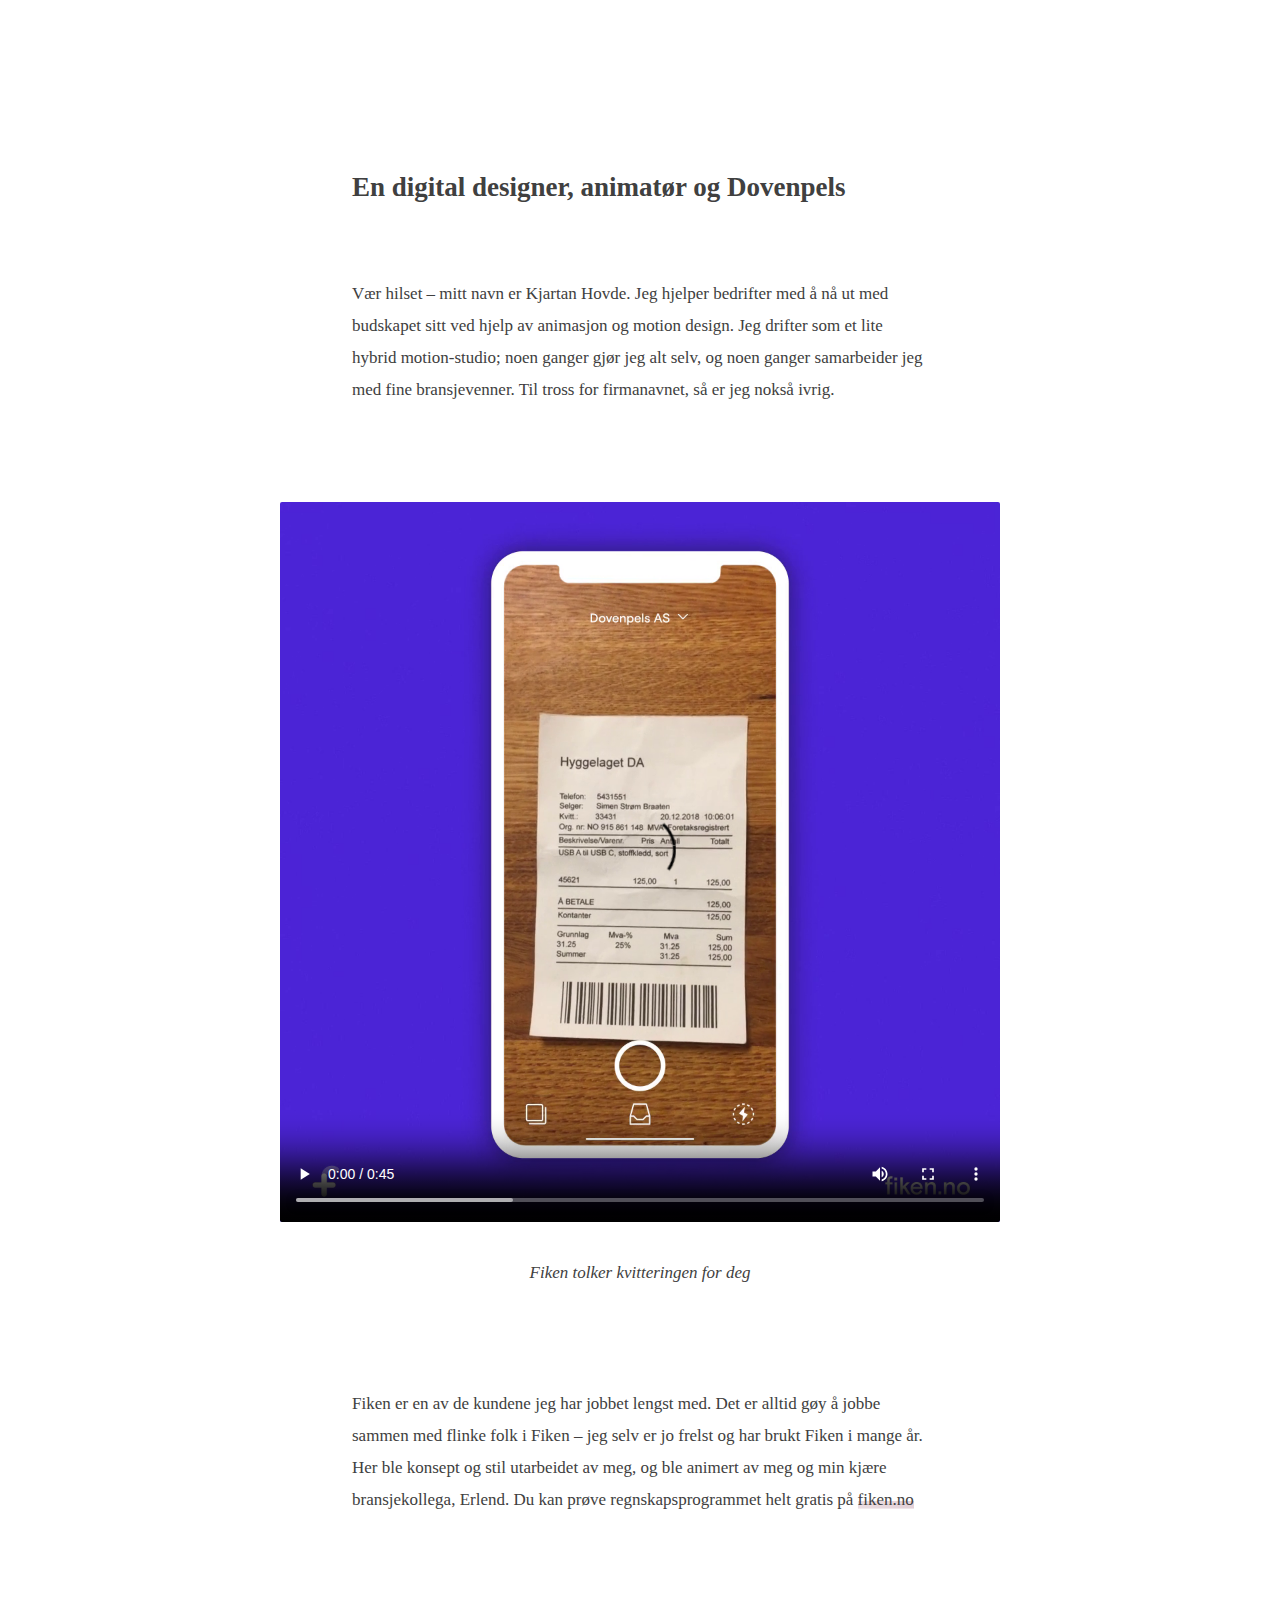
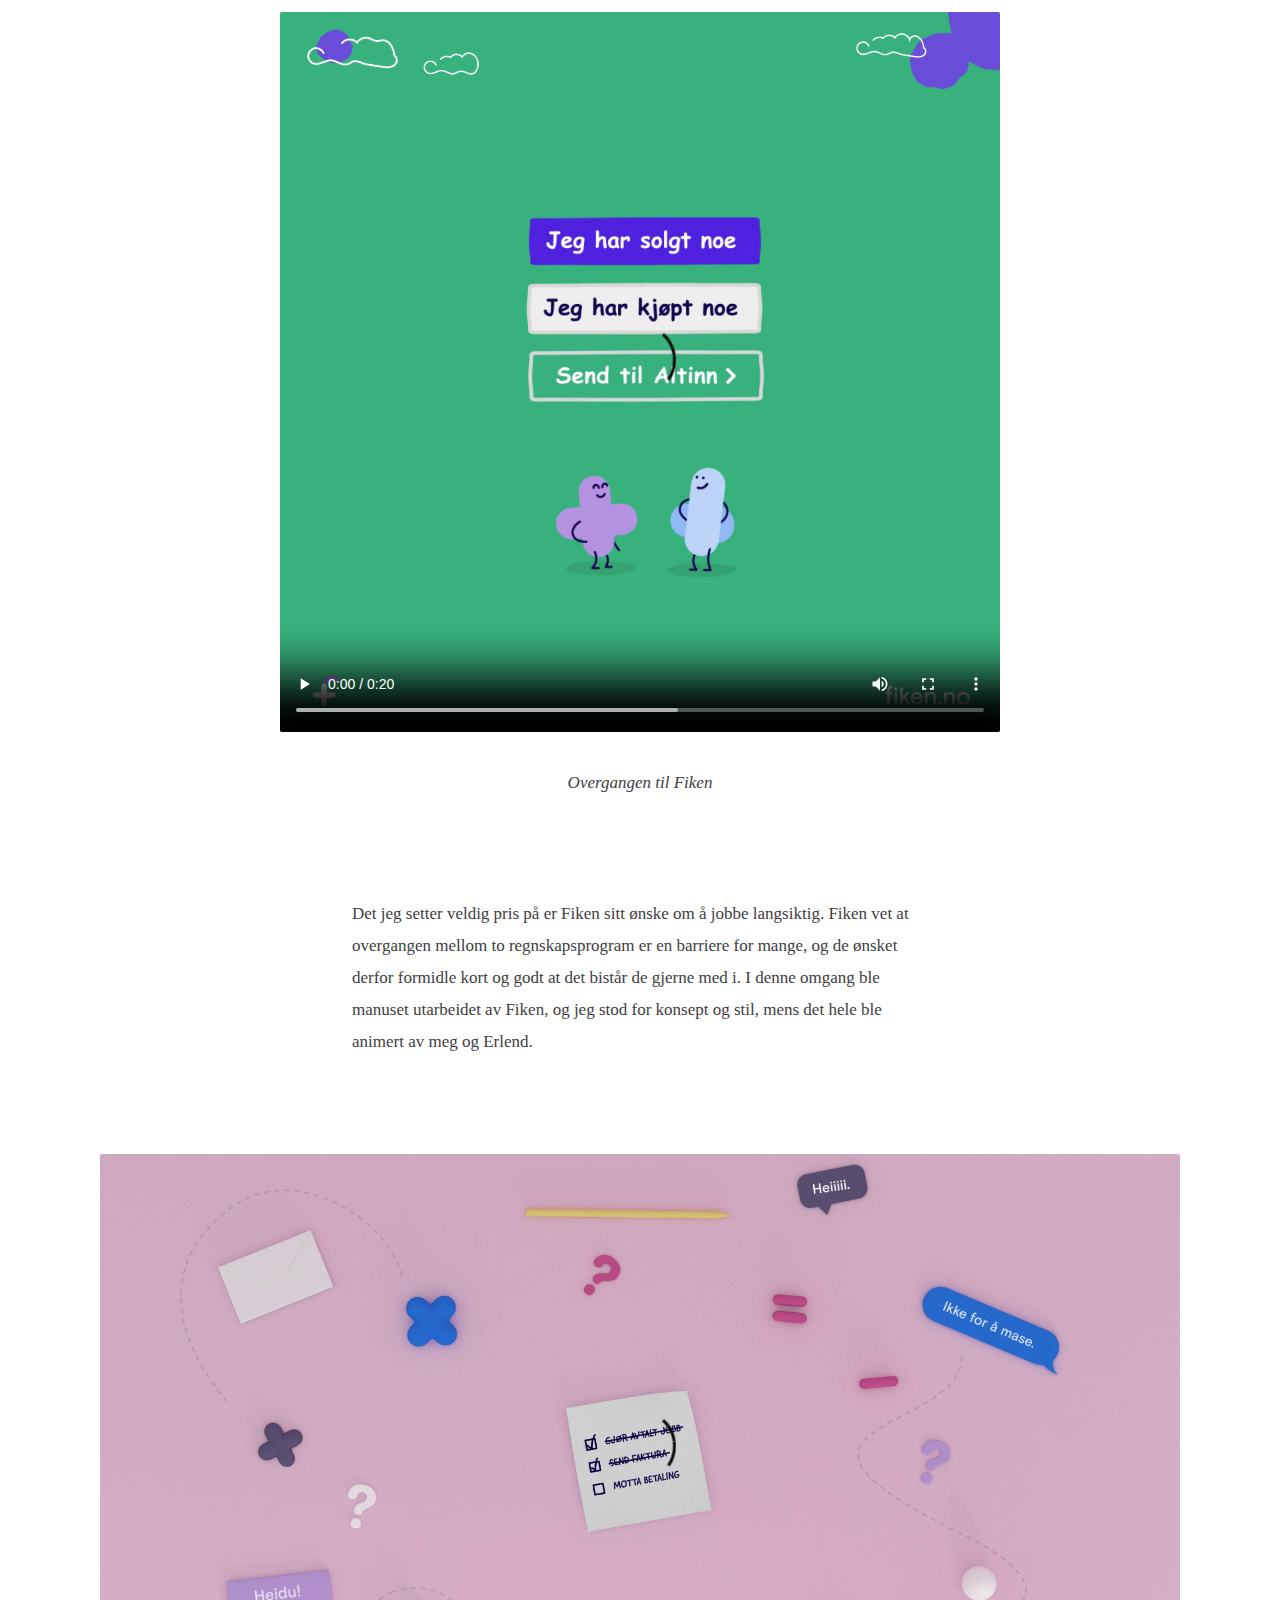
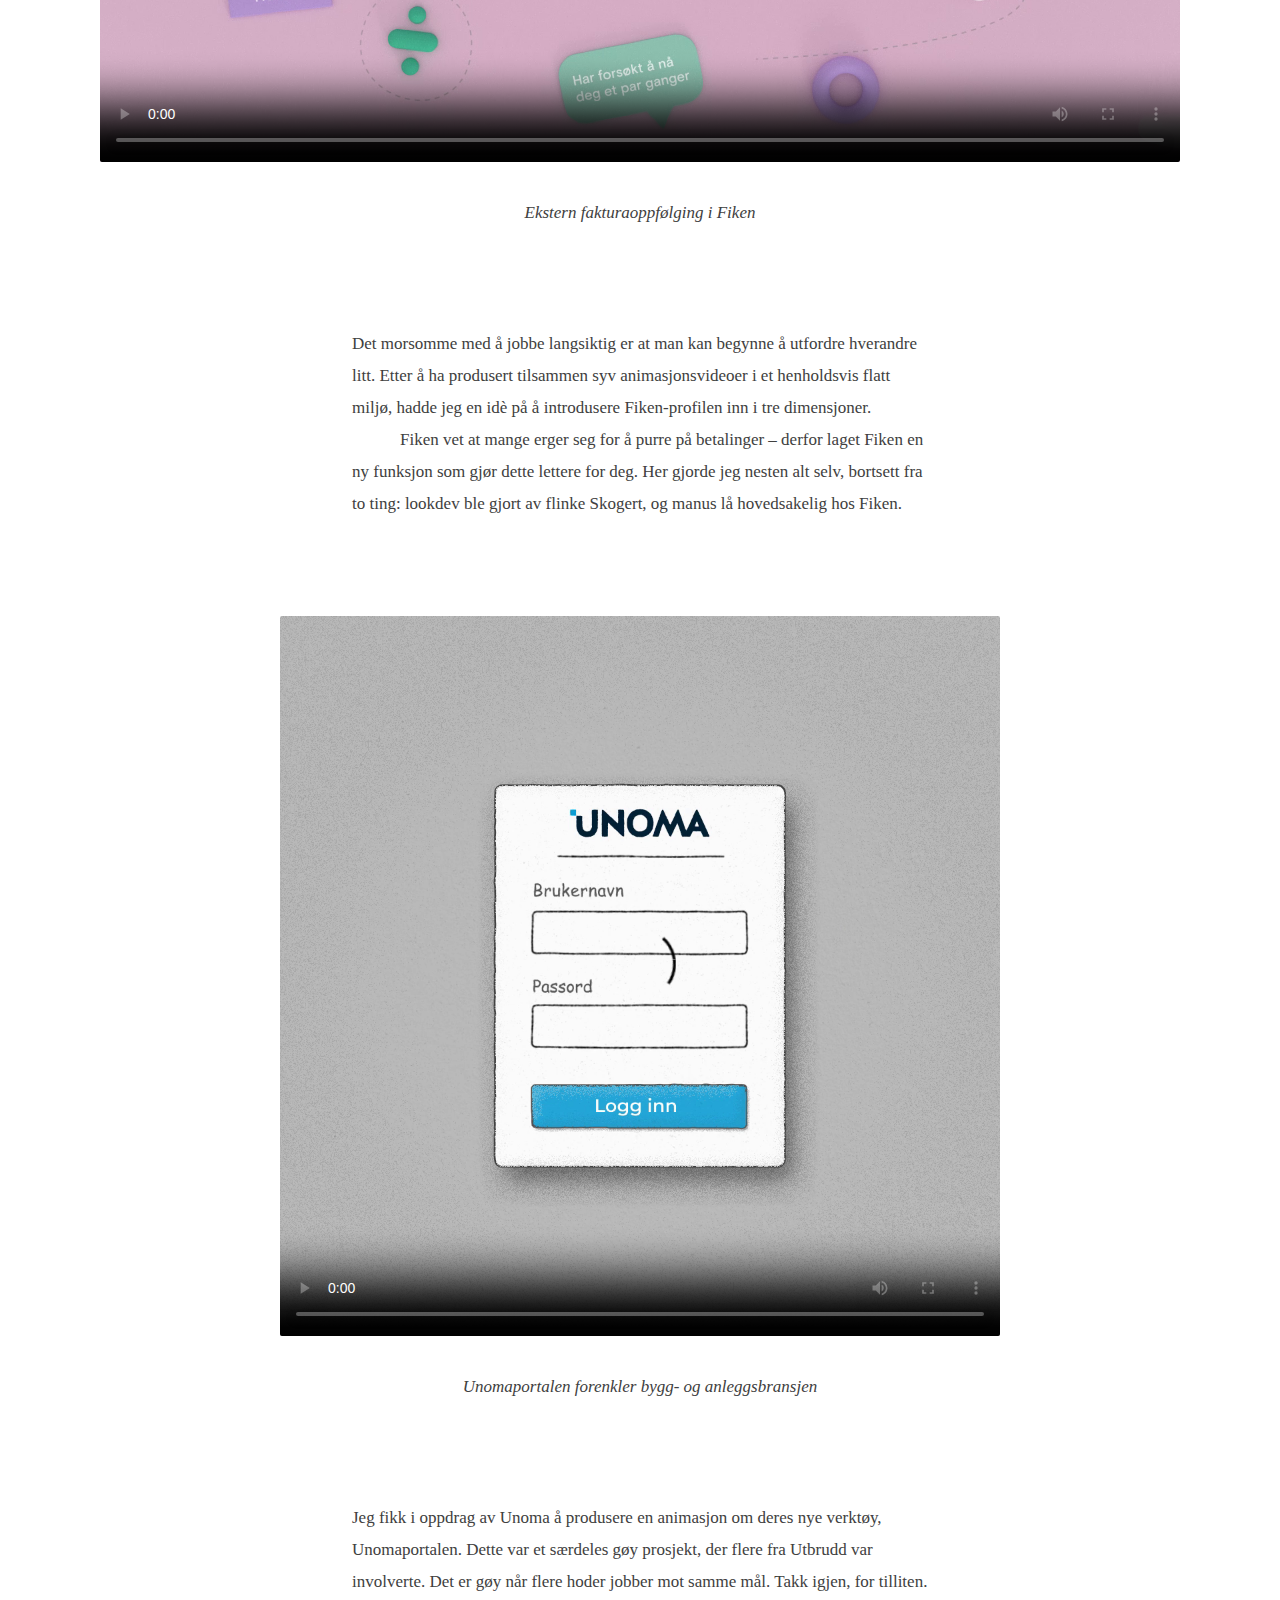
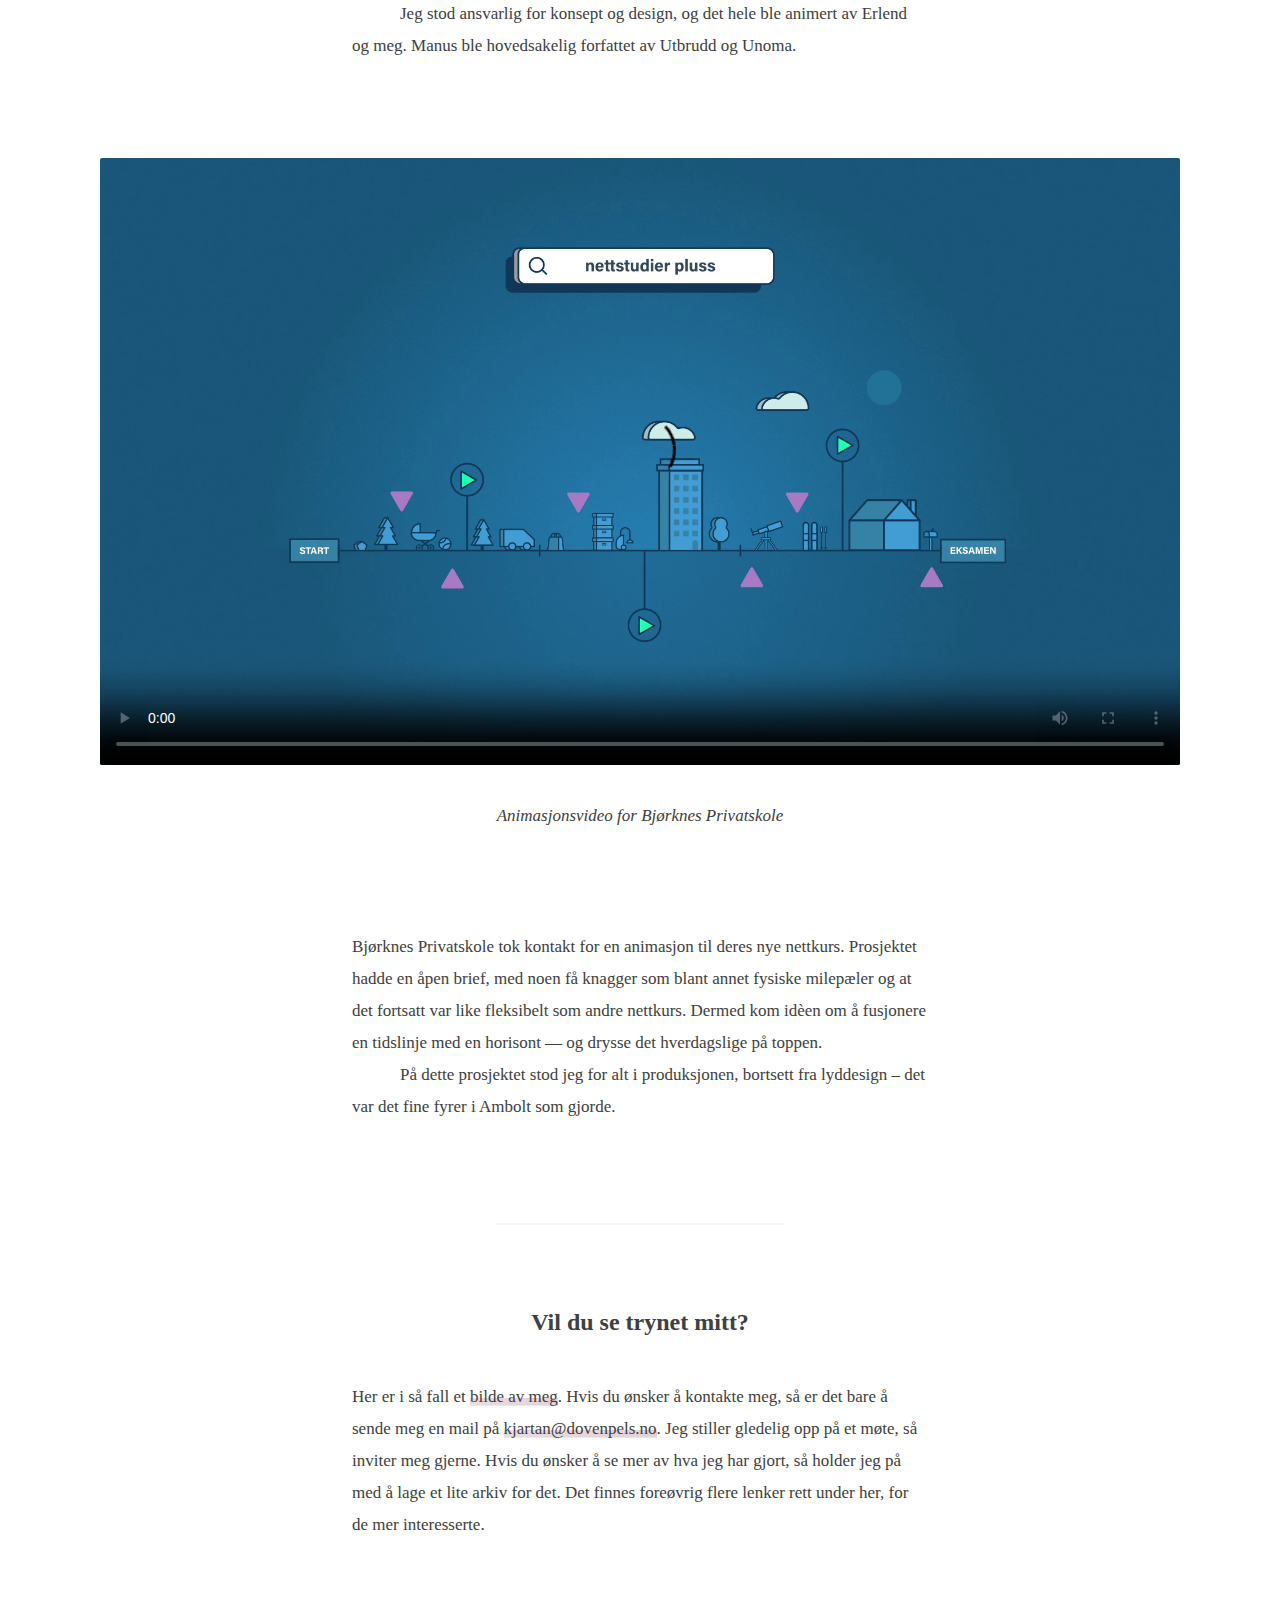
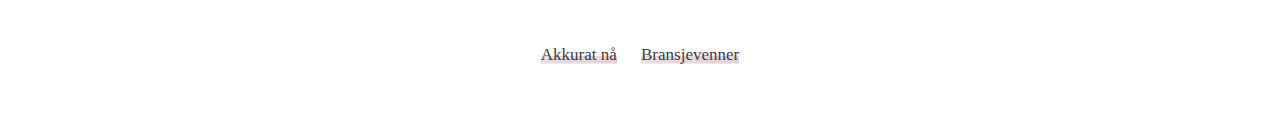
==== index.html @ 548436e9 "Add files via upload" ====
<!DOCTYPE html>
<html lang="no-nb"><head>
  <meta http-equiv="content-type" content="text/html; charset=UTF-8">
  <meta charset="utf-8">
  <meta name="viewport" content="width=device-width,initial-scale=1.0">

  <!-- descriptions -->
  <meta name="description" content="Animasjon, motion og design">

  <!-- page title -->
  <title>Digital designer, animatør & Dovenpels</title>


  <!-- favicon -->
  <link rel="shortcut icon" href="https://dovenpels.no/favicon.ico">
  <link rel="stylesheet" href="css/main.css" >

</head>

<body>
  <main>

    <h1>En digital designer, animatør og Dovenpels</h1>

    <p>Vær hilset – mitt navn er Kjartan Hovde. Jeg hjelper bedrifter med å nå ut med budskapet sitt ved hjelp av animasjon og motion design. Jeg drifter som et lite hybrid motion-studio; noen ganger gjør jeg alt selv, og noen ganger samarbeider jeg med fine bransjevenner. Til tross for firmanavnet, så er jeg nokså ivrig.</p>


    <figure class="hd-1">
      <video width="720" height="720" poster="assets/fiken-kvittering-thumbnail.png" id="player" playsinline controls preload="metadata">
        <source src="assets/fiken-kvittering-720.mp4" type="video/mp4">
          Nettleseren din virker litt for gammel til å spille av HTML5-videoer. Her er en <a href="assets/fiken-kvittering-1080.mp4">link til videoen</a> isteden.
        </video>
        <figcaption>Fiken tolker kvitteringen for deg</figcaption>
      </figure>

      <p>Fiken er en av de kundene jeg har jobbet lengst med. Det er alltid gøy å jobbe sammen med flinke folk i Fiken – jeg selv er jo frelst og har brukt Fiken i mange år. Her ble konsept og stil utarbeidet av meg, og ble animert av meg og min kjære bransjekollega, Erlend. Du kan prøve regnskapsprogrammet helt gratis på <a href="www.fiken.no">fiken.no</a></p>


      <figure class="hd-1">
        <video width="720" height="720" poster="assets/overgang-til-fiken-thumbnail.png" id="player" playsinline controls preload="metadata">
          <source src="assets/overgang-til-fiken-720.mp4" type="video/mp4">
            Nettleseren din virker litt for gammel til å spille av HTML5-videoer. Her er en <a href="assets/overgang-til-fiken-1080.mp4">link til videoen</a> isteden.
          </video>
          <figcaption>Overgangen til Fiken</figcaption>
        </figure>

        <p>Det jeg setter veldig pris på er Fiken sitt ønske om å jobbe langsiktig. Fiken vet at overgangen mellom to regnskapsprogram er en barriere for mange, og de ønsket derfor formidle kort og godt at det bistår de gjerne med i.
          I denne omgang ble manuset utarbeidet av Fiken, og jeg stod for konsept og stil, mens det hele ble animert av meg og Erlend.</p>


          <figure class="hd-2">
            <video width="1920" height="1080" poster="assets/fiken-ekstern-oppfolging-thumbnail.png" id="player" playsinline controls preload="metadata">
              <source src="assets/fiken-ekstern-oppfolging-1080.mp4" type="video/mp4">
                Nettleseren din virker litt for gammel til å spille av HTML5-videoer. Her er en <a href="assets/fiken-ekstern-oppfolging-1080.mp4">link til videoen</a> isteden.
              </video>
              <figcaption>Ekstern fakturaoppfølging i Fiken</figcaption>
            </figure>

            <p>Det morsomme med å jobbe langsiktig er at man kan begynne å utfordre hverandre litt. Etter å ha produsert tilsammen syv animasjonsvideoer i et henholdsvis flatt miljø, hadde jeg en idè på å introdusere Fiken-profilen inn i tre dimensjoner.</p>
            <p>Fiken vet at mange erger seg for å purre på betalinger – derfor laget Fiken en ny funksjon som gjør dette lettere for deg.
              Her gjorde jeg nesten alt selv, bortsett fra to ting: lookdev ble gjort av flinke Skogert, og manus lå hovedsakelig hos Fiken.</p>

              <figure class="hd-1">
                <video width="720" height="720" poster="assets/unomaportalen-thumbnail.png" id="player" playsinline controls preload="metadata">
                  <source src="assets/unomaportalen-720.mp4" type="video/mp4">
                    Nettleseren din virker litt for gammel til å spille av HTML5-videoer. Her er en <a href="assets/unomaportalen-1080.mp4">link til videoen</a> isteden.
                  </video>
                  <figcaption>Unomaportalen forenkler bygg- og anleggsbransjen</figcaption>
                </figure>

                <p>Jeg fikk i oppdrag av Unoma å produsere en animasjon om deres nye verktøy, Unomaportalen. Dette var et særdeles gøy prosjekt, der flere fra Utbrudd var involverte. Det er gøy når flere hoder jobber mot samme mål. Takk igjen, for tilliten.
                </p>
                <p>Jeg stod ansvarlig for konsept og design, og det hele ble animert av Erlend og meg. Manus ble hovedsakelig forfattet av Utbrudd og Unoma.</p>

                <figure class="hd-2">
                  <video width="1920" height="1080" poster="assets/nettstudier-pluss-thumbnail.png" id="player" playsinline controls preload="metadata">
                    <source src="assets/nettstudier-pluss-1080.mp4" type="video/mp4">
                      Nettleseren din virker litt for gammel til å spille av HTML5-videoer. Her er en <a href="assets/nettstudier-pluss-1080.mp4">link til videoen</a> isteden.
                    </video>
                    <figcaption>Animasjonsvideo for Bjørknes Privatskole</figcaption>
                  </figure>

                  <p>Bjørknes Privatskole tok kontakt for en animasjon til deres nye nettkurs. Prosjektet hadde en åpen brief, med noen få knagger som blant annet fysiske milepæler og at det fortsatt var like fleksibelt som andre nettkurs. Dermed kom idèen om å fusjonere en tidslinje med en horisont — og drysse det hverdagslige på toppen.</p>
                  <p>På dette prosjektet stod jeg for alt i produksjonen, bortsett fra lyddesign – det var det fine fyrer i Ambolt som gjorde.</p>


                  <hr>

                  <h2>Vil du se trynet mitt?</h2>
                  <p>Her er i så fall et <a href="assets/kjartan-hovde.jpg" target="_blank">bilde av meg</a>. Hvis du ønsker å kontakte meg, så er det bare å sende meg en mail på <a href="mailto:kjartan@dovenpels.no">kjartan@dovenpels.no</a>. Jeg stiller gledelig opp på et møte, så inviter meg gjerne. Hvis du ønsker å se mer av hva jeg har gjort, så holder jeg på med å lage et lite arkiv for det. Det finnes foreøvrig flere lenker rett under her, for de mer interesserte.</p>



                  <footer>
                    <nav>
                      <a href="/status">Akkurat nå</a>
                      <a href="/bransjevenner">Bransjevenner</a>
                      <nav>
                      </footer>

                    </main>

                  </body>

                  </html>
---- css/main.css ----
/* cancel */

* {
  box-sizing:border-box;
  padding:0;
  margin:0;
  background:none;
  text-decoration:none;
  outline:none;
  color:#404040;
  border:none;
  -webkit-font-smoothing:antialiased;
  -moz-osx-font-smoothing:grayscale;
}

*:visited,
*:active {
  color:inherit
}

/* text & width  */


body {
  font-family: "Iowan Old Style",Palatino,Palatino Linotype,"Palatino LT STD",Garamond,Baskerville,Baskerville Old Face,Hoefler Text,Times New Roman,serif;
  font-size: 17px;
}

main {
  padding: 160px 48px 48px;
}

h1,
h2,
h3,
h4,
h5,
h6,
p,
ul,
ol,
hr,
figure {
  margin: auto;
  max-width: 576px;
}

h1 {
  font-size: 27px;
  line-height: 32px;
  padding-bottom:11px;
  padding-top:11px;
  font-weight:600;
  margin-bottom: 64px;
}

h2,
h3 {
  font-size: 24px;
  line-height:32px;
  padding-top: 11px;
  padding-bottom:11px;
  font-weight:600;
  margin-top: 64px;
  margin-bottom: 32px;
  text-align: center;
}

h4,
h5,
h6 {
  font-size: 20px;
  line-height:32px;
  font-weight:600;
}

p, ul, ol {
  font-size: 17px;
  font-weight: 400;
  line-height: 2rem;
}

p + p {
  text-indent: 3rem;
}

a {
  font-weight:inherit;
  font-size:inherit;
}

ul {
  list-style-type: circle;
}
ol, ul {
  margin-top: 32px;
  margin-bottom: 32px;
}

p>a,
li>a,
footer a
{
  background:linear-gradient(to right, hsl(338, 29%, 46%, 0.2), hsl(338, 29%, 46%, 0.4));
  background-size:300% 40%;
  background-repeat:no-repeat;
  background-position:0% 100%;
  padding:0
}

p>a:hover,
li>a:hover,
footer a:hover {
  background-position:100% 100%
}

/* visuals */

hr {
  display:block;
  border:none;
  height:2px;
  margin-top:100px;
  margin-bottom:70px;
  background: hsl(0,0%,97%);
  width: 288px;
}

figure {
  margin-top: 96px;
  margin-bottom: 96px;
}

.hd-1 {
  max-width: 720px;
}

.hd-2 {
  max-width: 1080px;
}

img,
#player {
  display:block;
  width:100%;
  height:auto;
  border-radius:2px;
}


figcaption {
  font-size: 17px;
  line-height:32px;
  padding-top:3px;
  padding-bottom:3px;
  font-style: italic;
  margin-top:32px;
  text-align:center
}


/* footer */

footer {
  margin-top:6rem;
  text-align:center
}

footer a {
  margin:0 10px;
  line-height: 35px;
}
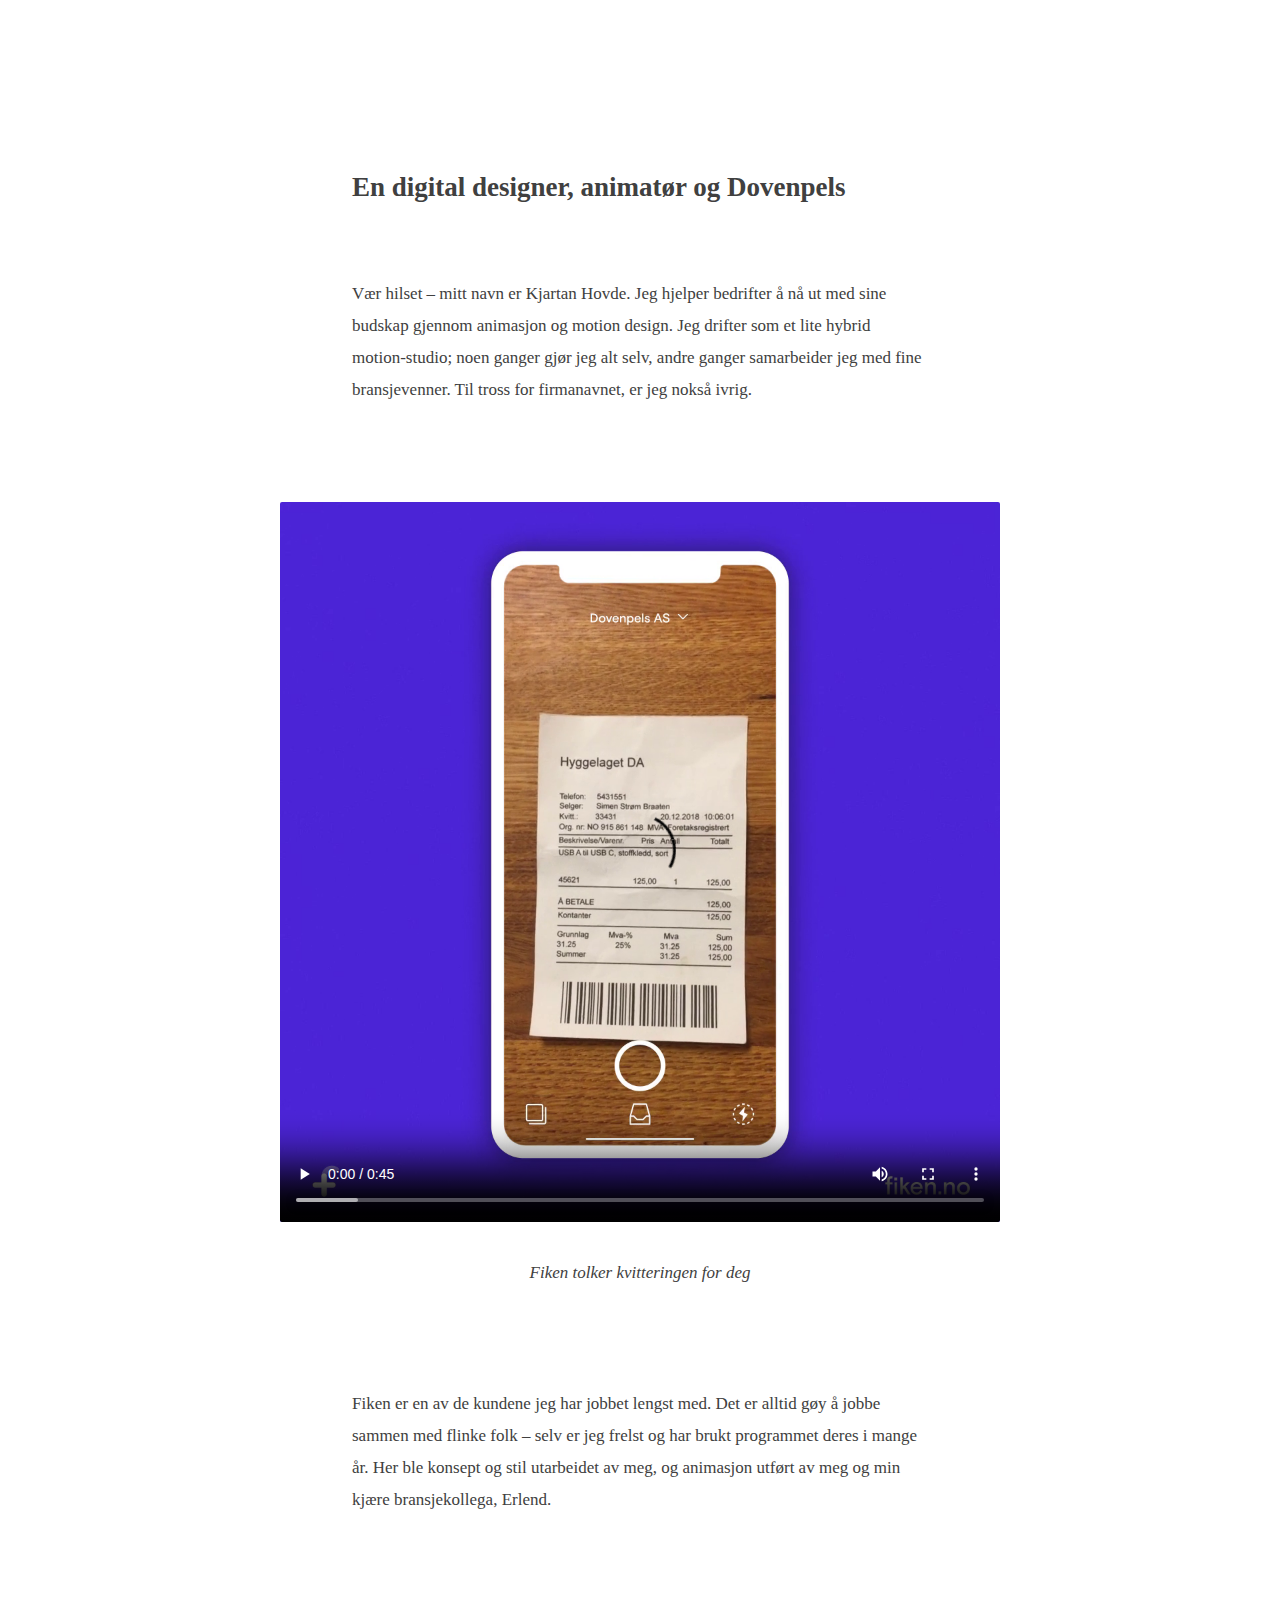
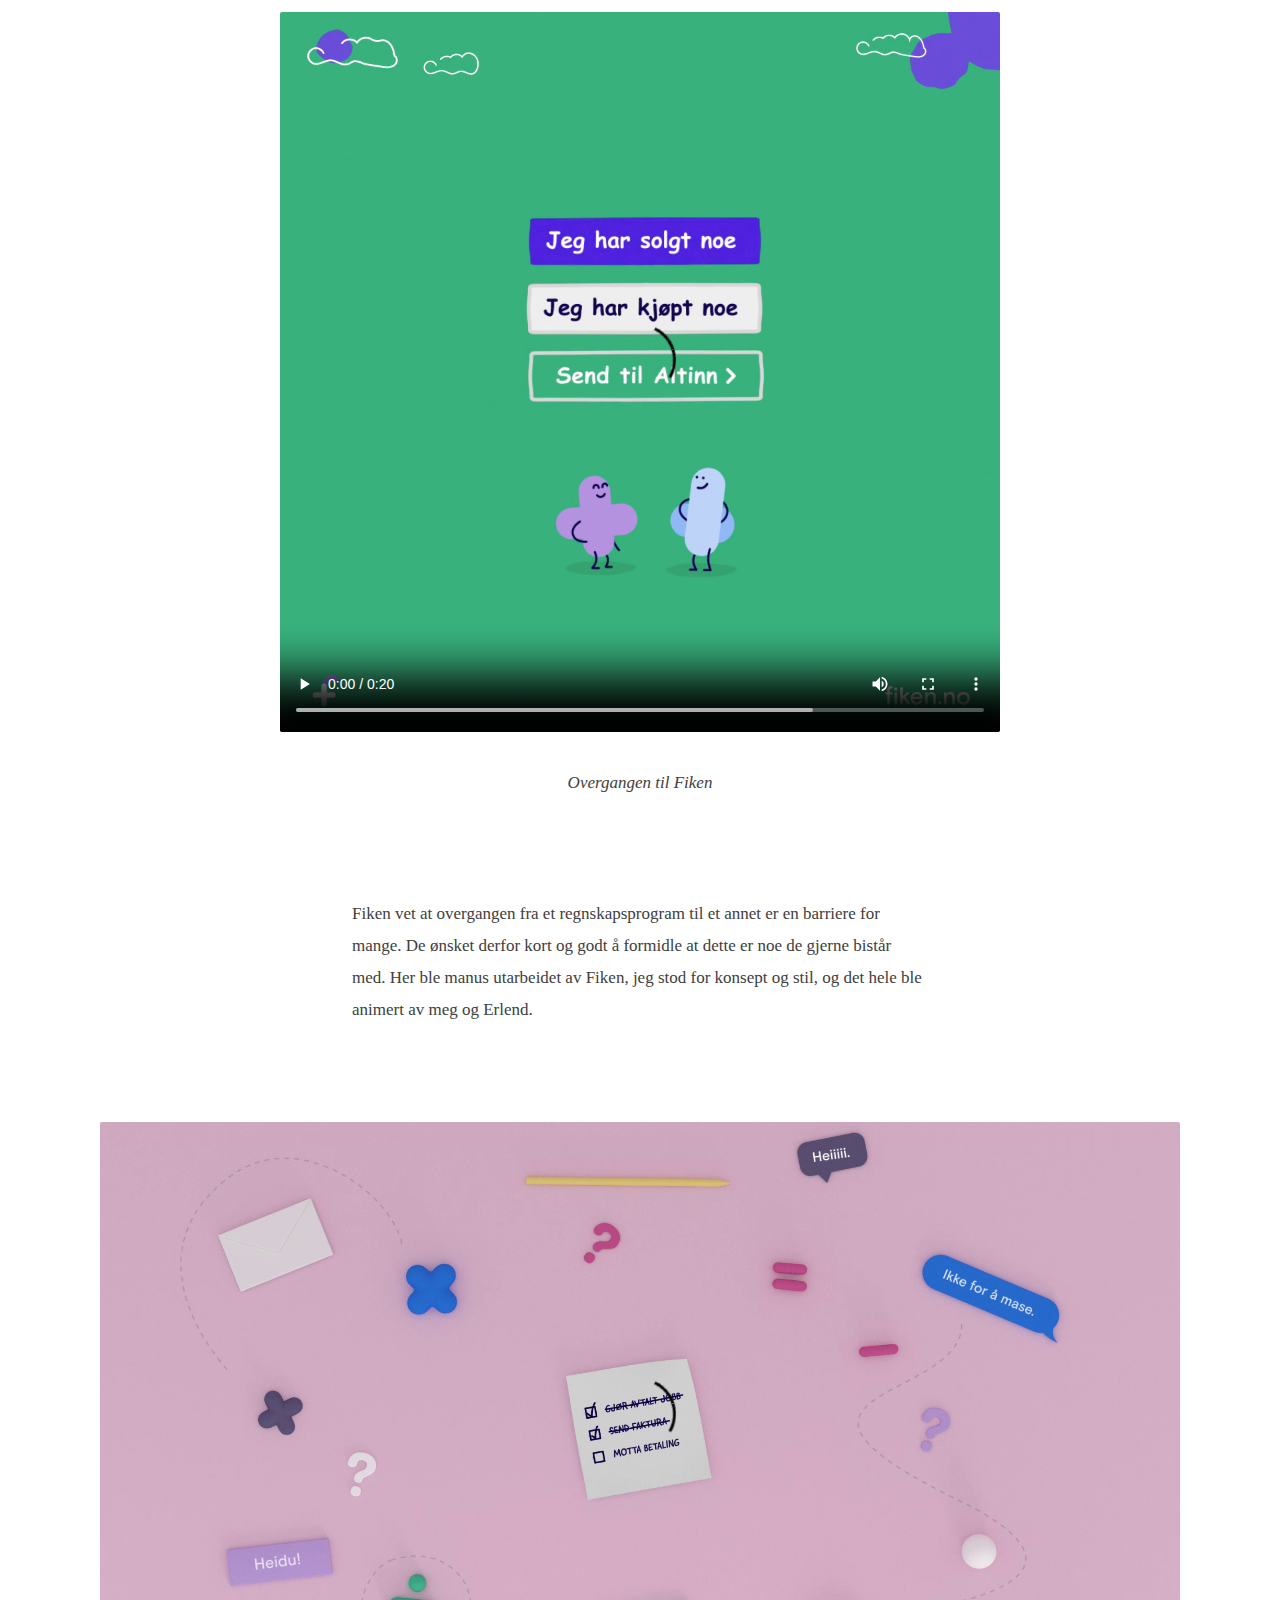
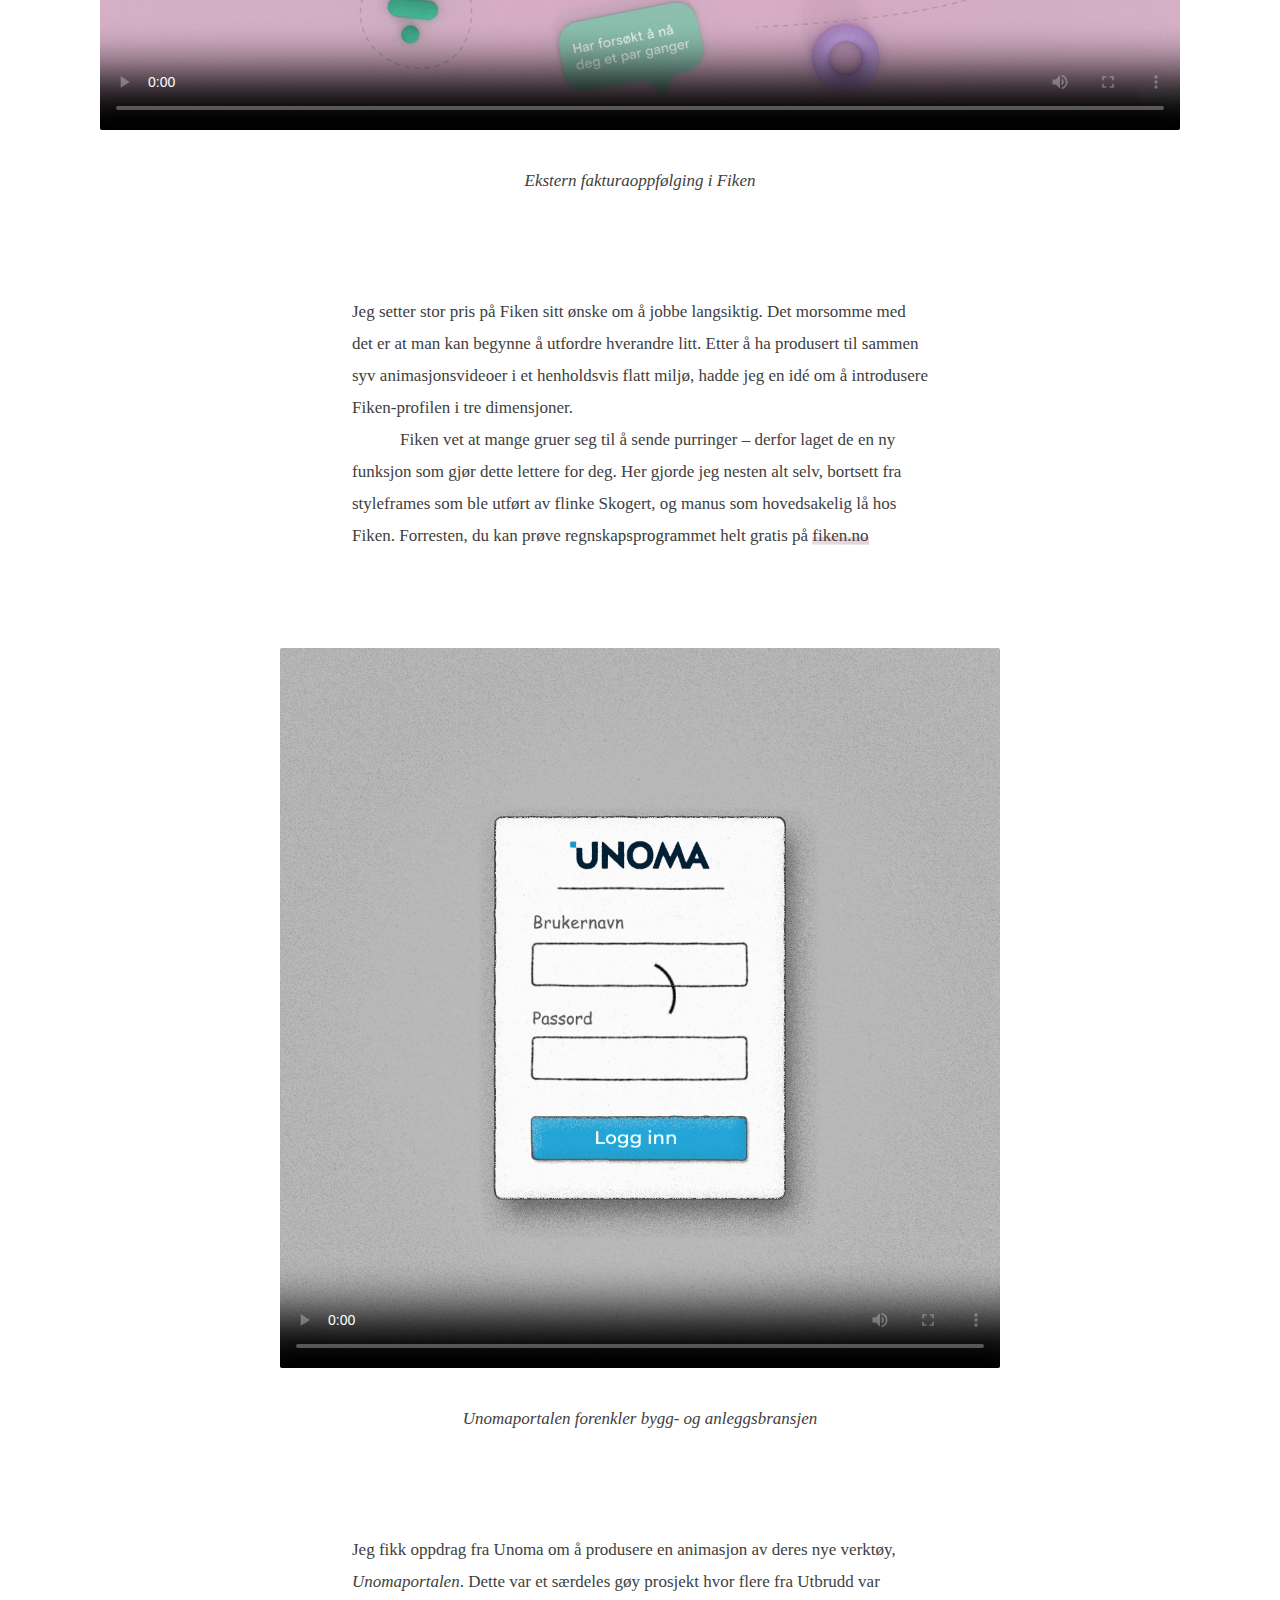
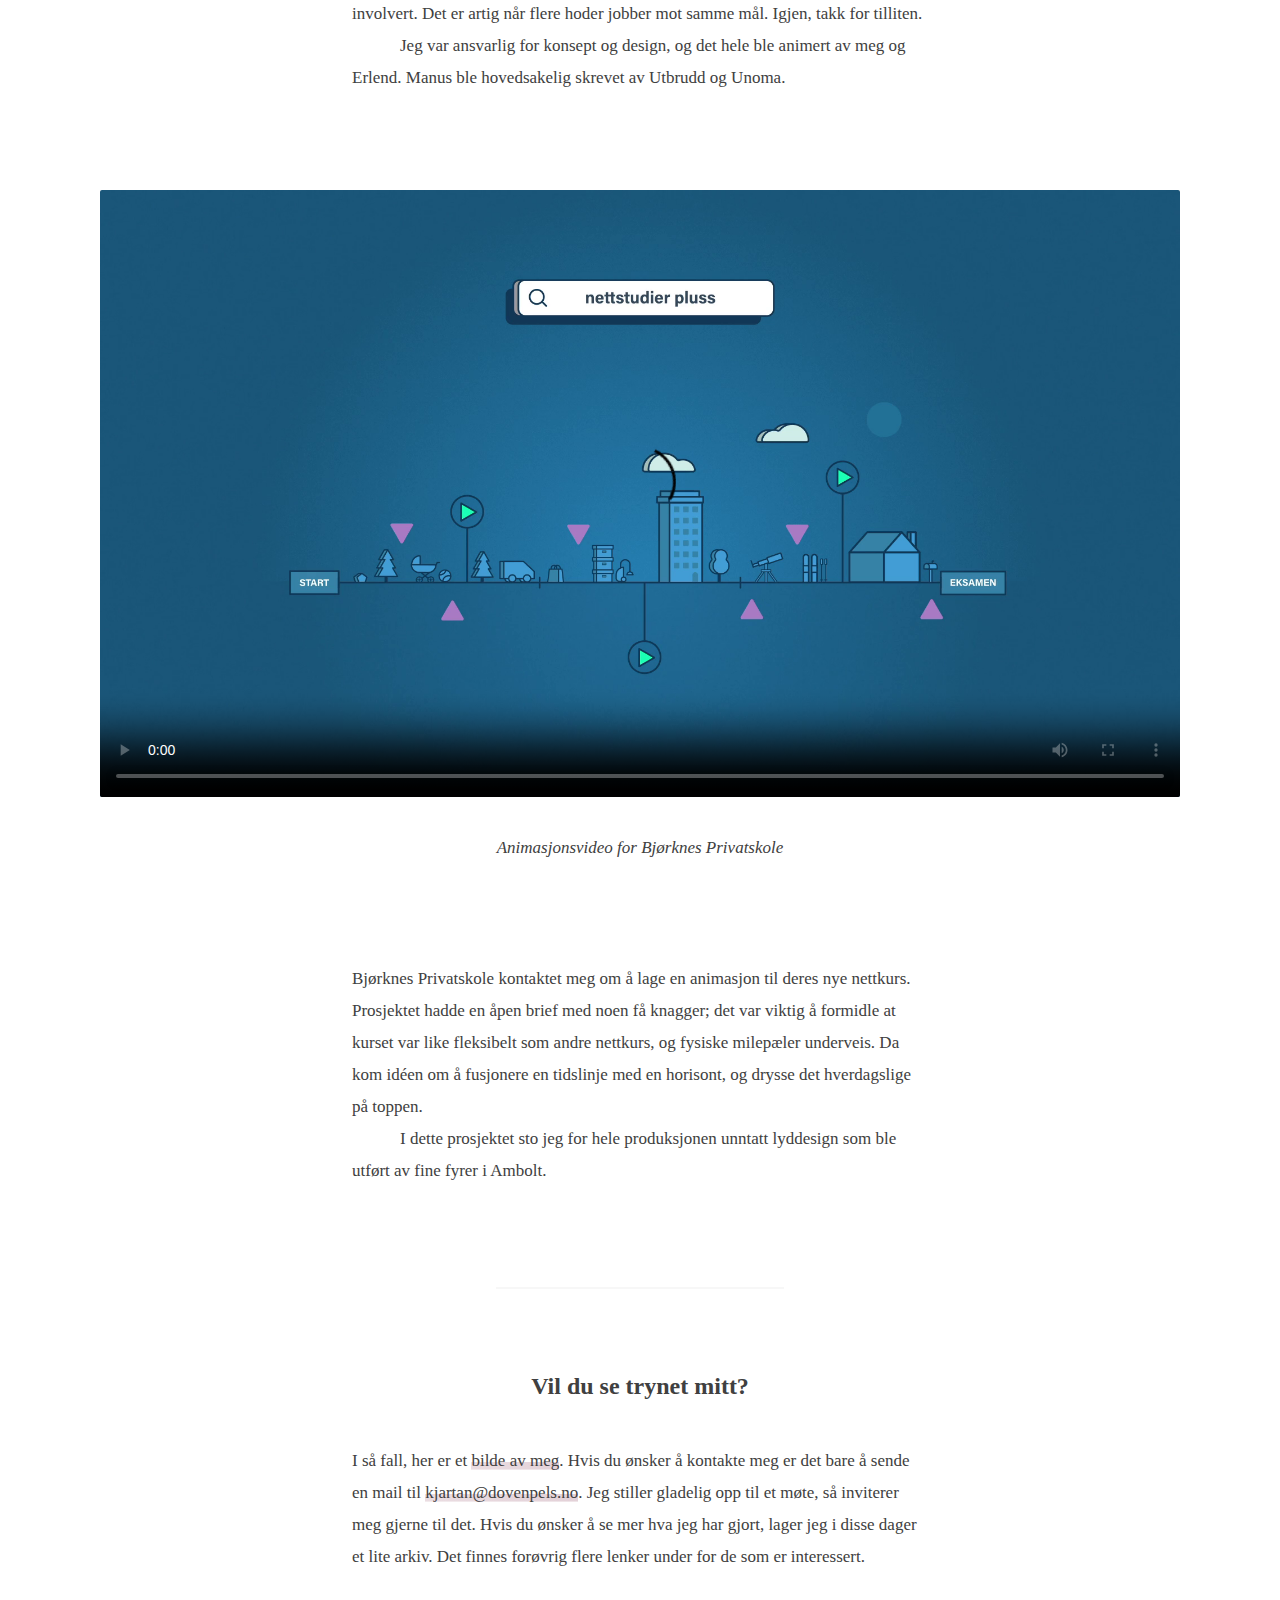
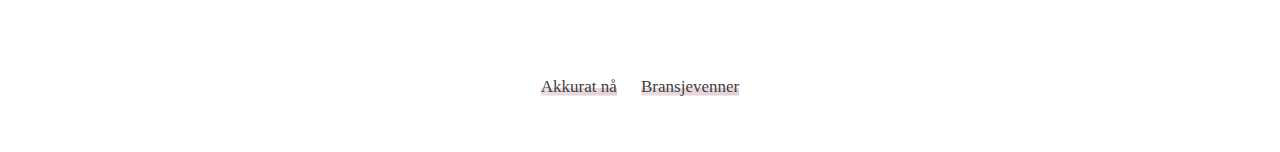
==== commit ea19fa9f: "Update index.html" ====
--- a/index.html
+++ b/index.html
@@ -22,7 +22,7 @@
 
     <h1>En digital designer, animatør og Dovenpels</h1>
 
-    <p>Vær hilset – mitt navn er Kjartan Hovde. Jeg hjelper bedrifter med å nå ut med budskapet sitt ved hjelp av animasjon og motion design. Jeg drifter som et lite hybrid motion-studio; noen ganger gjør jeg alt selv, og noen ganger samarbeider jeg med fine bransjevenner. Til tross for firmanavnet, så er jeg nokså ivrig.</p>
+    <p>Vær hilset – mitt navn er Kjartan Hovde. Jeg hjelper bedrifter å nå ut med sine budskap gjennom animasjon og motion design. Jeg drifter som et lite hybrid motion-studio; noen ganger gjør jeg alt selv, andre ganger samarbeider jeg med fine bransjevenner. Til tross for firmanavnet, er jeg nokså ivrig.</p>
 
 
     <figure class="hd-1">
@@ -33,7 +33,7 @@
         <figcaption>Fiken tolker kvitteringen for deg</figcaption>
       </figure>
 
-      <p>Fiken er en av de kundene jeg har jobbet lengst med. Det er alltid gøy å jobbe sammen med flinke folk i Fiken – jeg selv er jo frelst og har brukt Fiken i mange år. Her ble konsept og stil utarbeidet av meg, og ble animert av meg og min kjære bransjekollega, Erlend. Du kan prøve regnskapsprogrammet helt gratis på <a href="www.fiken.no">fiken.no</a></p>
+      <p>Fiken er en av de kundene jeg har jobbet lengst med. Det er alltid gøy å jobbe sammen med flinke folk – selv er jeg frelst og har brukt programmet deres i mange år. Her ble konsept og stil utarbeidet av meg, og animasjon utført av meg og min kjære bransjekollega, Erlend.</p>
 
 
       <figure class="hd-1">
@@ -44,8 +44,7 @@
           <figcaption>Overgangen til Fiken</figcaption>
         </figure>
 
-        <p>Det jeg setter veldig pris på er Fiken sitt ønske om å jobbe langsiktig. Fiken vet at overgangen mellom to regnskapsprogram er en barriere for mange, og de ønsket derfor formidle kort og godt at det bistår de gjerne med i.
-          I denne omgang ble manuset utarbeidet av Fiken, og jeg stod for konsept og stil, mens det hele ble animert av meg og Erlend.</p>
+        <p>Fiken vet at overgangen fra et regnskapsprogram til et annet er en barriere for mange. De ønsket derfor kort og godt å formidle at dette er noe de gjerne bistår med. Her ble manus utarbeidet av Fiken, jeg stod for konsept og stil, og det hele ble animert av meg og Erlend.</p>
 
 
           <figure class="hd-2">
@@ -56,9 +55,8 @@
               <figcaption>Ekstern fakturaoppfølging i Fiken</figcaption>
             </figure>
 
-            <p>Det morsomme med å jobbe langsiktig er at man kan begynne å utfordre hverandre litt. Etter å ha produsert tilsammen syv animasjonsvideoer i et henholdsvis flatt miljø, hadde jeg en idè på å introdusere Fiken-profilen inn i tre dimensjoner.</p>
-            <p>Fiken vet at mange erger seg for å purre på betalinger – derfor laget Fiken en ny funksjon som gjør dette lettere for deg.
-              Her gjorde jeg nesten alt selv, bortsett fra to ting: lookdev ble gjort av flinke Skogert, og manus lå hovedsakelig hos Fiken.</p>
+            <p>Jeg setter stor pris på Fiken sitt ønske om å jobbe langsiktig. Det morsomme med det er at man kan begynne å utfordre hverandre litt. Etter å ha produsert til sammen syv animasjonsvideoer i et henholdsvis flatt miljø, hadde jeg en idé om å introdusere Fiken-profilen i tre dimensjoner.</p>
+            <p>Fiken vet at mange gruer seg til å sende purringer – derfor laget de en ny funksjon som gjør dette lettere for deg. Her gjorde jeg nesten alt selv, bortsett fra styleframes som ble utført av flinke Skogert, og manus som hovedsakelig lå hos Fiken. Forresten, du kan prøve regnskapsprogrammet helt gratis på <a href="www.fiken.no" target="_blank">fiken.no</a></p>
 
               <figure class="hd-1">
                 <video width="720" height="720" poster="assets/unomaportalen-thumbnail.png" id="player" playsinline controls preload="metadata">
@@ -68,9 +66,8 @@
                   <figcaption>Unomaportalen forenkler bygg- og anleggsbransjen</figcaption>
                 </figure>
 
-                <p>Jeg fikk i oppdrag av Unoma å produsere en animasjon om deres nye verktøy, Unomaportalen. Dette var et særdeles gøy prosjekt, der flere fra Utbrudd var involverte. Det er gøy når flere hoder jobber mot samme mål. Takk igjen, for tilliten.
-                </p>
-                <p>Jeg stod ansvarlig for konsept og design, og det hele ble animert av Erlend og meg. Manus ble hovedsakelig forfattet av Utbrudd og Unoma.</p>
+                <p>Jeg fikk oppdrag fra Unoma om å produsere en animasjon av deres nye verktøy, <em>Unomaportalen</em>. Dette var et særdeles gøy prosjekt hvor flere fra Utbrudd var involvert. Det er artig når flere hoder jobber mot samme mål. Igjen, takk for tilliten.</p>
+                <p>Jeg var ansvarlig for konsept og design, og det hele ble animert av meg og Erlend. Manus ble hovedsakelig skrevet av Utbrudd og Unoma.</p>
 
                 <figure class="hd-2">
                   <video width="1920" height="1080" poster="assets/nettstudier-pluss-thumbnail.png" id="player" playsinline controls preload="metadata">
@@ -80,14 +77,14 @@
                     <figcaption>Animasjonsvideo for Bjørknes Privatskole</figcaption>
                   </figure>
 
-                  <p>Bjørknes Privatskole tok kontakt for en animasjon til deres nye nettkurs. Prosjektet hadde en åpen brief, med noen få knagger som blant annet fysiske milepæler og at det fortsatt var like fleksibelt som andre nettkurs. Dermed kom idèen om å fusjonere en tidslinje med en horisont — og drysse det hverdagslige på toppen.</p>
-                  <p>På dette prosjektet stod jeg for alt i produksjonen, bortsett fra lyddesign – det var det fine fyrer i Ambolt som gjorde.</p>
+                  <p>Bjørknes Privatskole kontaktet meg om å lage en animasjon til deres nye nettkurs. Prosjektet hadde en åpen brief med noen få knagger; det var viktig å formidle at kurset var like fleksibelt som andre nettkurs, og fysiske milepæler underveis. Da kom idéen om å fusjonere en tidslinje med en horisont, og drysse det hverdagslige på toppen.</p>
+                  <p>I dette prosjektet sto jeg for hele produksjonen unntatt lyddesign som ble utført av fine fyrer i Ambolt.</p>
 
 
                   <hr>
 
                   <h2>Vil du se trynet mitt?</h2>
-                  <p>Her er i så fall et <a href="assets/kjartan-hovde.jpg" target="_blank">bilde av meg</a>. Hvis du ønsker å kontakte meg, så er det bare å sende meg en mail på <a href="mailto:kjartan@dovenpels.no">kjartan@dovenpels.no</a>. Jeg stiller gledelig opp på et møte, så inviter meg gjerne. Hvis du ønsker å se mer av hva jeg har gjort, så holder jeg på med å lage et lite arkiv for det. Det finnes foreøvrig flere lenker rett under her, for de mer interesserte.</p>
+                  <p>I så fall, her er et <a href="assets/kjartan-hovde.jpg" target="_blank">bilde av meg</a>. Hvis du ønsker å kontakte meg er det bare å sende en mail til <a href="mailto:kjartan@dovenpels.no">kjartan@dovenpels.no</a>. Jeg stiller gladelig opp til et møte, så inviterer meg gjerne til det. Hvis du ønsker å se mer hva jeg har gjort, lager jeg i disse dager et lite arkiv. Det finnes forøvrig flere lenker under for de som er interessert.</p>
 
 
 
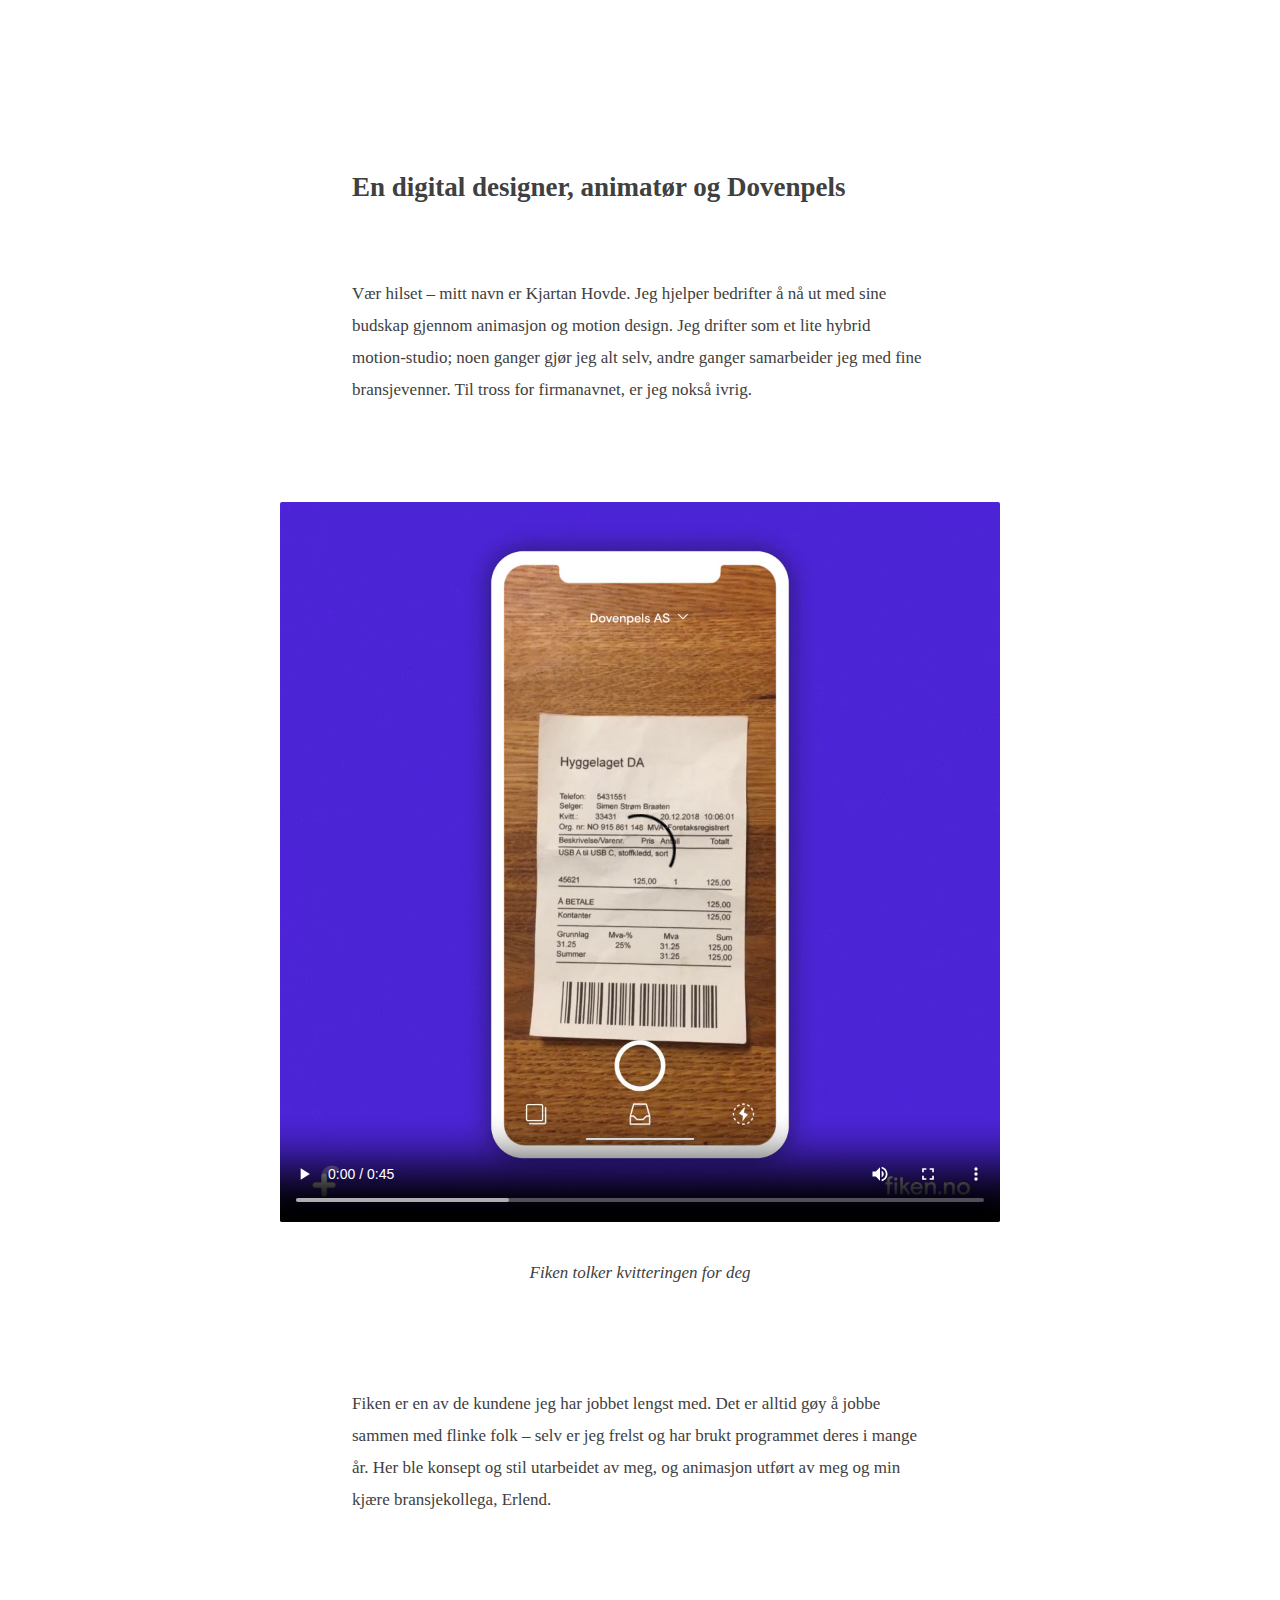
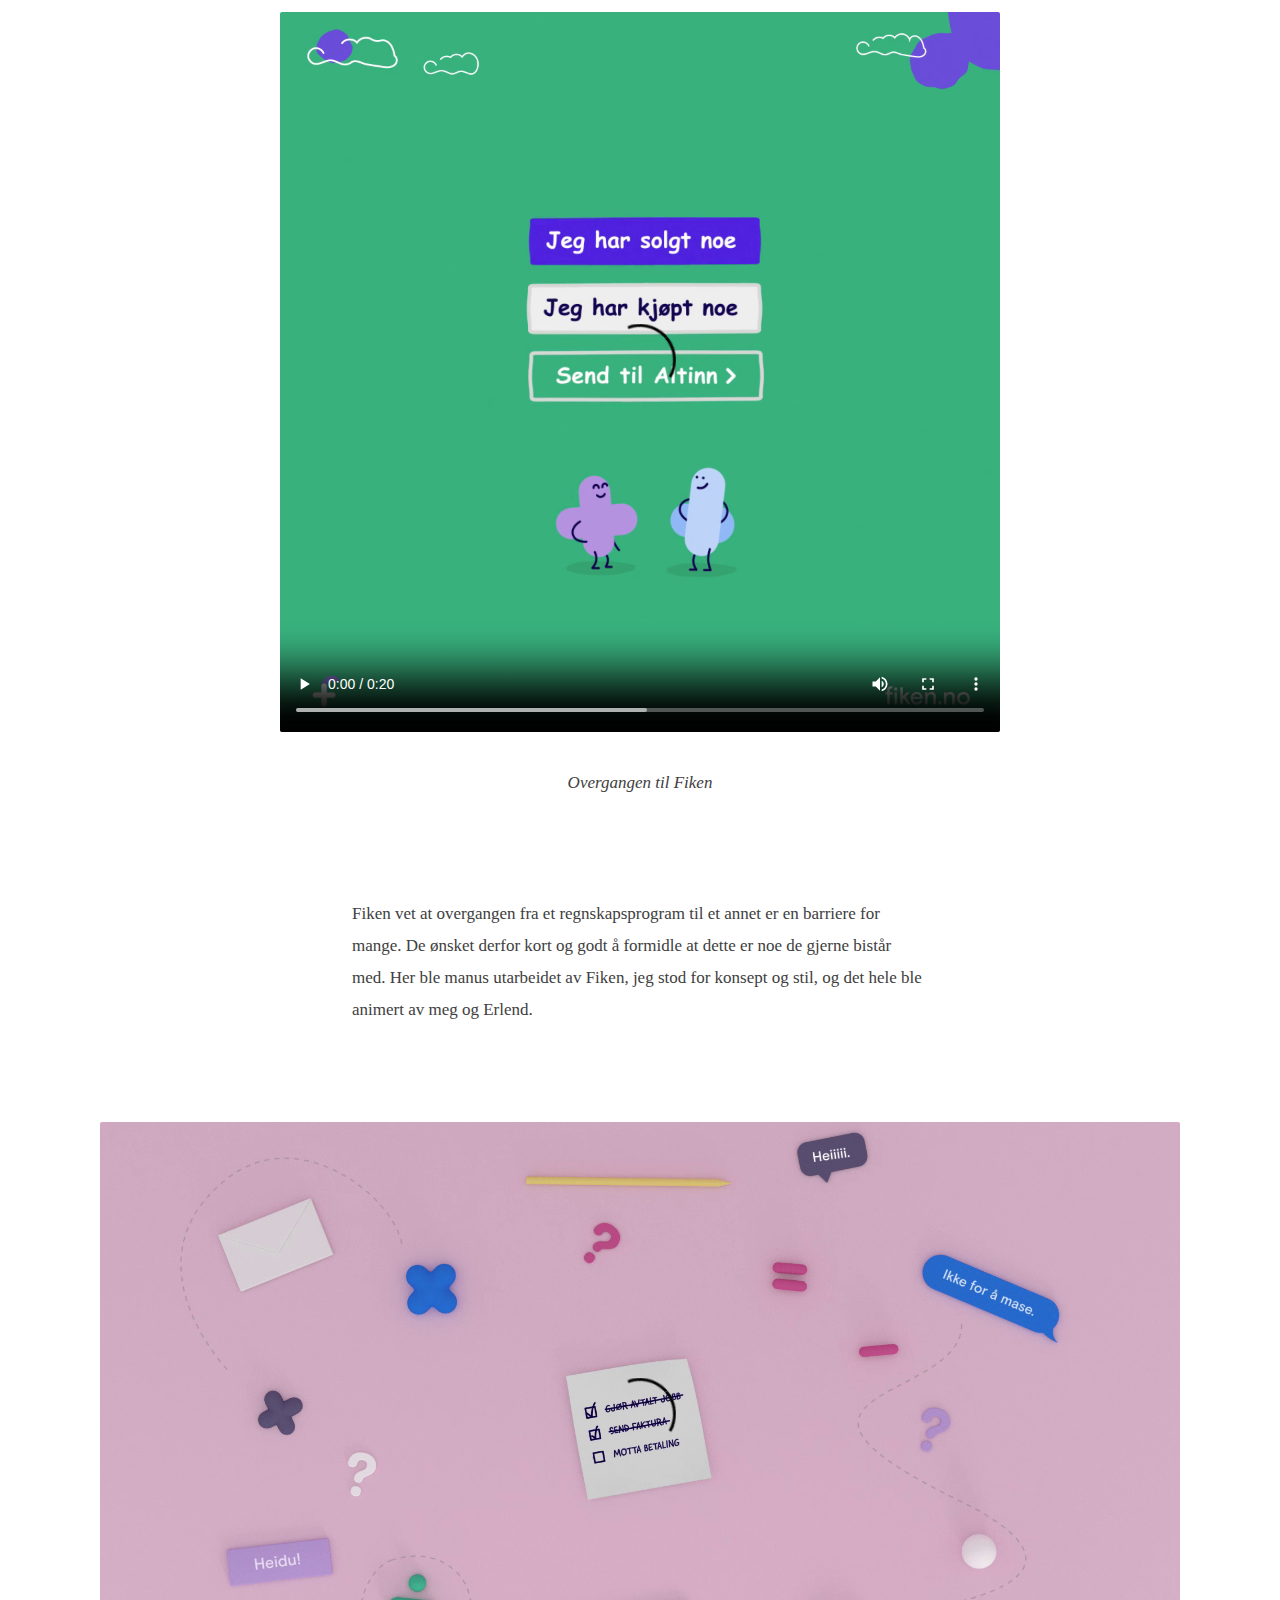
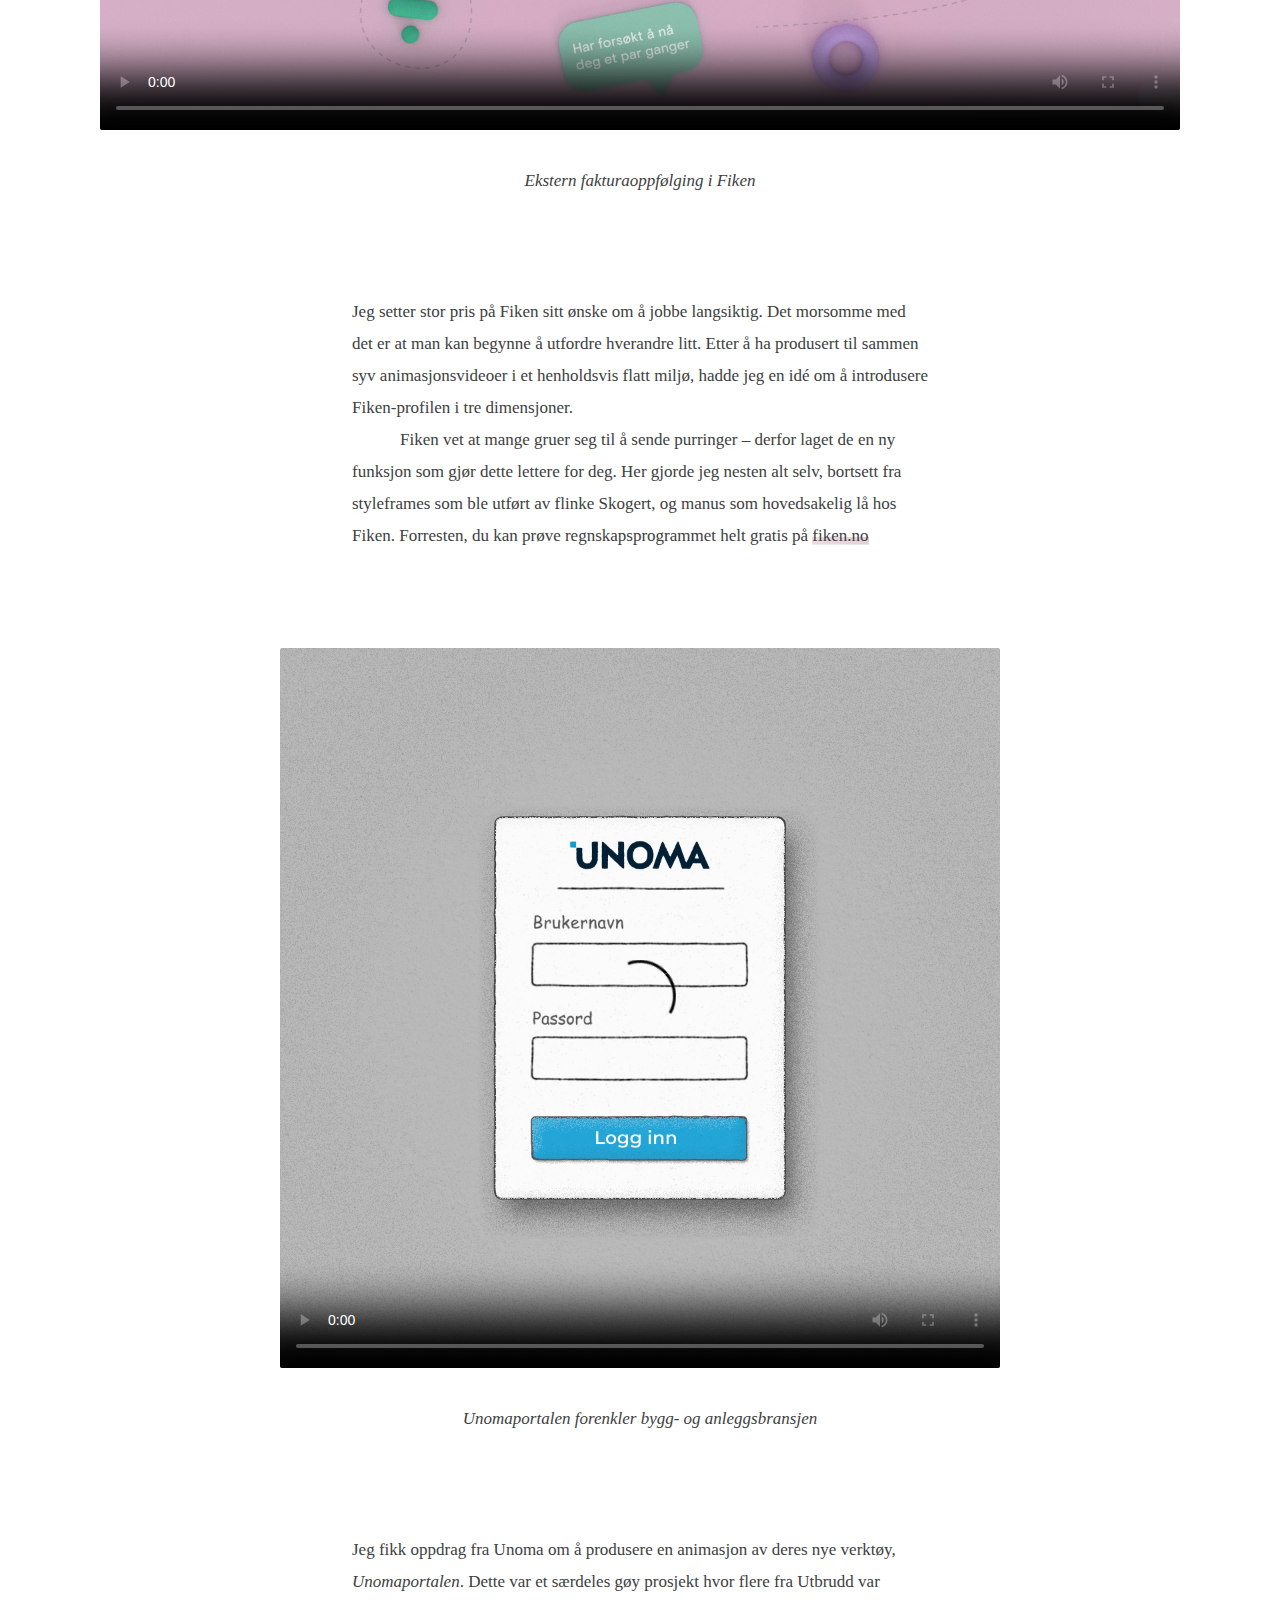
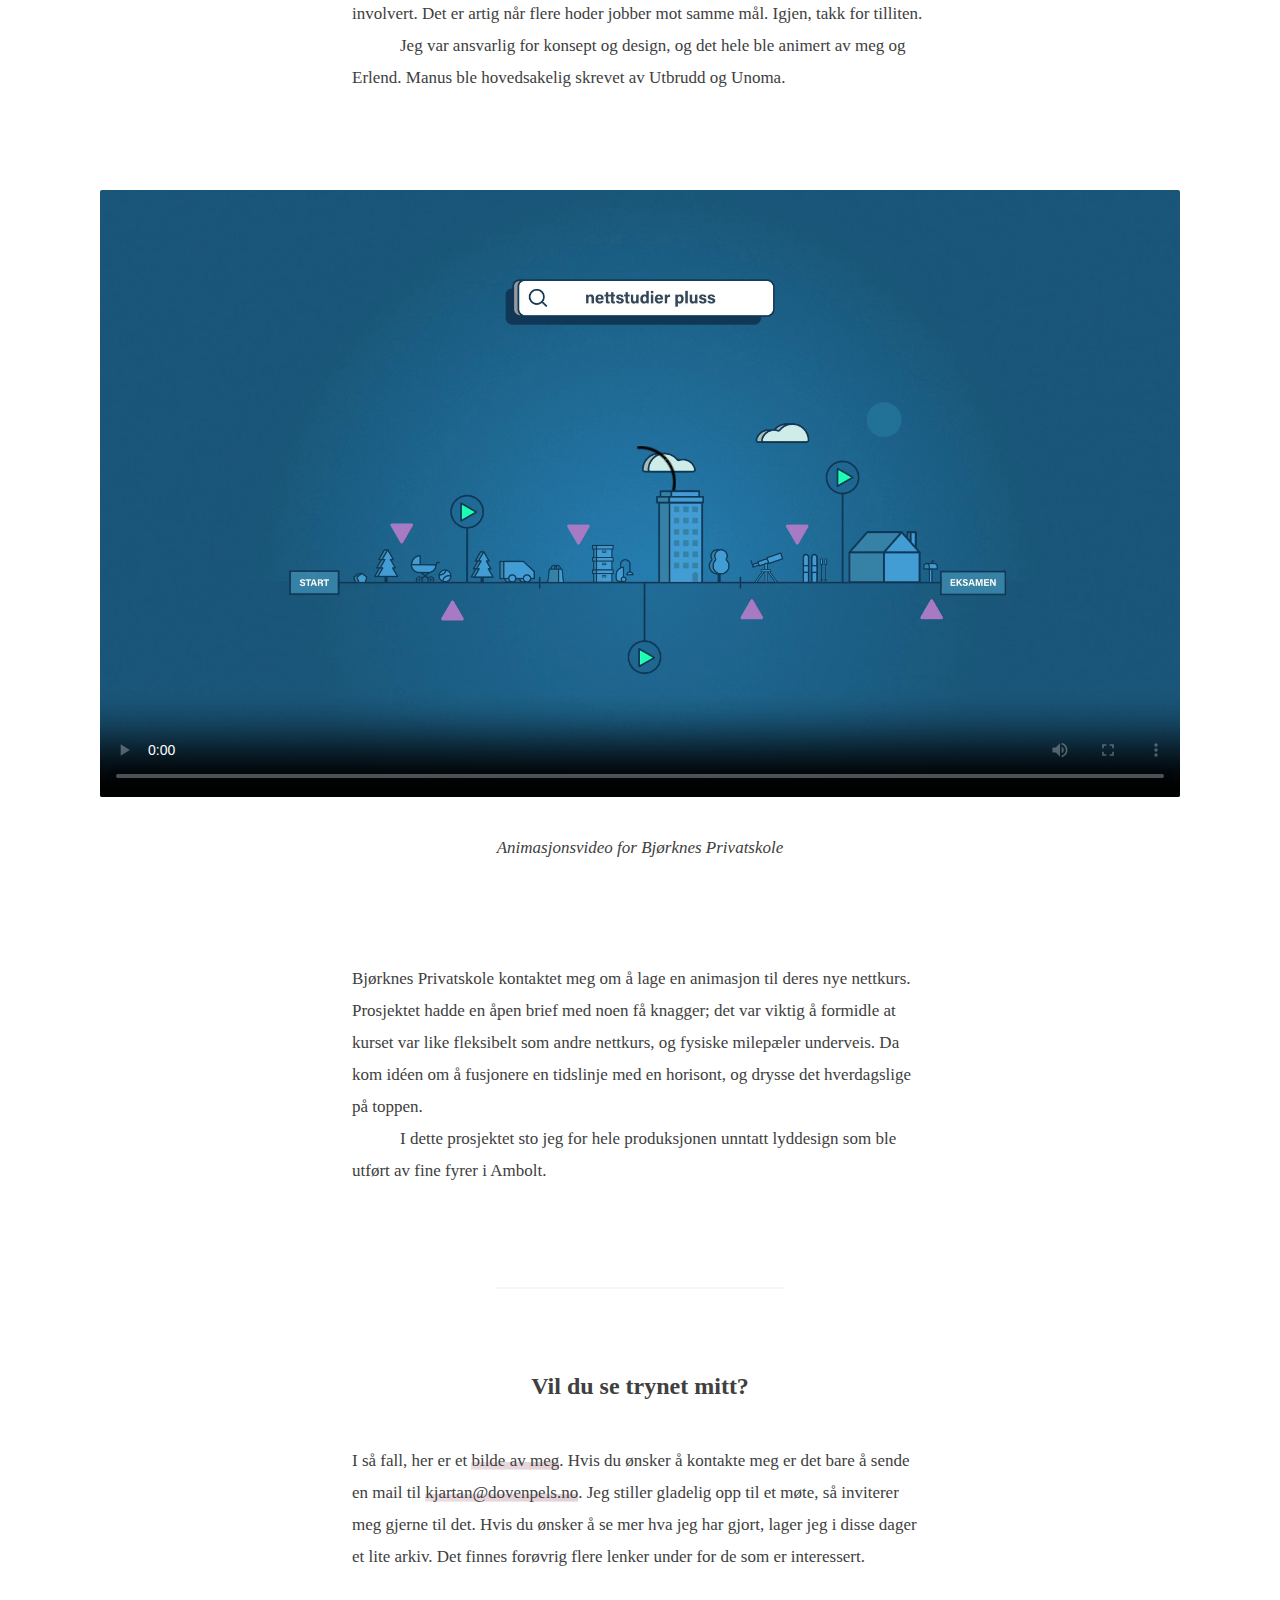
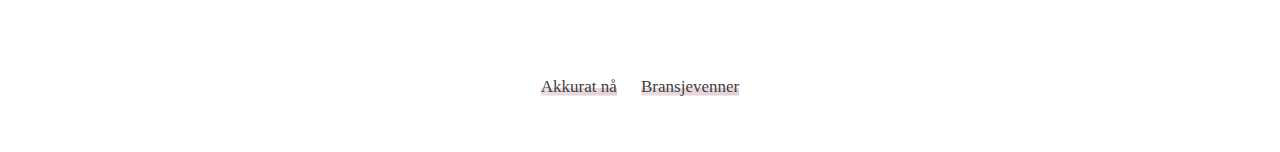
==== commit 041c8a43: "Update index.html" ====
--- a/index.html
+++ b/index.html
@@ -56,7 +56,7 @@
             </figure>
 
             <p>Jeg setter stor pris på Fiken sitt ønske om å jobbe langsiktig. Det morsomme med det er at man kan begynne å utfordre hverandre litt. Etter å ha produsert til sammen syv animasjonsvideoer i et henholdsvis flatt miljø, hadde jeg en idé om å introdusere Fiken-profilen i tre dimensjoner.</p>
-            <p>Fiken vet at mange gruer seg til å sende purringer – derfor laget de en ny funksjon som gjør dette lettere for deg. Her gjorde jeg nesten alt selv, bortsett fra styleframes som ble utført av flinke Skogert, og manus som hovedsakelig lå hos Fiken. Forresten, du kan prøve regnskapsprogrammet helt gratis på <a href="www.fiken.no" target="_blank">fiken.no</a></p>
+            <p>Fiken vet at mange gruer seg til å sende purringer – derfor laget de en ny funksjon som gjør dette lettere for deg. Her gjorde jeg nesten alt selv, bortsett fra styleframes som ble utført av flinke Skogert, og manus som hovedsakelig lå hos Fiken. Forresten, du kan prøve regnskapsprogrammet helt gratis på <a href="https://fiken.no/" target="_blank">fiken.no</a></p>
 
               <figure class="hd-1">
                 <video width="720" height="720" poster="assets/unomaportalen-thumbnail.png" id="player" playsinline controls preload="metadata">
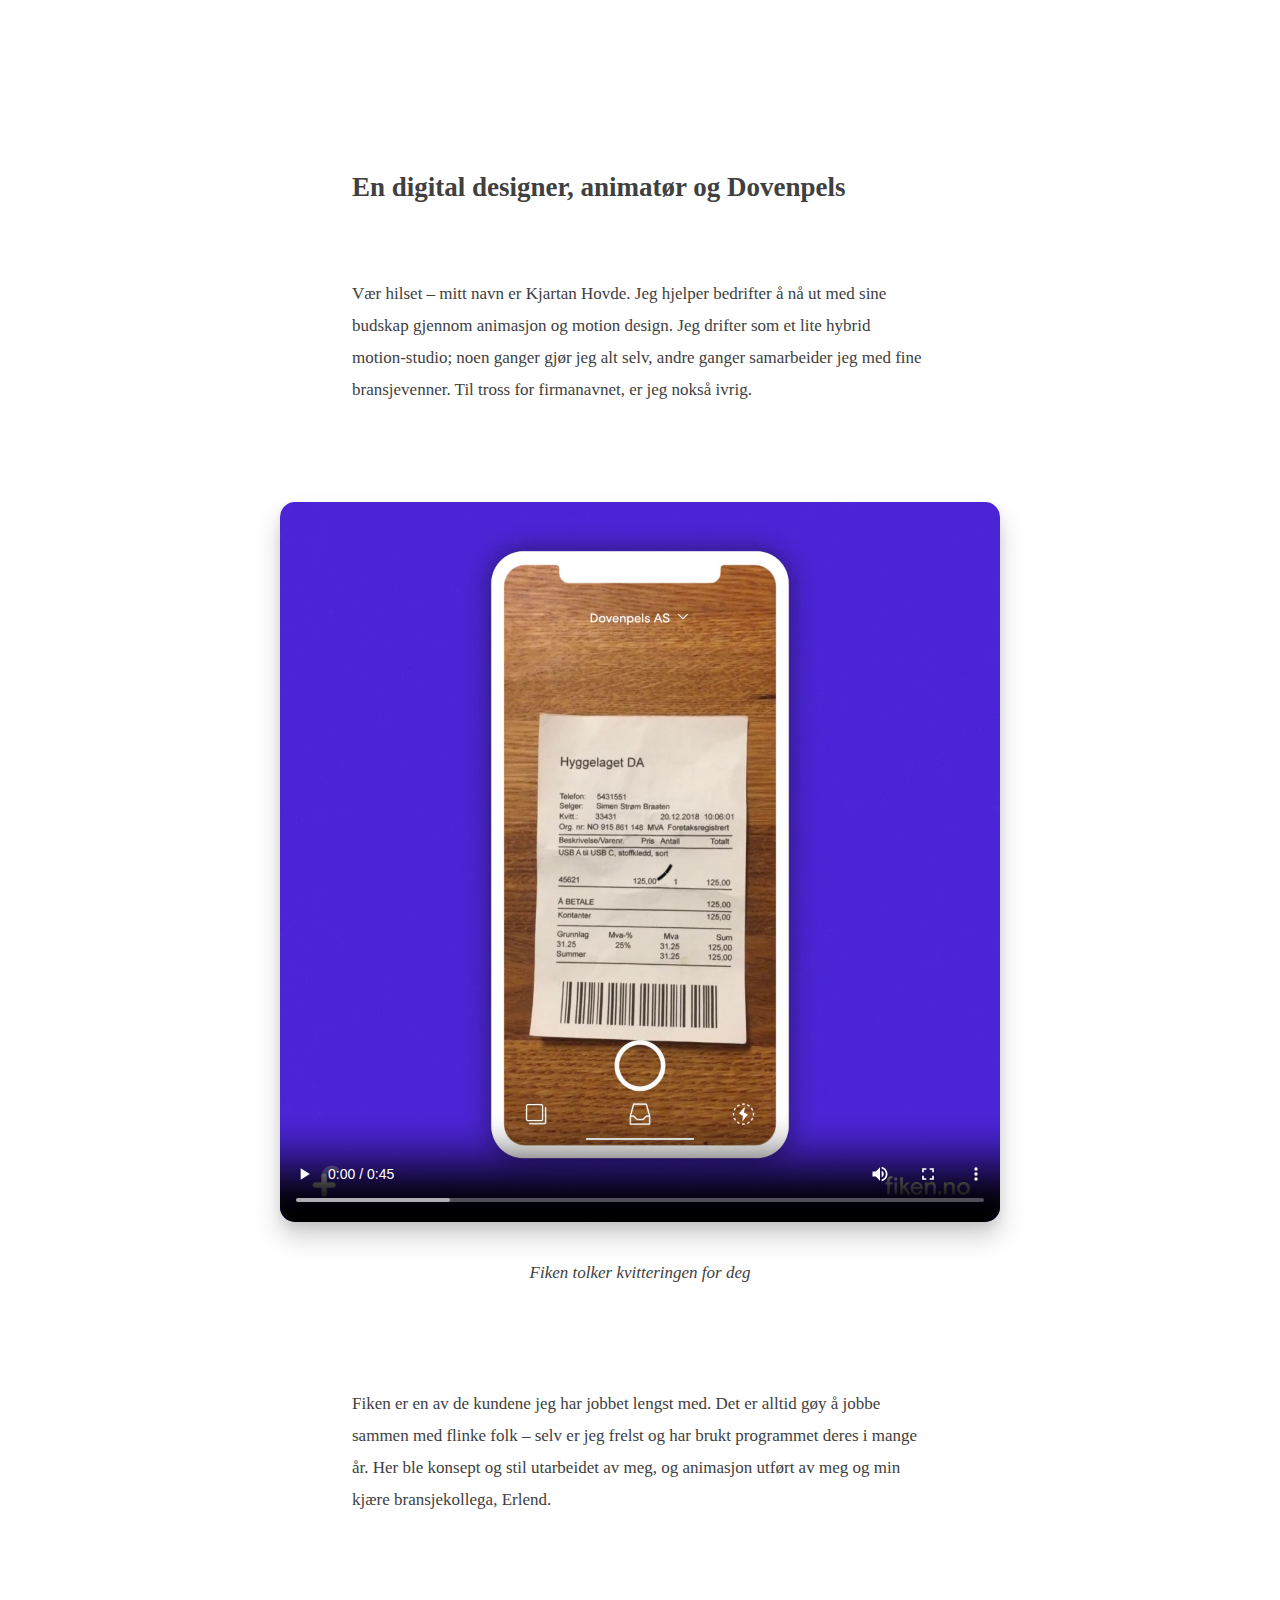
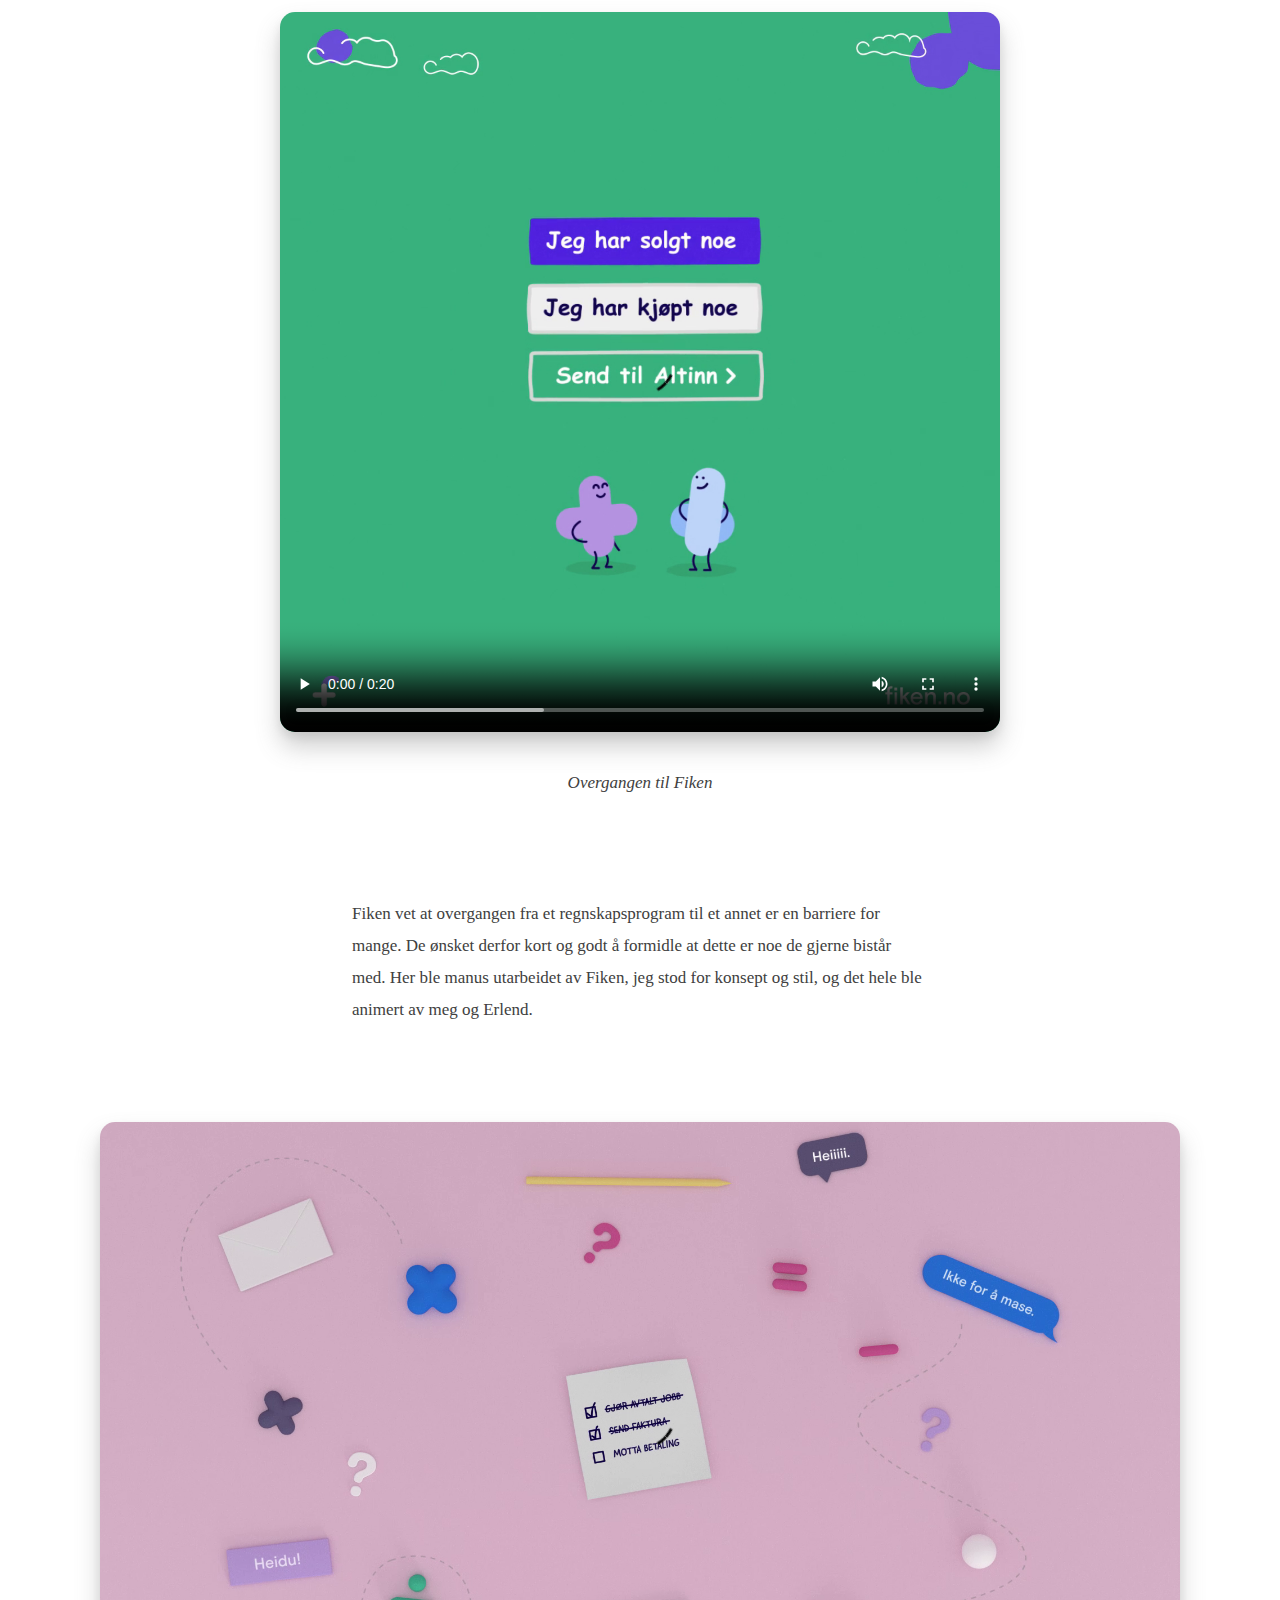
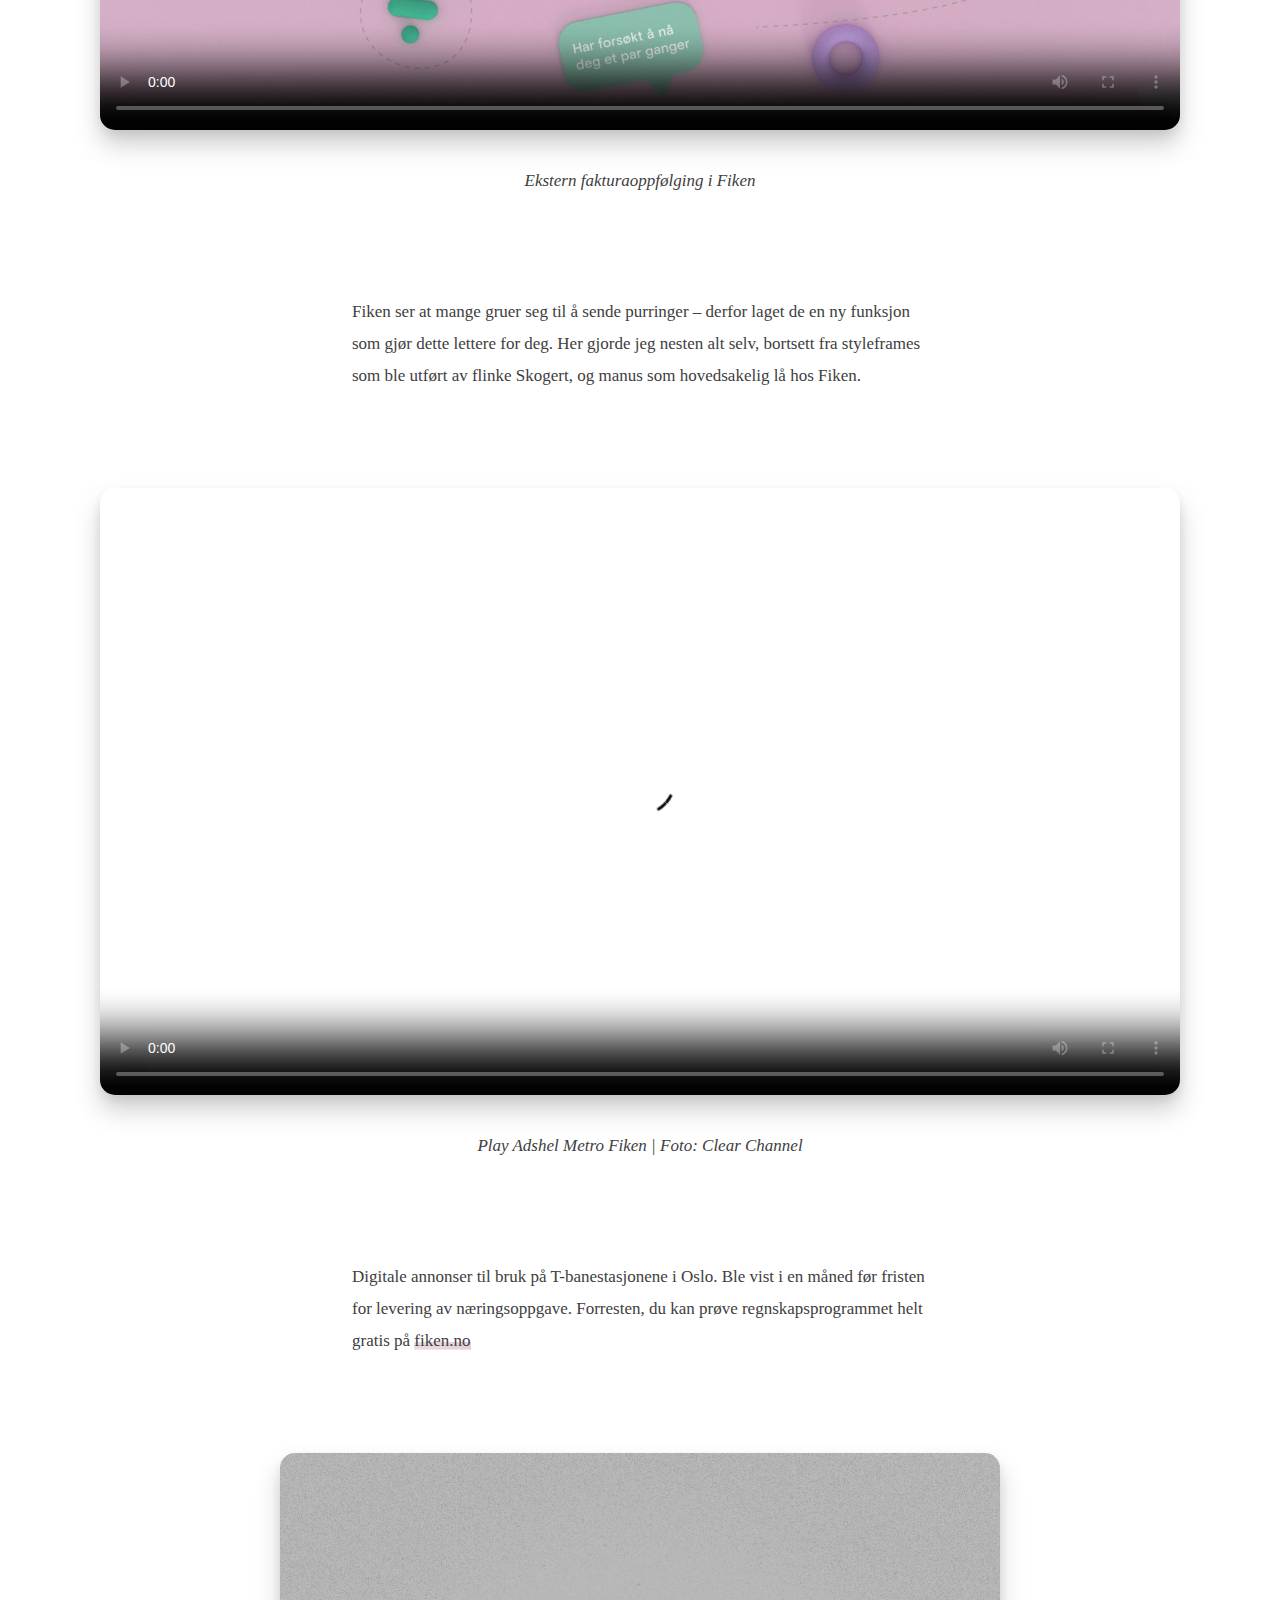
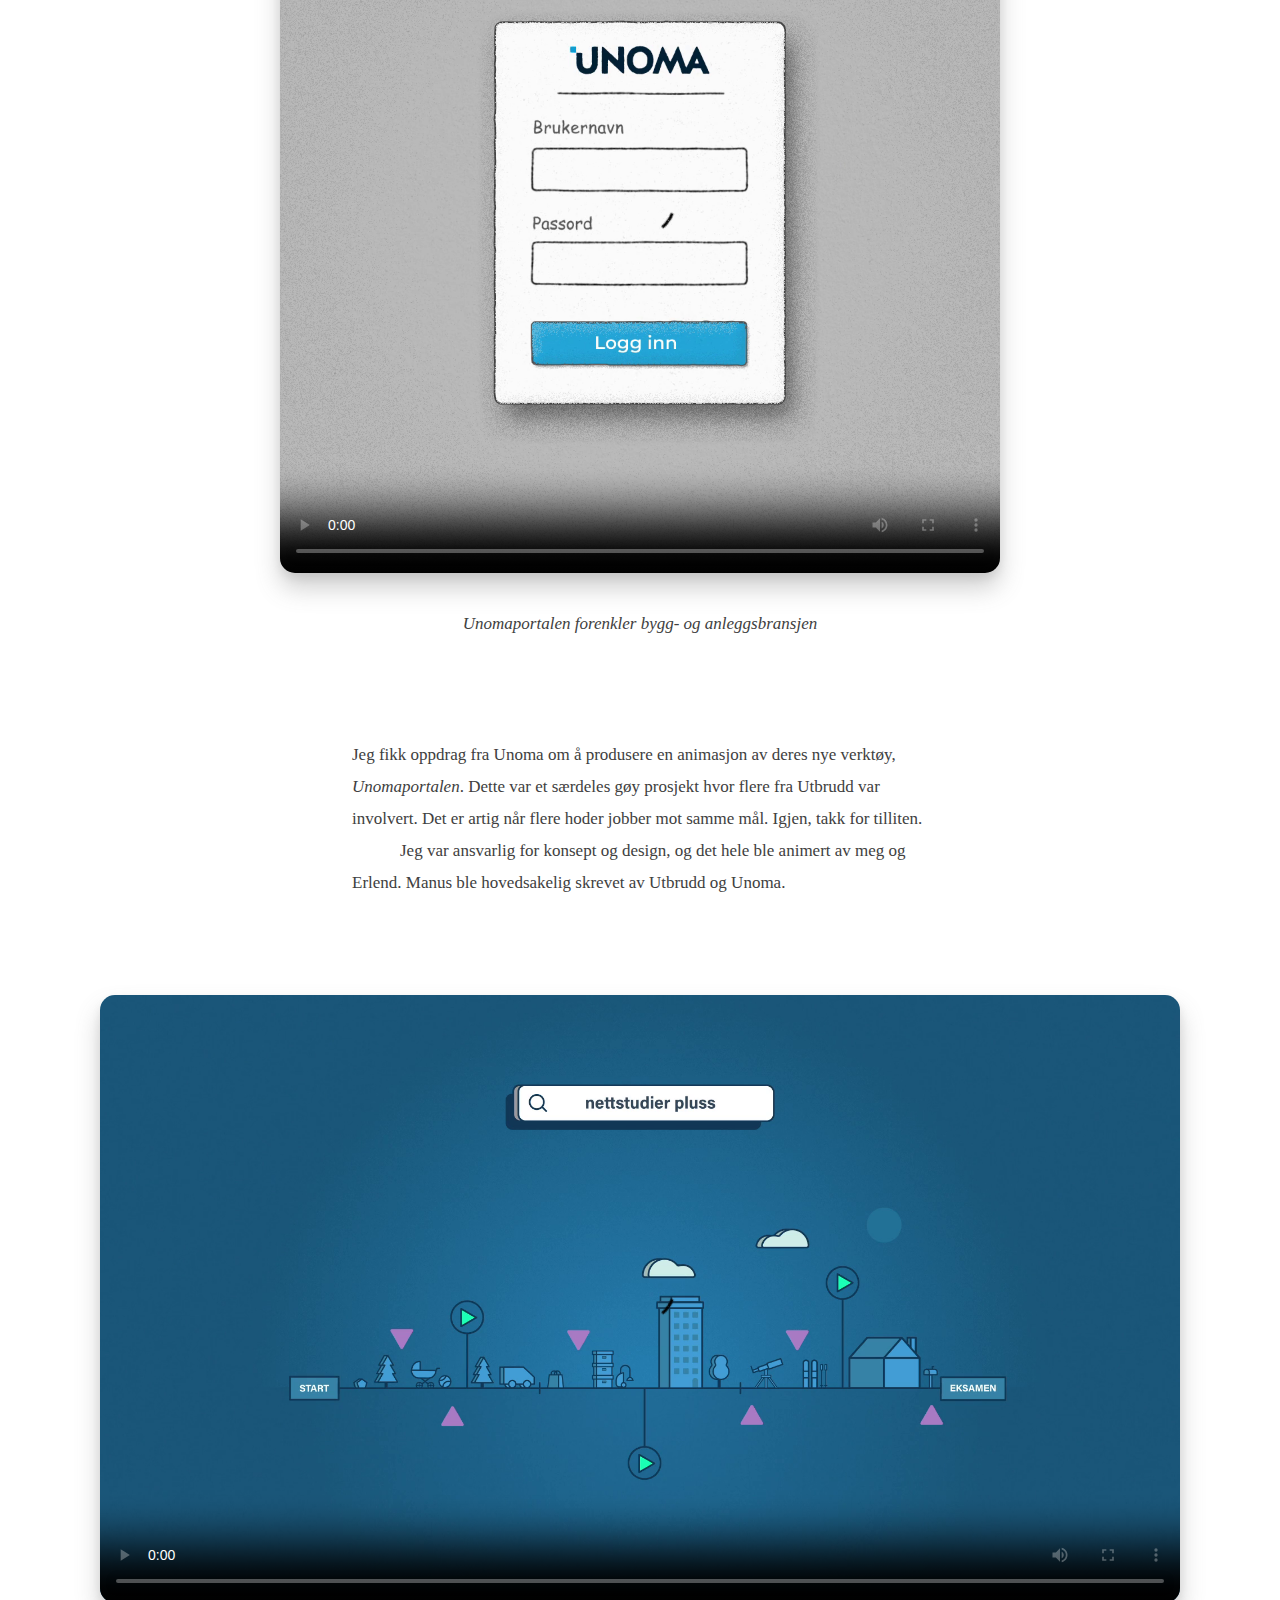
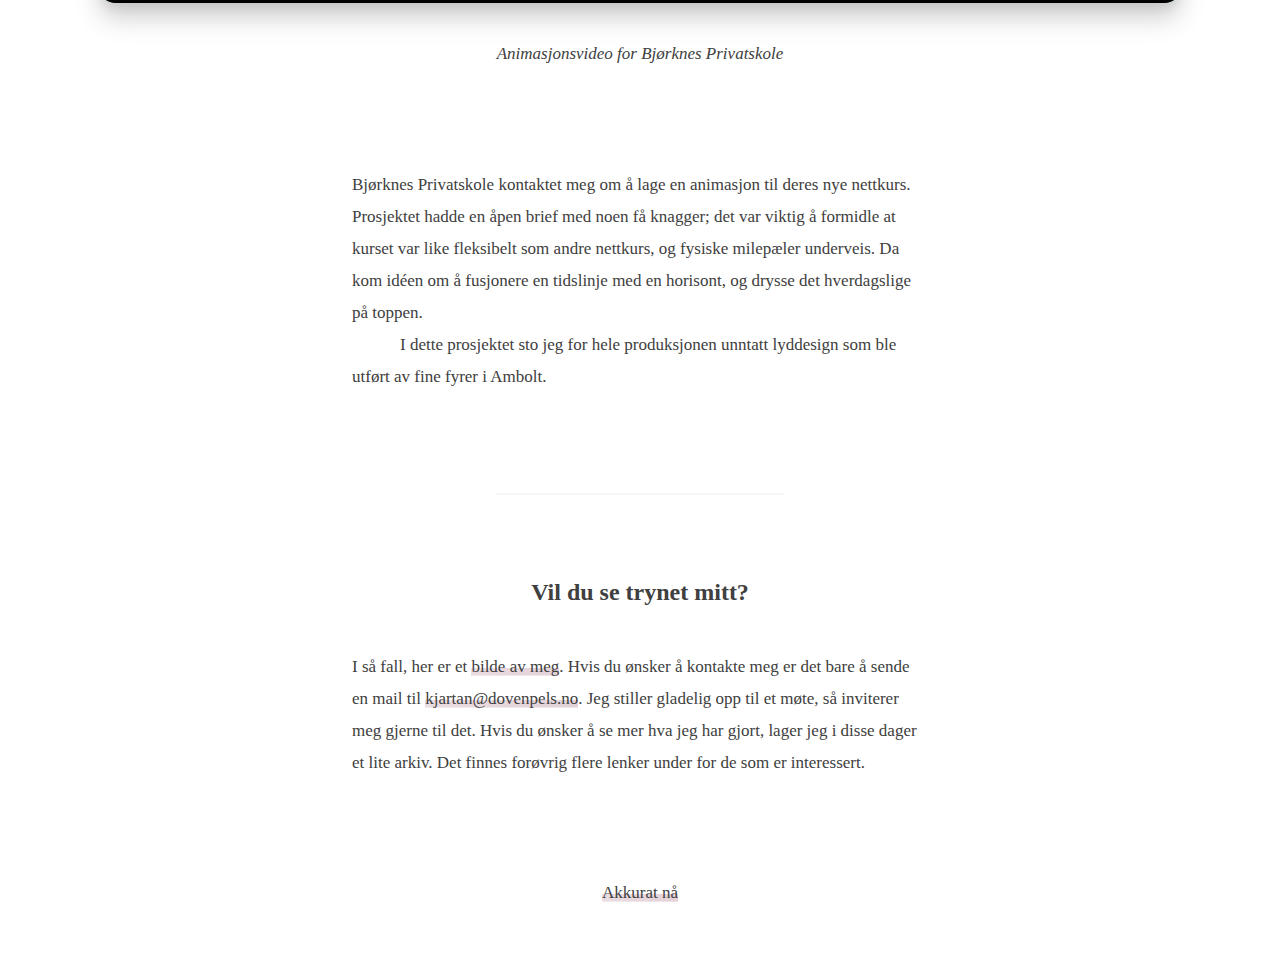
==== commit 62ad30a6: "Add files via upload" ====
--- a/index.html
+++ b/index.html
@@ -13,7 +13,7 @@
 
   <!-- favicon -->
   <link rel="shortcut icon" href="https://dovenpels.no/favicon.ico">
-  <link rel="stylesheet" href="css/main.css" >
+  <link rel="stylesheet" href="main.css" >
 
 </head>
 
@@ -55,8 +55,17 @@
               <figcaption>Ekstern fakturaoppfølging i Fiken</figcaption>
             </figure>
 
-            <p>Jeg setter stor pris på Fiken sitt ønske om å jobbe langsiktig. Det morsomme med det er at man kan begynne å utfordre hverandre litt. Etter å ha produsert til sammen syv animasjonsvideoer i et henholdsvis flatt miljø, hadde jeg en idé om å introdusere Fiken-profilen i tre dimensjoner.</p>
-            <p>Fiken vet at mange gruer seg til å sende purringer – derfor laget de en ny funksjon som gjør dette lettere for deg. Her gjorde jeg nesten alt selv, bortsett fra styleframes som ble utført av flinke Skogert, og manus som hovedsakelig lå hos Fiken. Forresten, du kan prøve regnskapsprogrammet helt gratis på <a href="https://fiken.no/" target="_blank">fiken.no</a></p>
+            <p>Fiken ser at mange gruer seg til å sende purringer – derfor laget de en ny funksjon som gjør dette lettere for deg. Her gjorde jeg nesten alt selv, bortsett fra styleframes som ble utført av flinke Skogert, og manus som hovedsakelig lå hos Fiken.</p>
+
+            <figure class="hd-2">
+              <video width="1920" height="1080" poster="assets/play-metro-fiken-thumbnail.png" id="player" playsinline controls loop preload="metadata">
+                <source src="assets/play-metro-fiken-1080.mp4" type="video/mp4">
+                  Nettleseren din virker litt for gammel til å spille av HTML5-videoer. Her er en <a href="assets/play-metro-fiken-1080.mp4">link til videoen</a> isteden.
+                </video>
+                <figcaption>Play Adshel Metro Fiken | Foto: Clear Channel</figcaption>
+              </figure>
+
+              <p>Digitale annonser til bruk på T-banestasjonene i Oslo. Ble vist i en måned før fristen for levering av næringsoppgave. Forresten, du kan prøve regnskapsprogrammet helt gratis på <a href="www.fiken.no" target="_blank">fiken.no</a></p>
 
               <figure class="hd-1">
                 <video width="720" height="720" poster="assets/unomaportalen-thumbnail.png" id="player" playsinline controls preload="metadata">
@@ -91,7 +100,6 @@
                   <footer>
                     <nav>
                       <a href="/status">Akkurat nå</a>
-                      <a href="/bransjevenner">Bransjevenner</a>
                       <nav>
                       </footer>
 
--- a/main.css
+++ b/main.css
@@ -0,0 +1,174 @@
+* {
+  box-sizing:border-box;
+  padding:0;
+  margin:0;
+  background:none;
+  text-decoration:none;
+  outline:none;
+  color:#404040;
+  border:none;
+  -webkit-font-smoothing:antialiased;
+  -moz-osx-font-smoothing:grayscale;
+}
+
+*:visited
+{
+  color:inherit;
+}
+
+
+body {
+  font-family: "Iowan Old Style",Palatino,Palatino Linotype,"Palatino LT STD",Garamond,Baskerville,Baskerville Old Face,Hoefler Text,Times New Roman,serif;
+  font-size: 17px;
+}
+
+main {
+  padding: 160px 48px 48px;
+}
+
+h1,
+h2,
+h3,
+h4,
+h5,
+h6,
+p,
+ul,
+ol,
+hr,
+figure {
+  margin: auto;
+  max-width: 576px;
+}
+
+h1 {
+  font-size: 27px;
+  line-height: 32px;
+  padding-bottom:11px;
+  padding-top:11px;
+  font-weight:600;
+  margin-bottom: 64px;
+}
+
+h2,
+h3 {
+  font-size: 24px;
+  line-height:32px;
+  padding-top: 11px;
+  padding-bottom:11px;
+  font-weight:600;
+  margin-top: 64px;
+  margin-bottom: 32px;
+  text-align: center;
+}
+
+h4,
+h5,
+h6 {
+  font-size: 20px;
+  line-height:32px;
+  font-weight:600;
+}
+
+p, ul, ol {
+  font-size: 17px;
+  font-weight: 400;
+  line-height: 2rem;
+}
+
+p + p {
+  text-indent: 3rem;
+}
+
+a {
+  font-weight:inherit;
+  font-size:inherit;
+}
+
+ul {
+  list-style-type: circle;
+}
+ol, ul {
+  margin-top: 32px;
+  margin-bottom: 32px;
+}
+
+p>a,
+li>a,
+footer a
+{
+  background:linear-gradient(to right, hsl(338, 29%, 46%, 0.2), hsl(338, 29%, 46%, 0.4));
+  background-size:300% 40%;
+  background-repeat:no-repeat;
+  background-position:0% 100%;
+  padding:0
+}
+
+p>a:hover,
+li>a:hover,
+footer a:hover {
+  background-position:100% 100%
+}
+
+
+hr {
+  display:block;
+  border:none;
+  height:2px;
+  margin-top:100px;
+  margin-bottom:70px;
+  background: hsl(0,0%,97%);
+  width: 288px;
+}
+
+figure {
+  margin-top: 96px;
+  margin-bottom: 96px;
+}
+
+.hd-1 {
+  max-width: 720px;
+}
+
+.hd-2 {
+  max-width: 1080px;
+}
+
+img,
+#player {
+  display:block;
+  width:100%;
+  height:auto;
+  border-radius:15px;
+  box-shadow: 0 5px 10px rgba(0,0,0,0.07),0 15px 25px rgba(100,100,100,0.3);
+}
+
+
+figcaption {
+  font-size: 17px;
+  line-height:32px;
+  padding-top:3px;
+  padding-bottom:3px;
+  font-style: italic;
+  margin-top:32px;
+  text-align:center
+}
+
+
+footer {
+  margin-top:6rem;
+  text-align:center
+}
+
+footer a {
+  margin:0 10px;
+  line-height: 35px;
+}
+
+@media only screen and (max-width: 720px) {
+  main {
+    padding: 100px 30px 30px;
+  }
+
+
+}
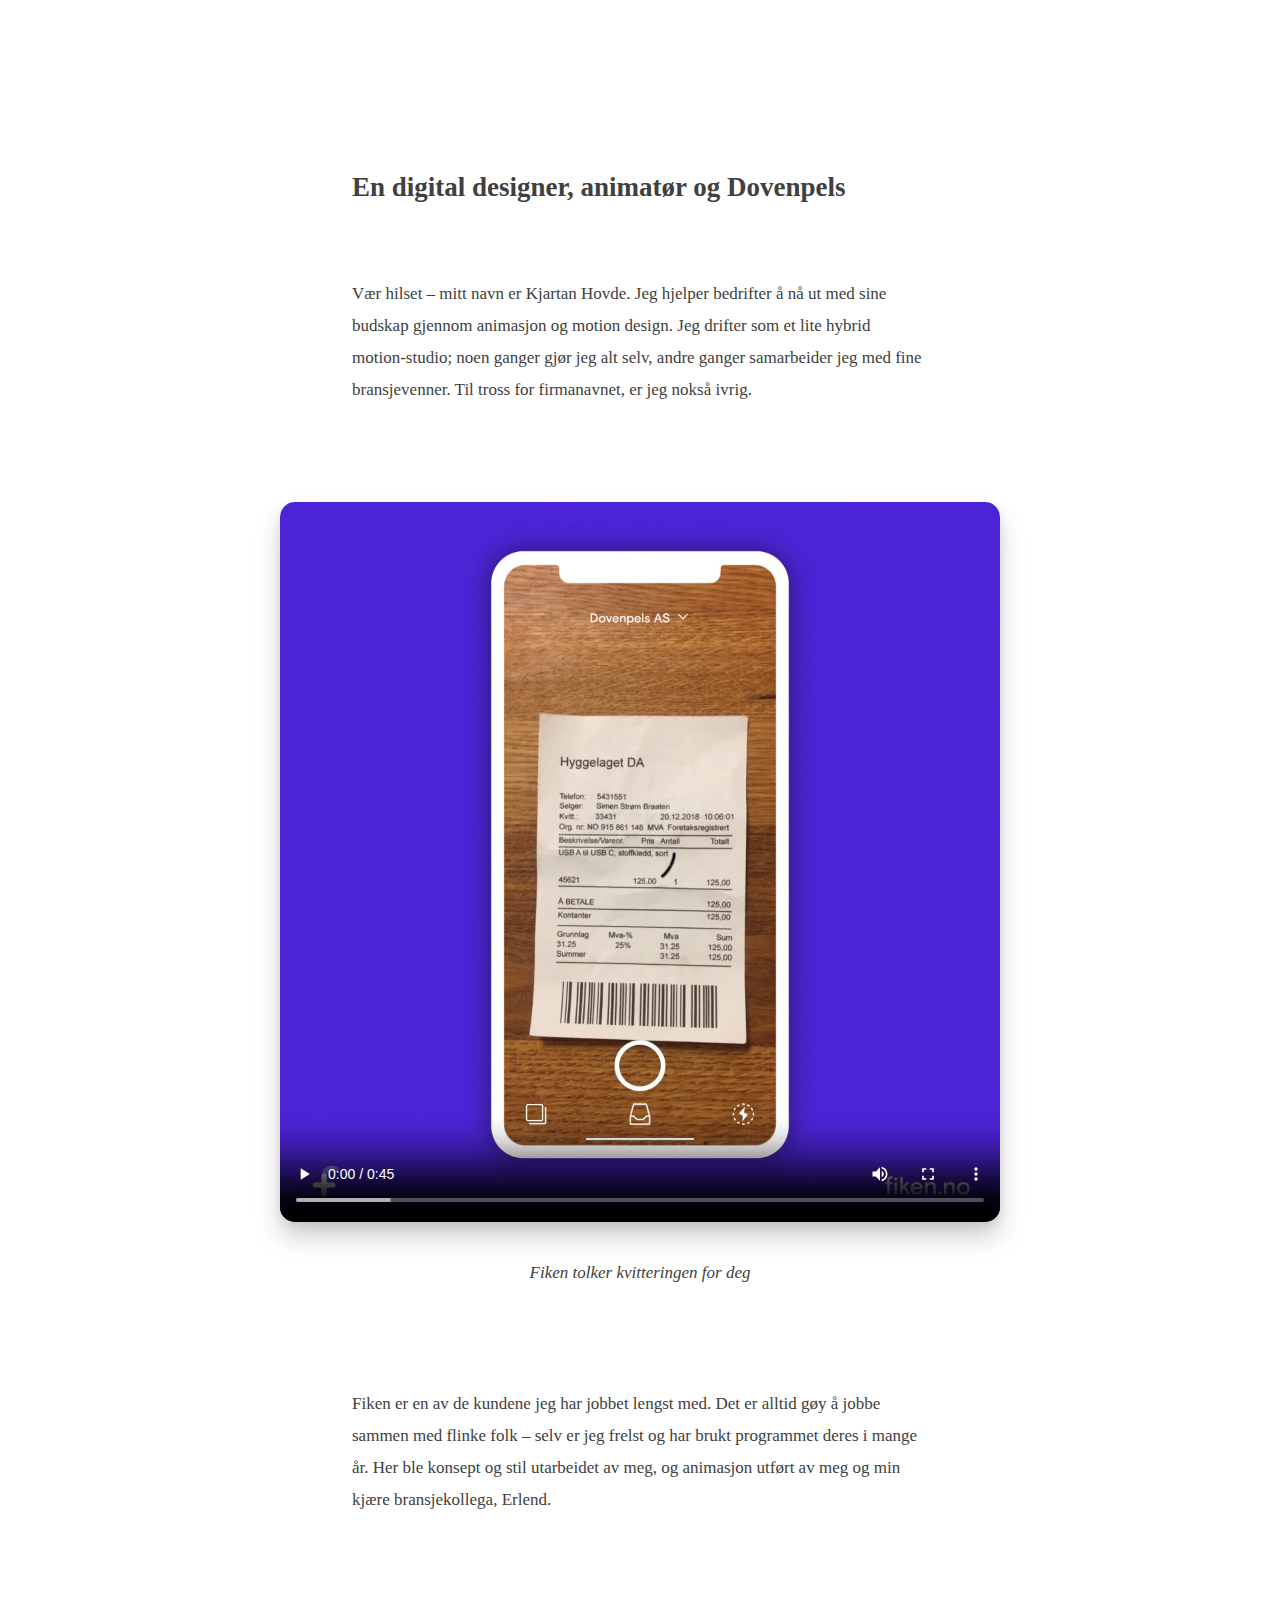
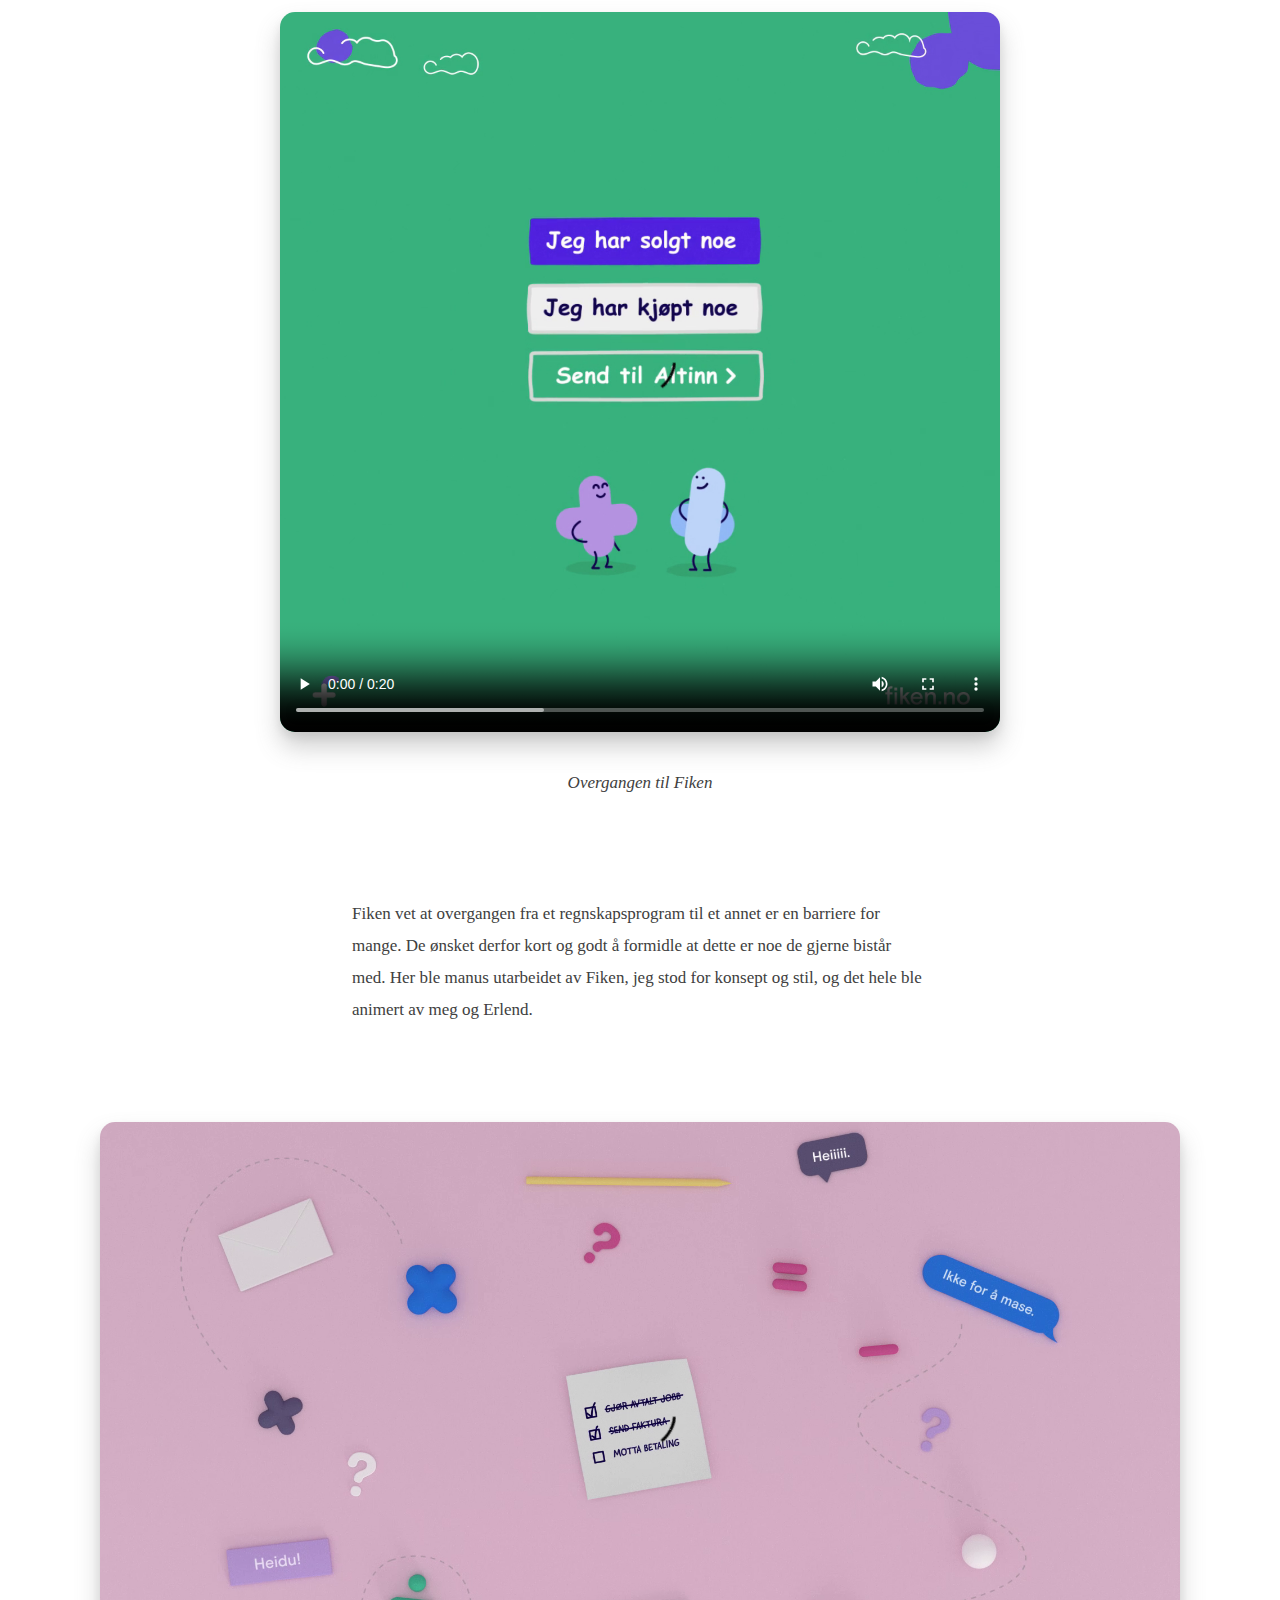
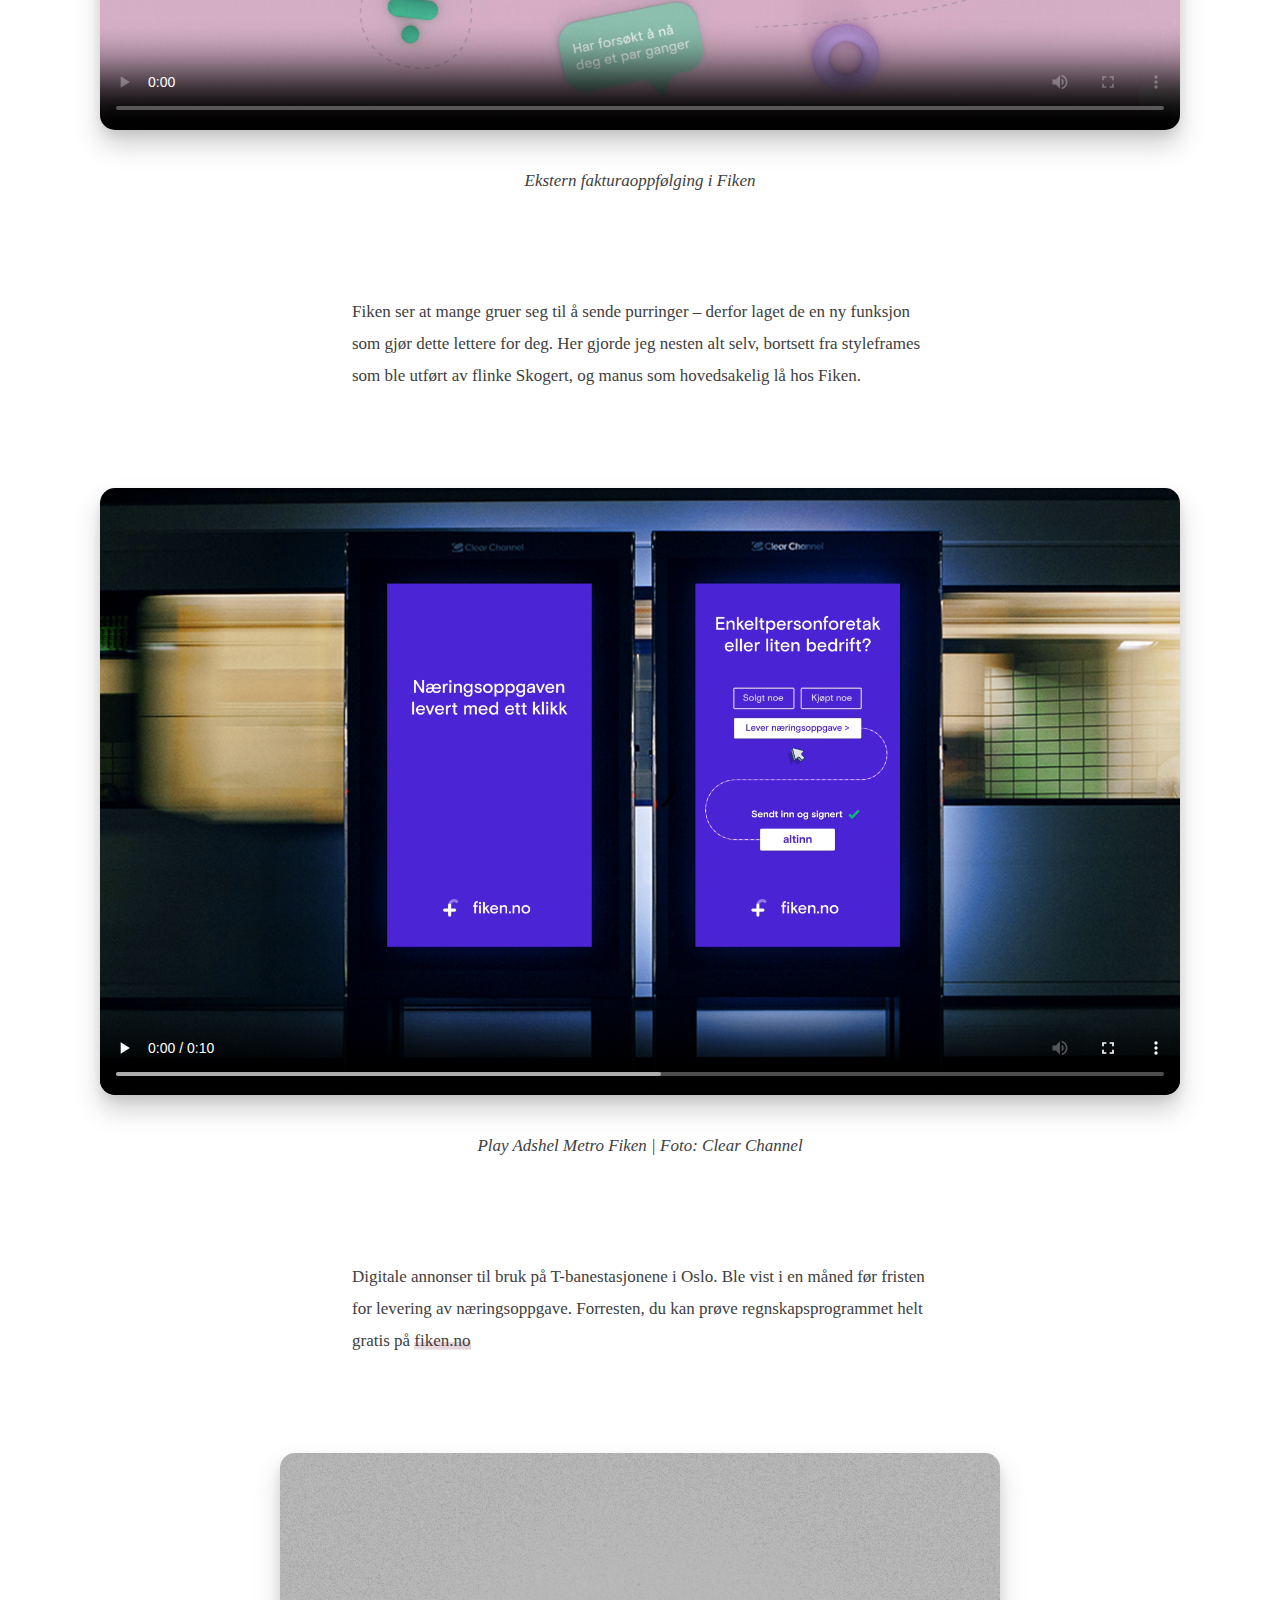
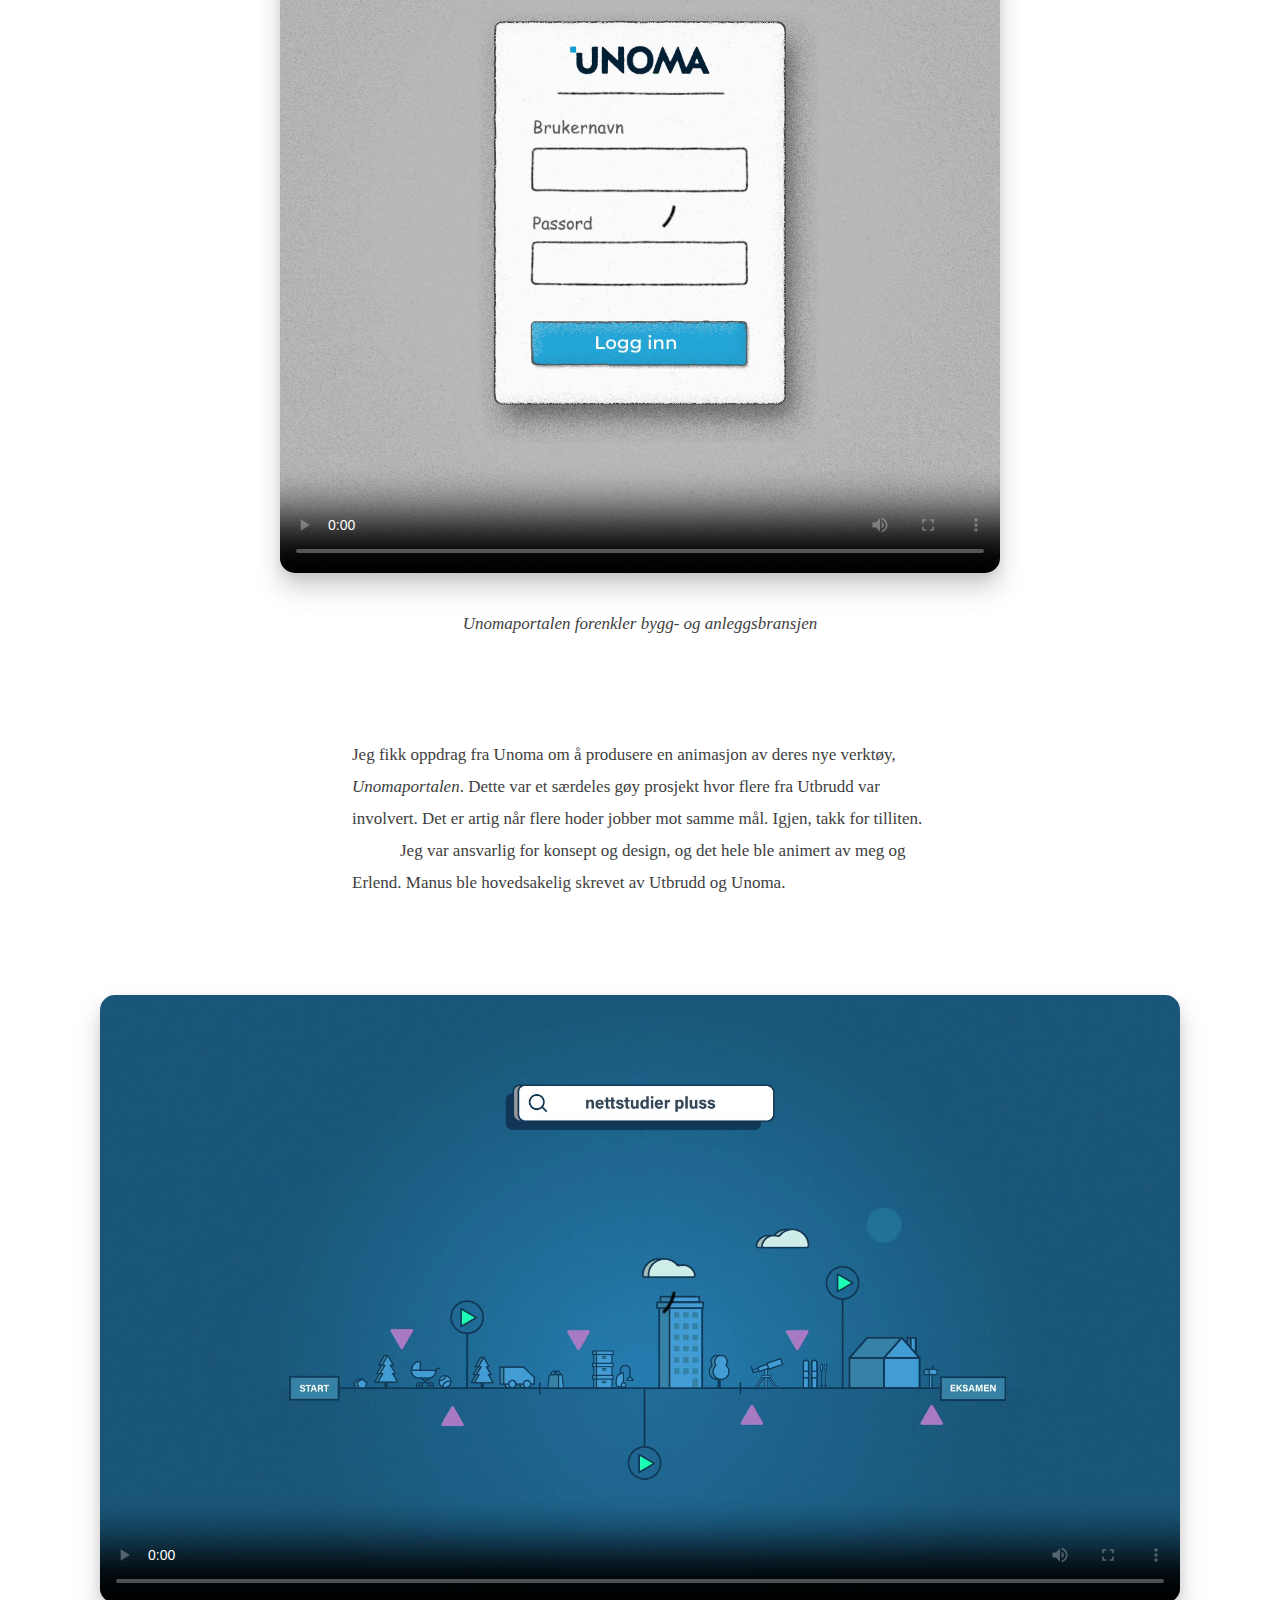
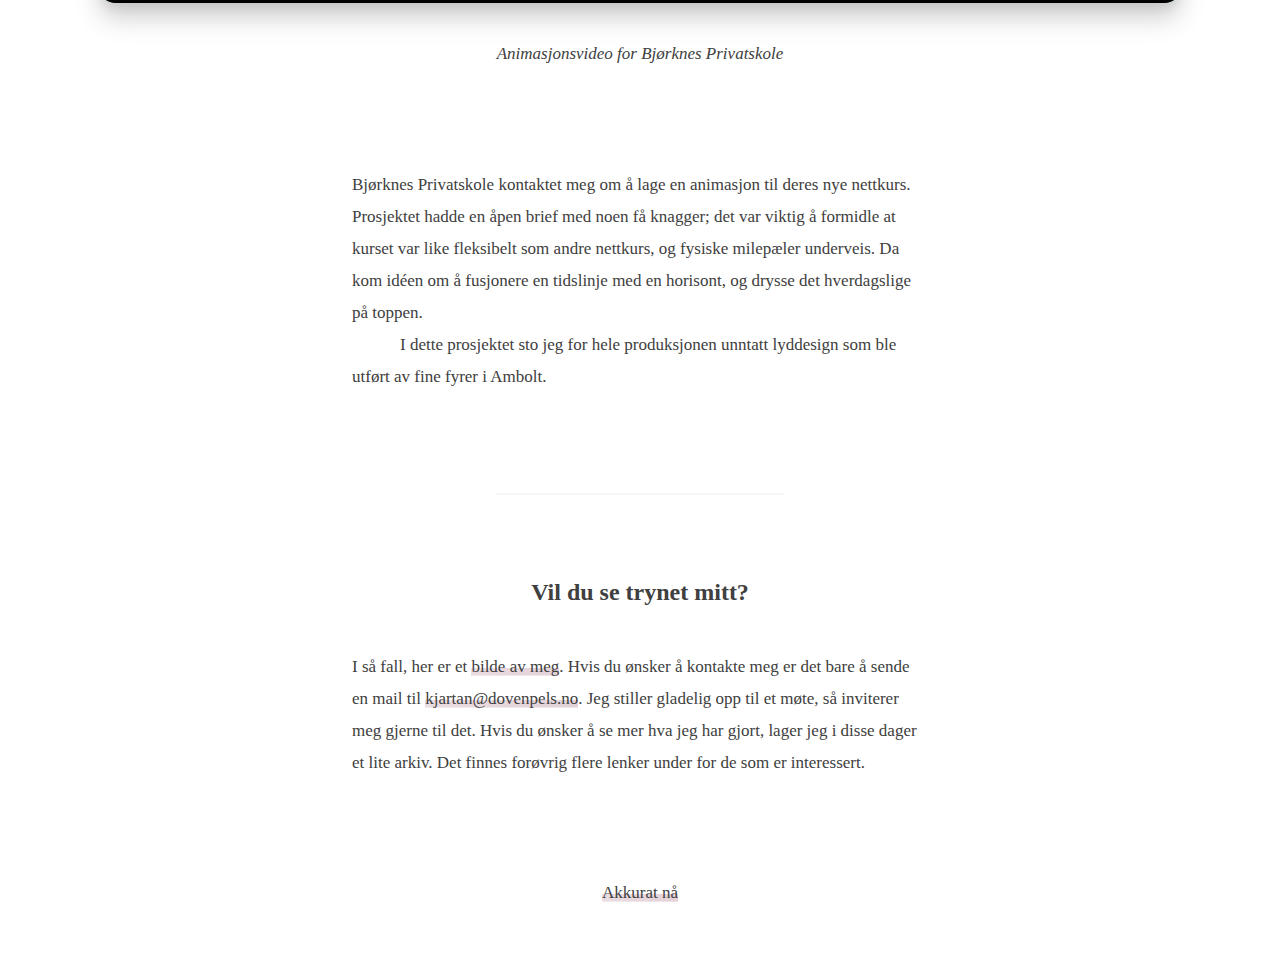
==== commit 52b88e2c: "Update index.html" ====
--- a/index.html
+++ b/index.html
@@ -65,7 +65,7 @@
                 <figcaption>Play Adshel Metro Fiken | Foto: Clear Channel</figcaption>
               </figure>
 
-              <p>Digitale annonser til bruk på T-banestasjonene i Oslo. Ble vist i en måned før fristen for levering av næringsoppgave. Forresten, du kan prøve regnskapsprogrammet helt gratis på <a href="www.fiken.no" target="_blank">fiken.no</a></p>
+              <p>Digitale annonser til bruk på T-banestasjonene i Oslo. Ble vist i en måned før fristen for levering av næringsoppgave. Forresten, du kan prøve regnskapsprogrammet helt gratis på <a href="https://fiken.no/" target="_blank">fiken.no</a></p>
 
               <figure class="hd-1">
                 <video width="720" height="720" poster="assets/unomaportalen-thumbnail.png" id="player" playsinline controls preload="metadata">
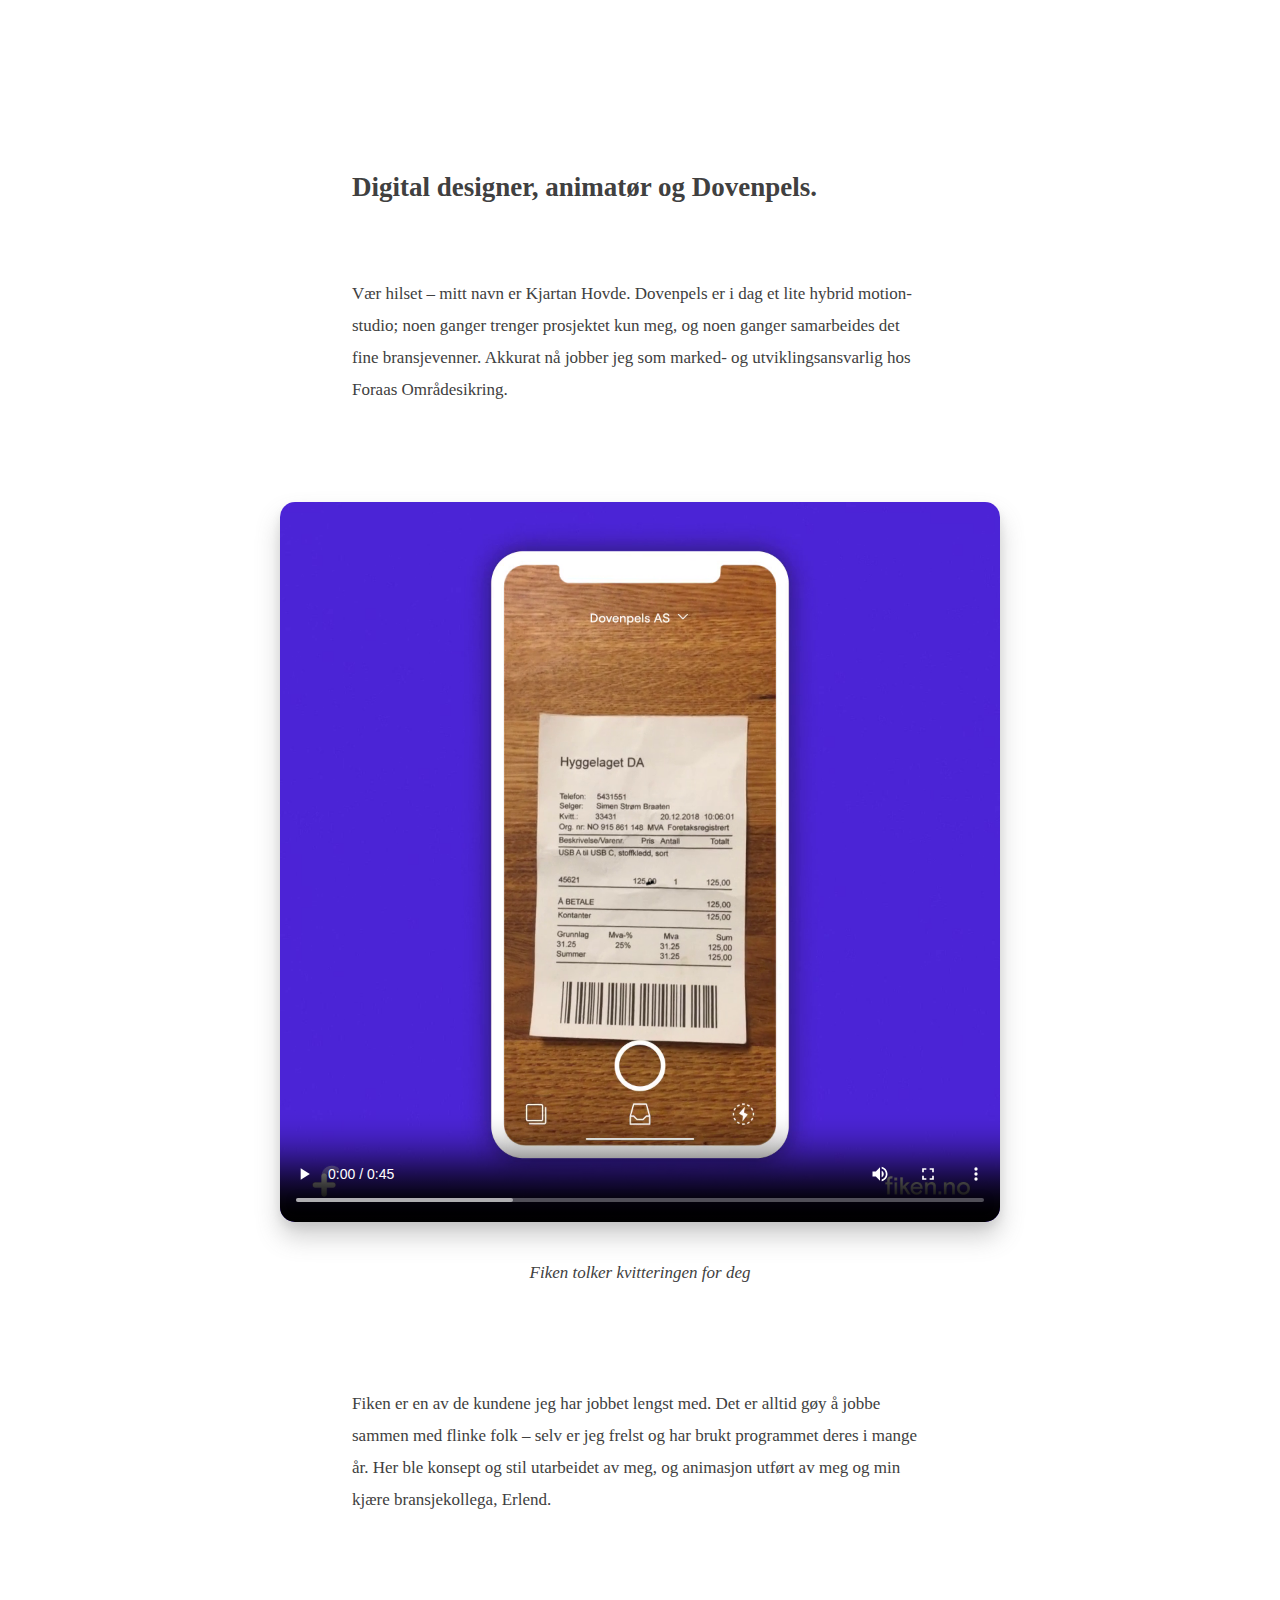
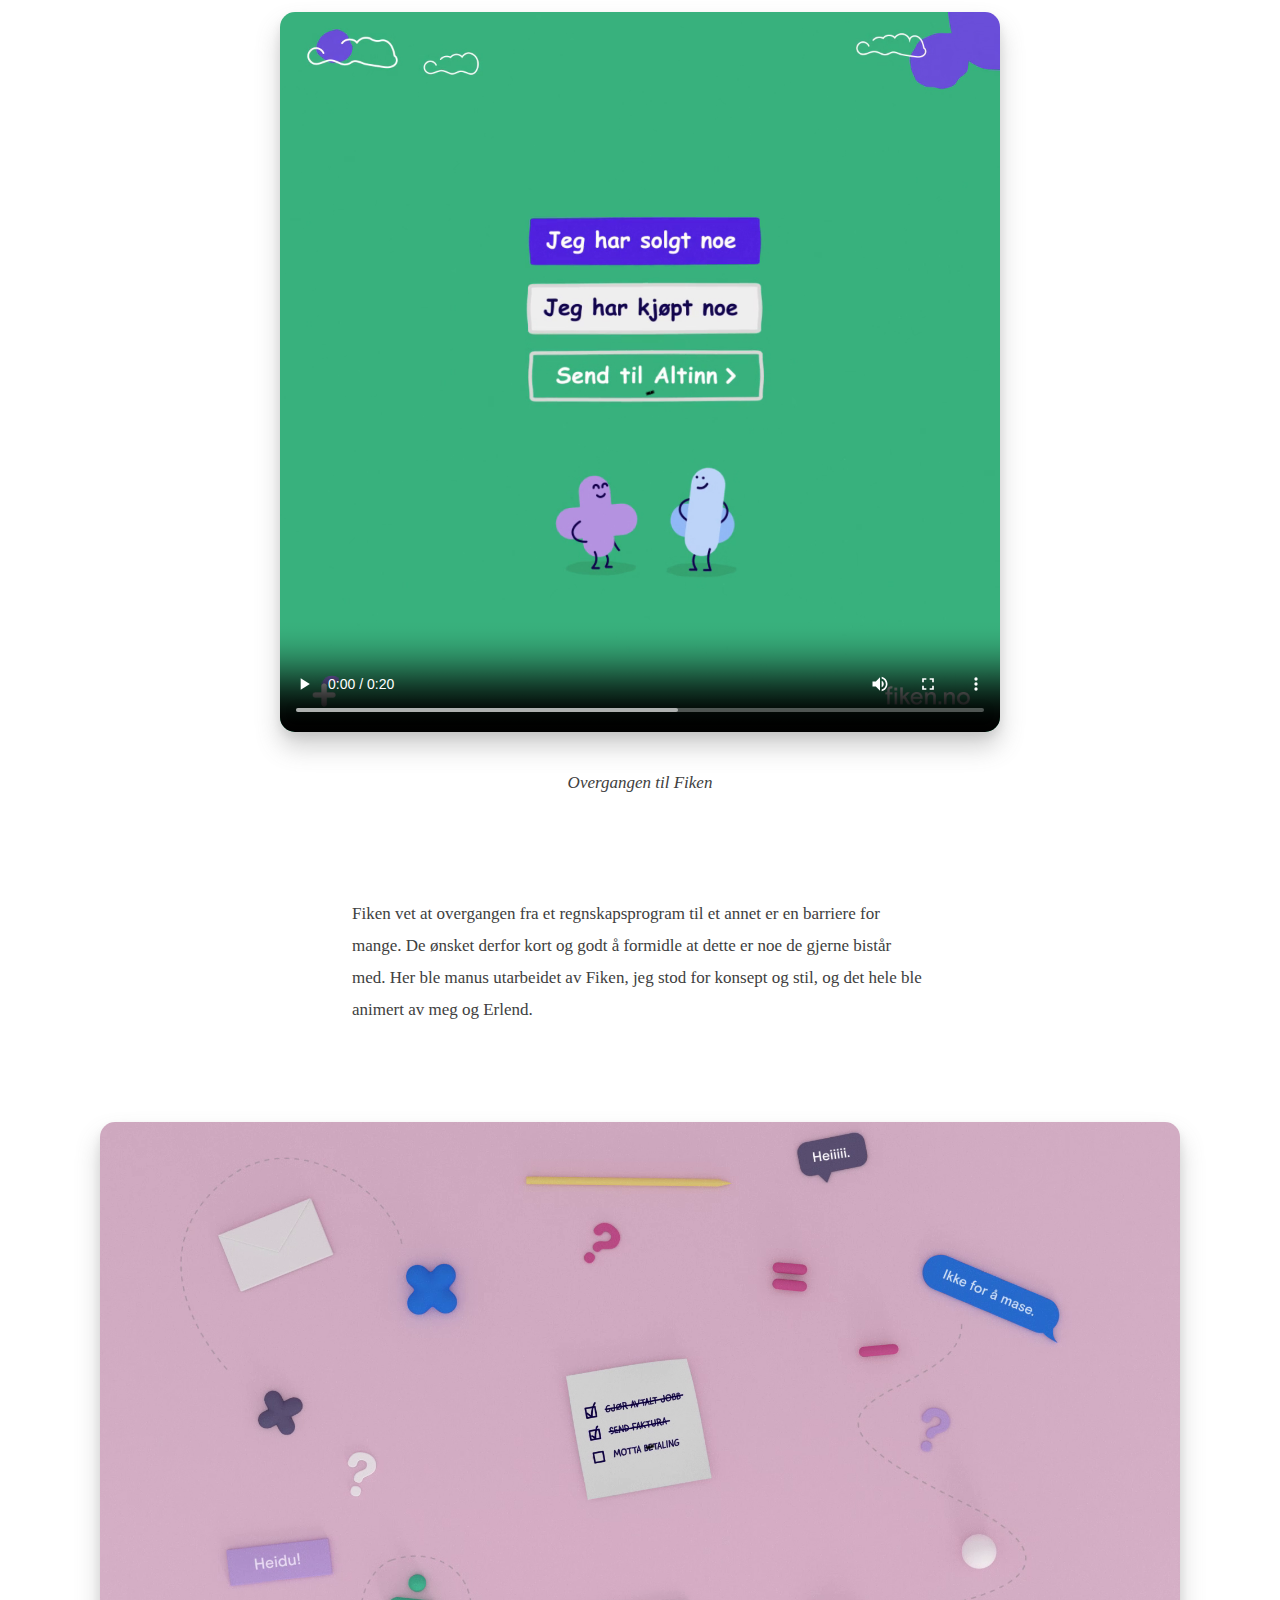
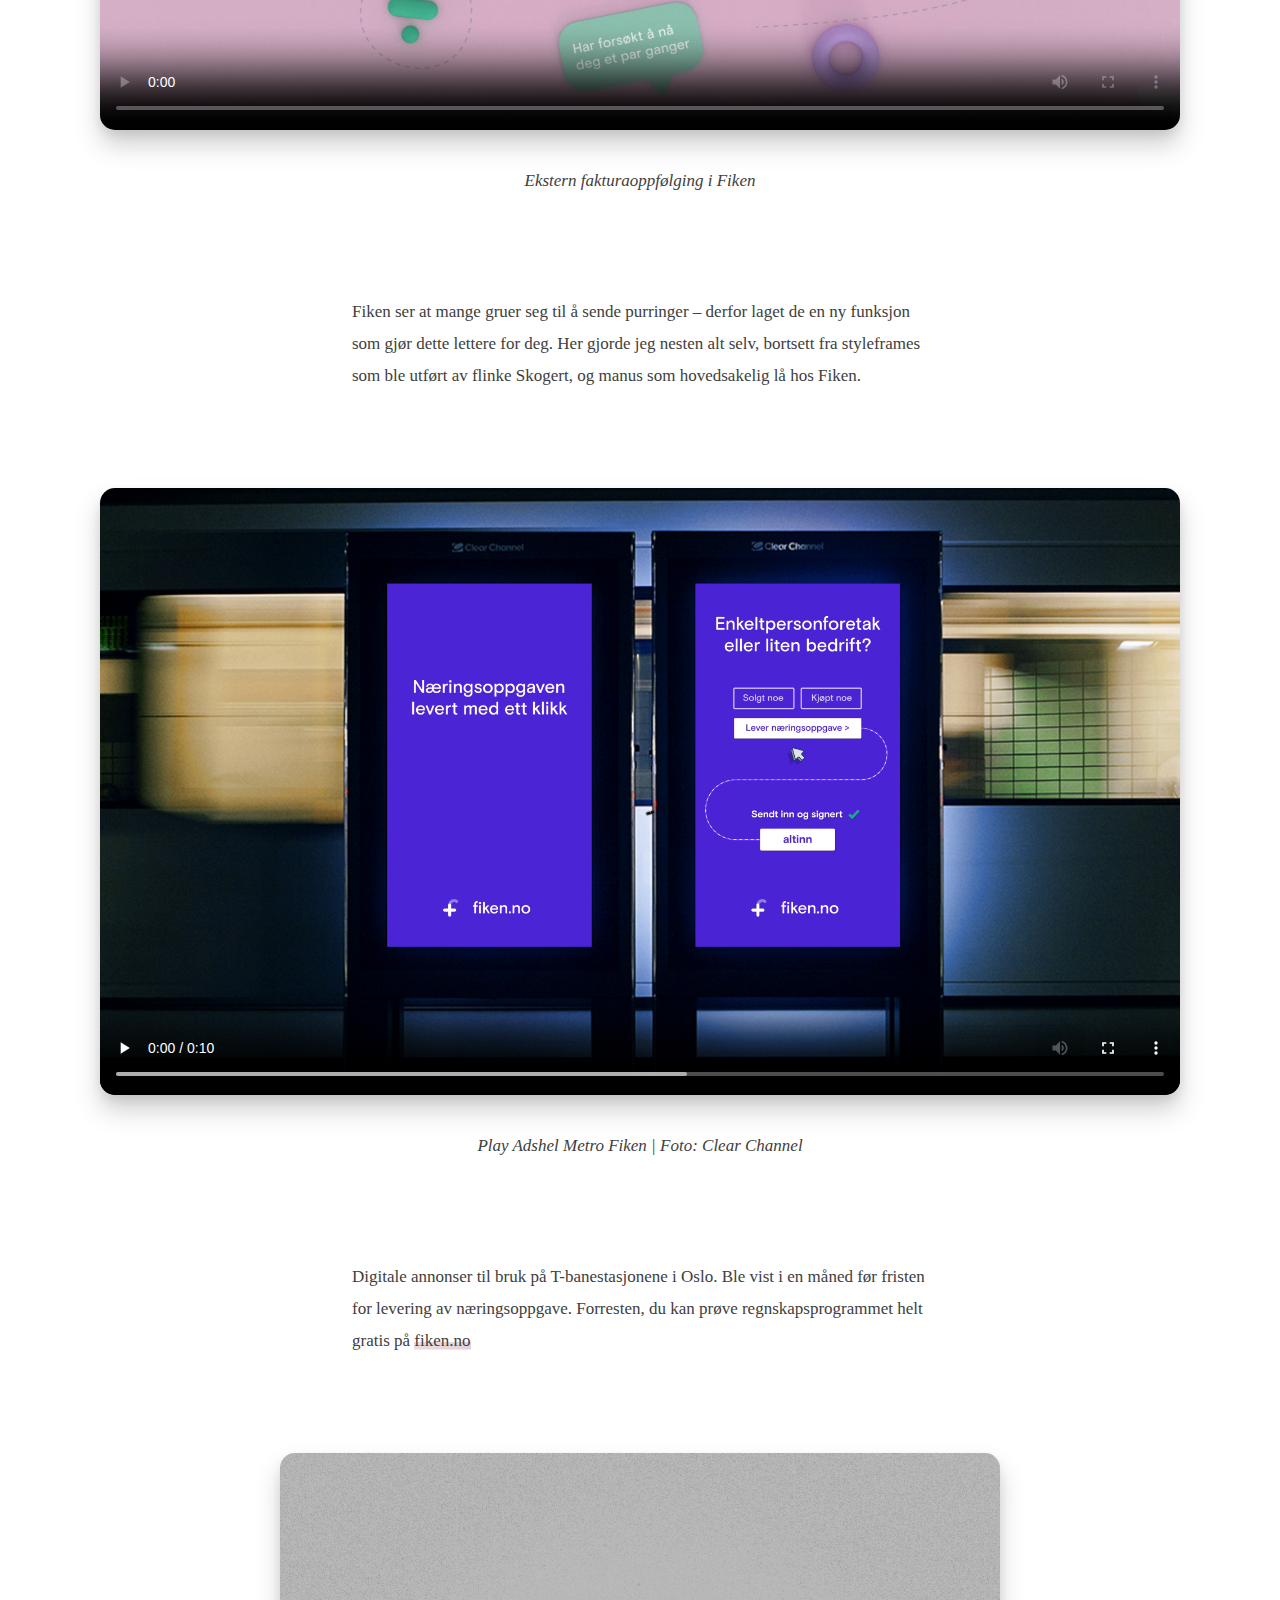
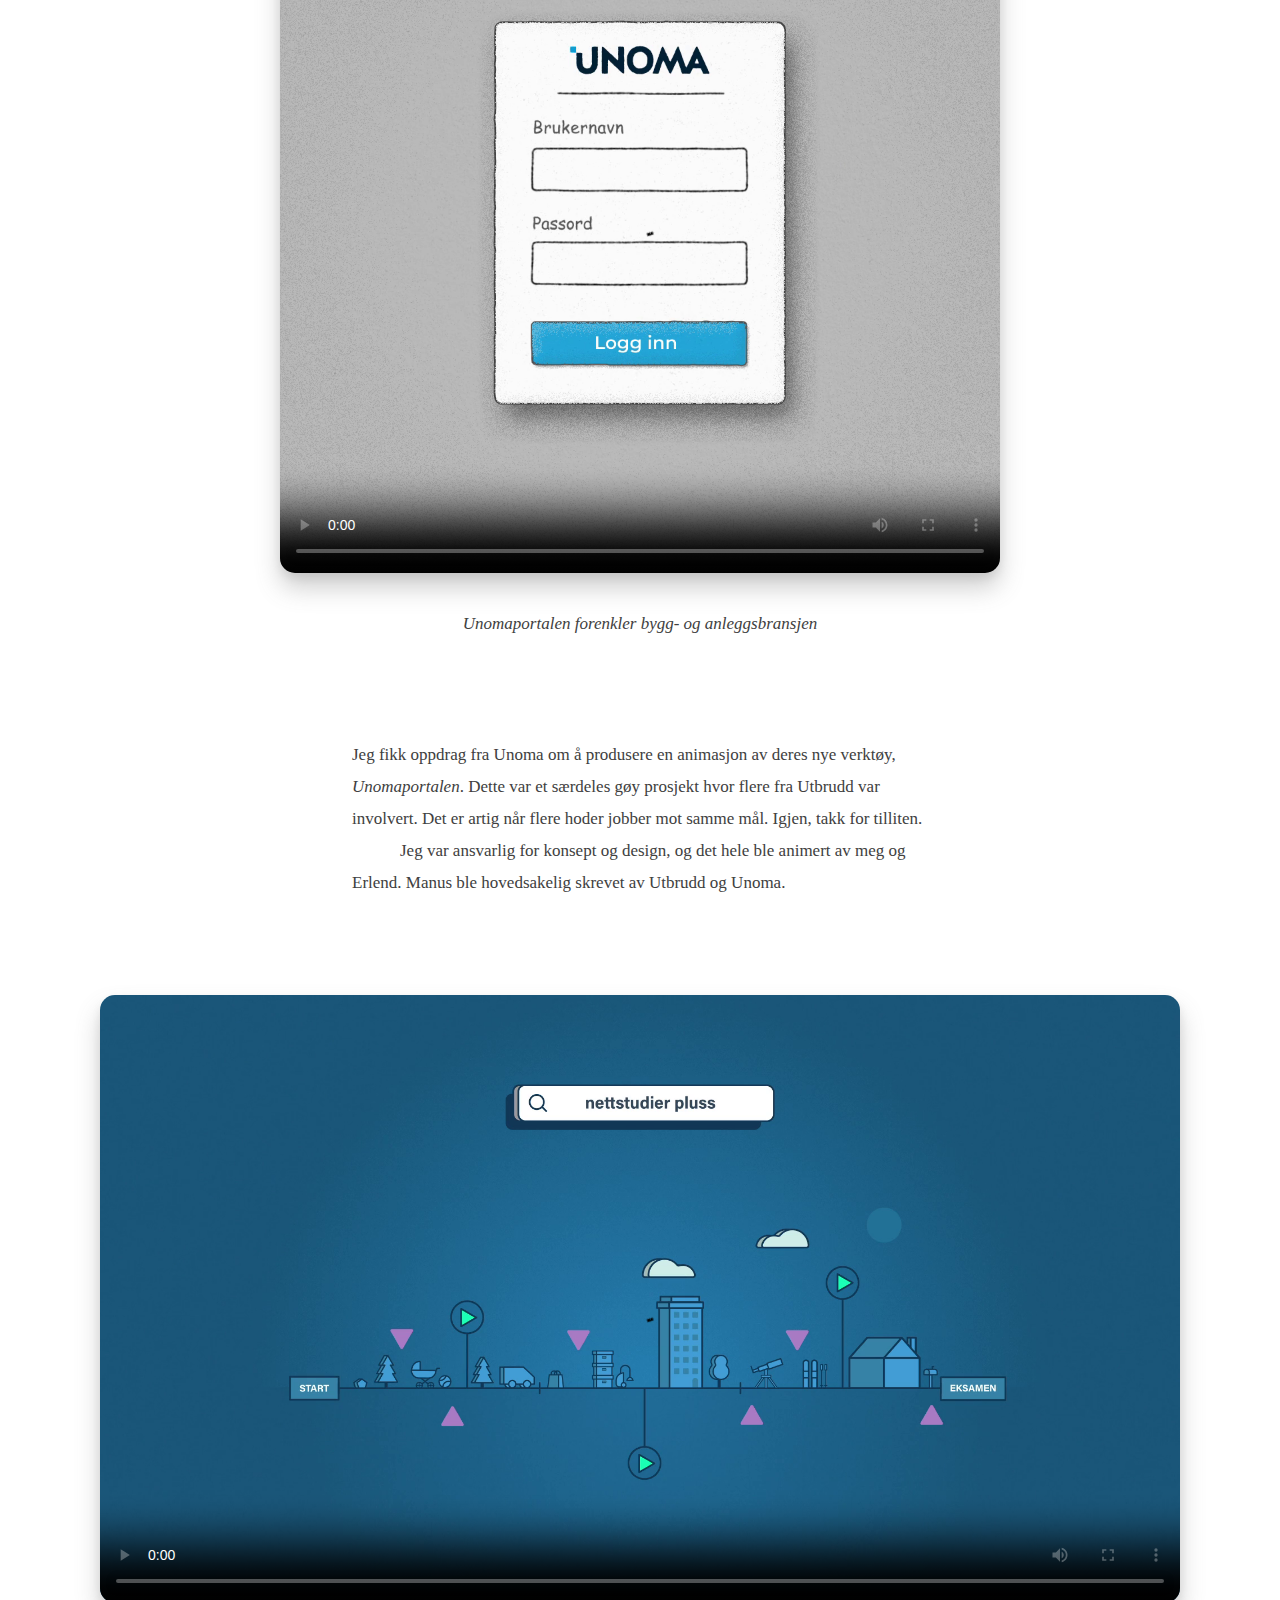
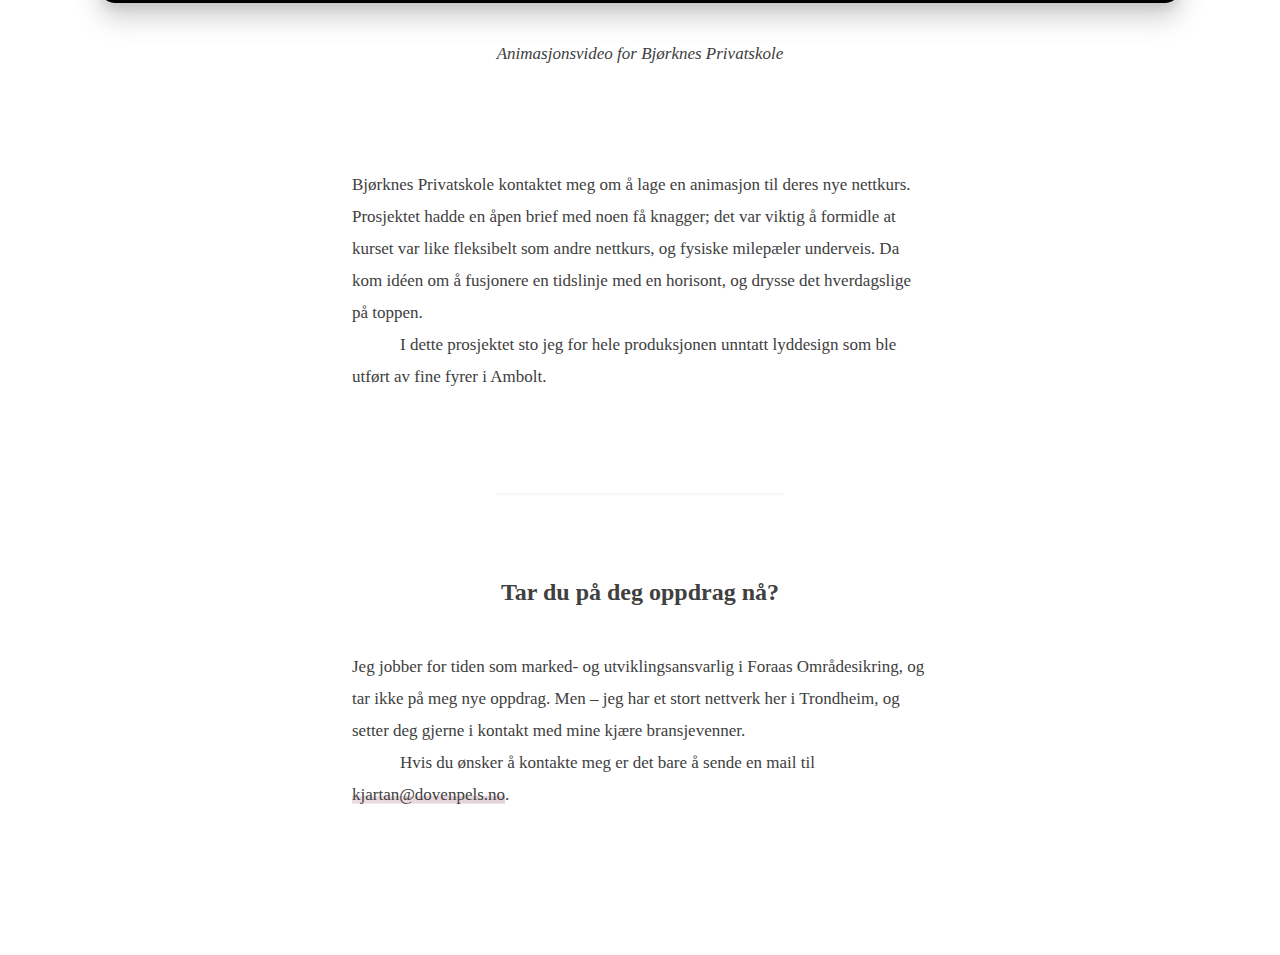
==== commit 92acad7a: "Add files via upload" ====
--- a/index.html
+++ b/index.html
@@ -20,9 +20,9 @@
 <body>
   <main>
 
-    <h1>En digital designer, animatør og Dovenpels</h1>
+    <h1>Digital designer, animatør og Dovenpels.</h1>
 
-    <p>Vær hilset – mitt navn er Kjartan Hovde. Jeg hjelper bedrifter å nå ut med sine budskap gjennom animasjon og motion design. Jeg drifter som et lite hybrid motion-studio; noen ganger gjør jeg alt selv, andre ganger samarbeider jeg med fine bransjevenner. Til tross for firmanavnet, er jeg nokså ivrig.</p>
+    <p>Vær hilset – mitt navn er Kjartan Hovde. Dovenpels er i dag et lite hybrid motion-studio; noen ganger trenger prosjektet kun meg, og noen ganger samarbeides det fine bransjevenner. Akkurat nå jobber jeg som marked- og utviklingsansvarlig hos Foraas Områdesikring.</p>
 
 
     <figure class="hd-1">
@@ -65,7 +65,7 @@
                 <figcaption>Play Adshel Metro Fiken | Foto: Clear Channel</figcaption>
               </figure>
 
-              <p>Digitale annonser til bruk på T-banestasjonene i Oslo. Ble vist i en måned før fristen for levering av næringsoppgave. Forresten, du kan prøve regnskapsprogrammet helt gratis på <a href="https://fiken.no/" target="_blank">fiken.no</a></p>
+              <p>Digitale annonser til bruk på T-banestasjonene i Oslo. Ble vist i en måned før fristen for levering av næringsoppgave. Forresten, du kan prøve regnskapsprogrammet helt gratis på <a href="www.fiken.no" target="_blank">fiken.no</a></p>
 
               <figure class="hd-1">
                 <video width="720" height="720" poster="assets/unomaportalen-thumbnail.png" id="player" playsinline controls preload="metadata">
@@ -92,15 +92,13 @@
 
                   <hr>
 
-                  <h2>Vil du se trynet mitt?</h2>
-                  <p>I så fall, her er et <a href="assets/kjartan-hovde.jpg" target="_blank">bilde av meg</a>. Hvis du ønsker å kontakte meg er det bare å sende en mail til <a href="mailto:kjartan@dovenpels.no">kjartan@dovenpels.no</a>. Jeg stiller gladelig opp til et møte, så inviterer meg gjerne til det. Hvis du ønsker å se mer hva jeg har gjort, lager jeg i disse dager et lite arkiv. Det finnes forøvrig flere lenker under for de som er interessert.</p>
+                  <h2>Tar du på deg oppdrag nå?</h2>
+                  <p>Jeg jobber for tiden som marked- og utviklingsansvarlig i Foraas Områdesikring, og tar ikke på meg nye oppdrag. Men – jeg har et stort nettverk her i Trondheim, og setter deg gjerne i kontakt med mine kjære bransjevenner.
+                  <p>Hvis du ønsker å kontakte meg er det bare å sende en mail til <a href="mailto:kjartan@dovenpels.no">kjartan@dovenpels.no</a>.</p></p>
 
 
 
                   <footer>
-                    <nav>
-                      <a href="/status">Akkurat nå</a>
-                      <nav>
                       </footer>
 
                     </main>
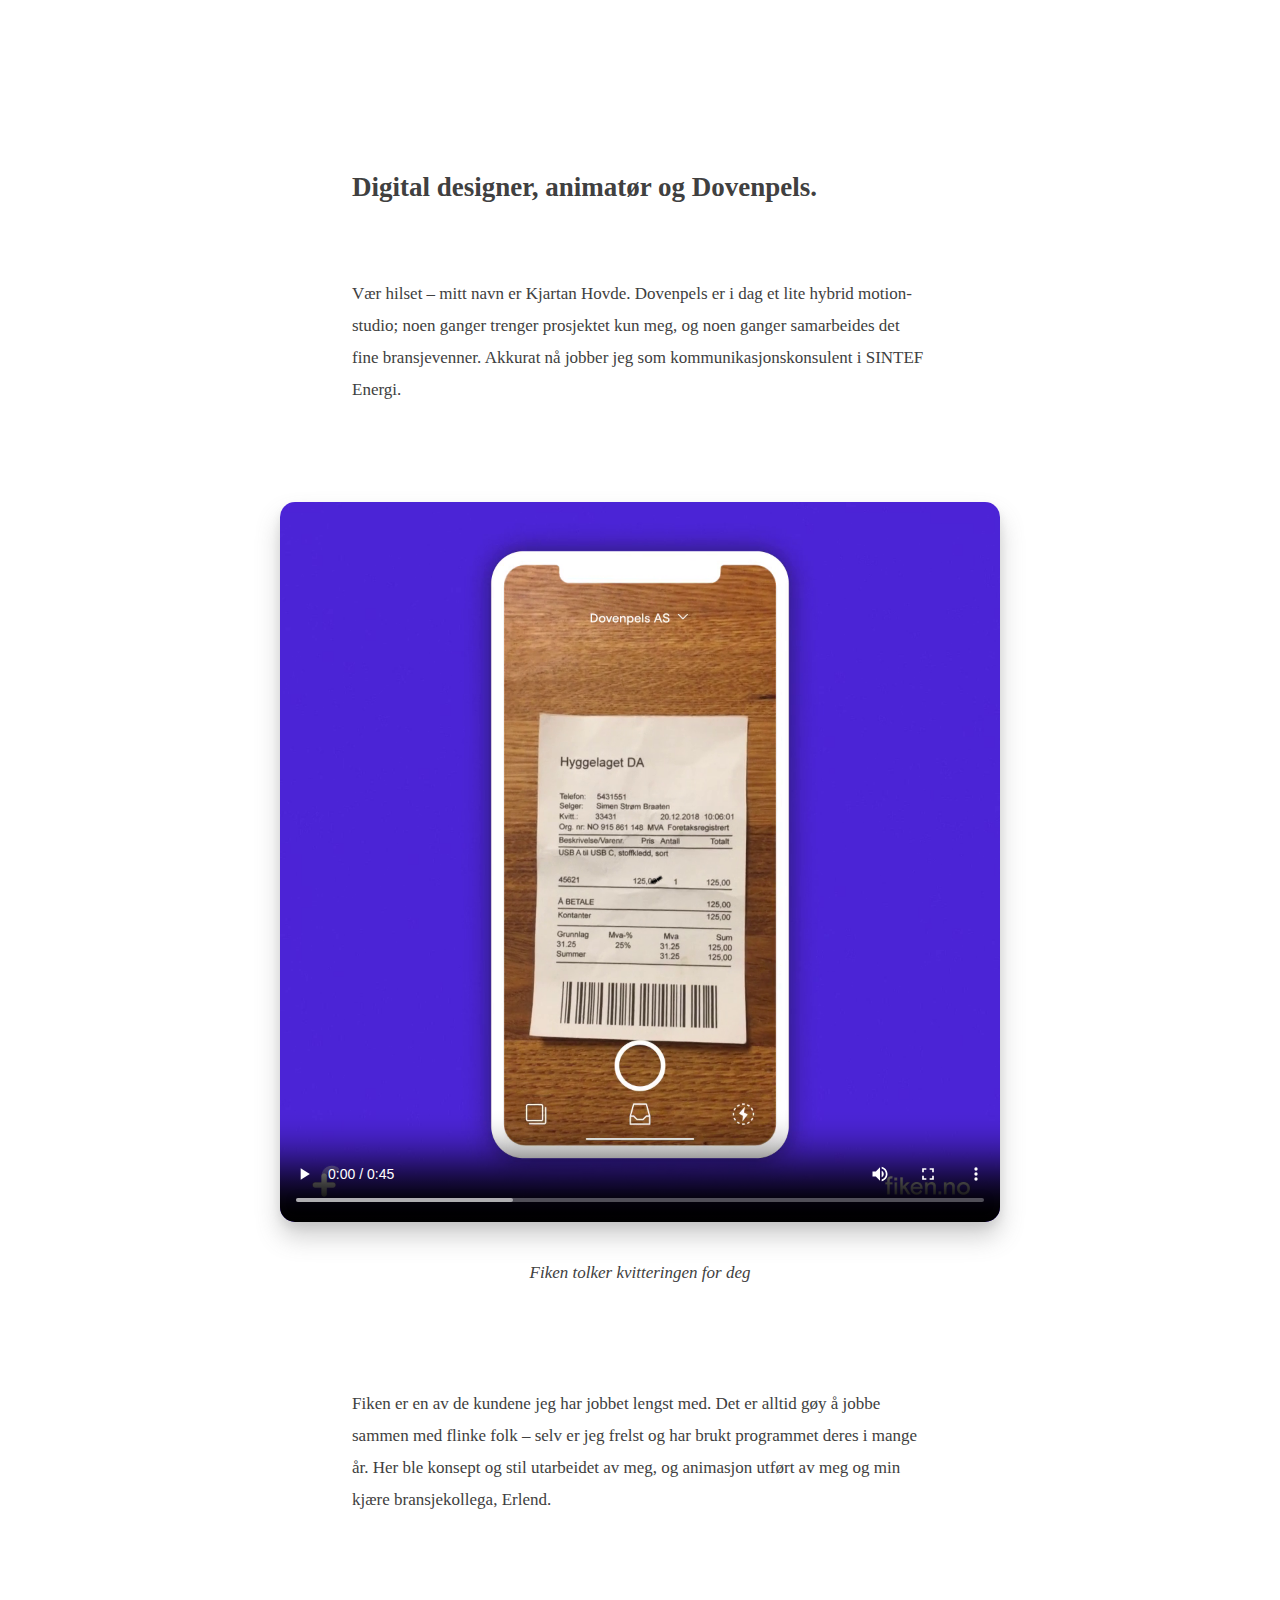
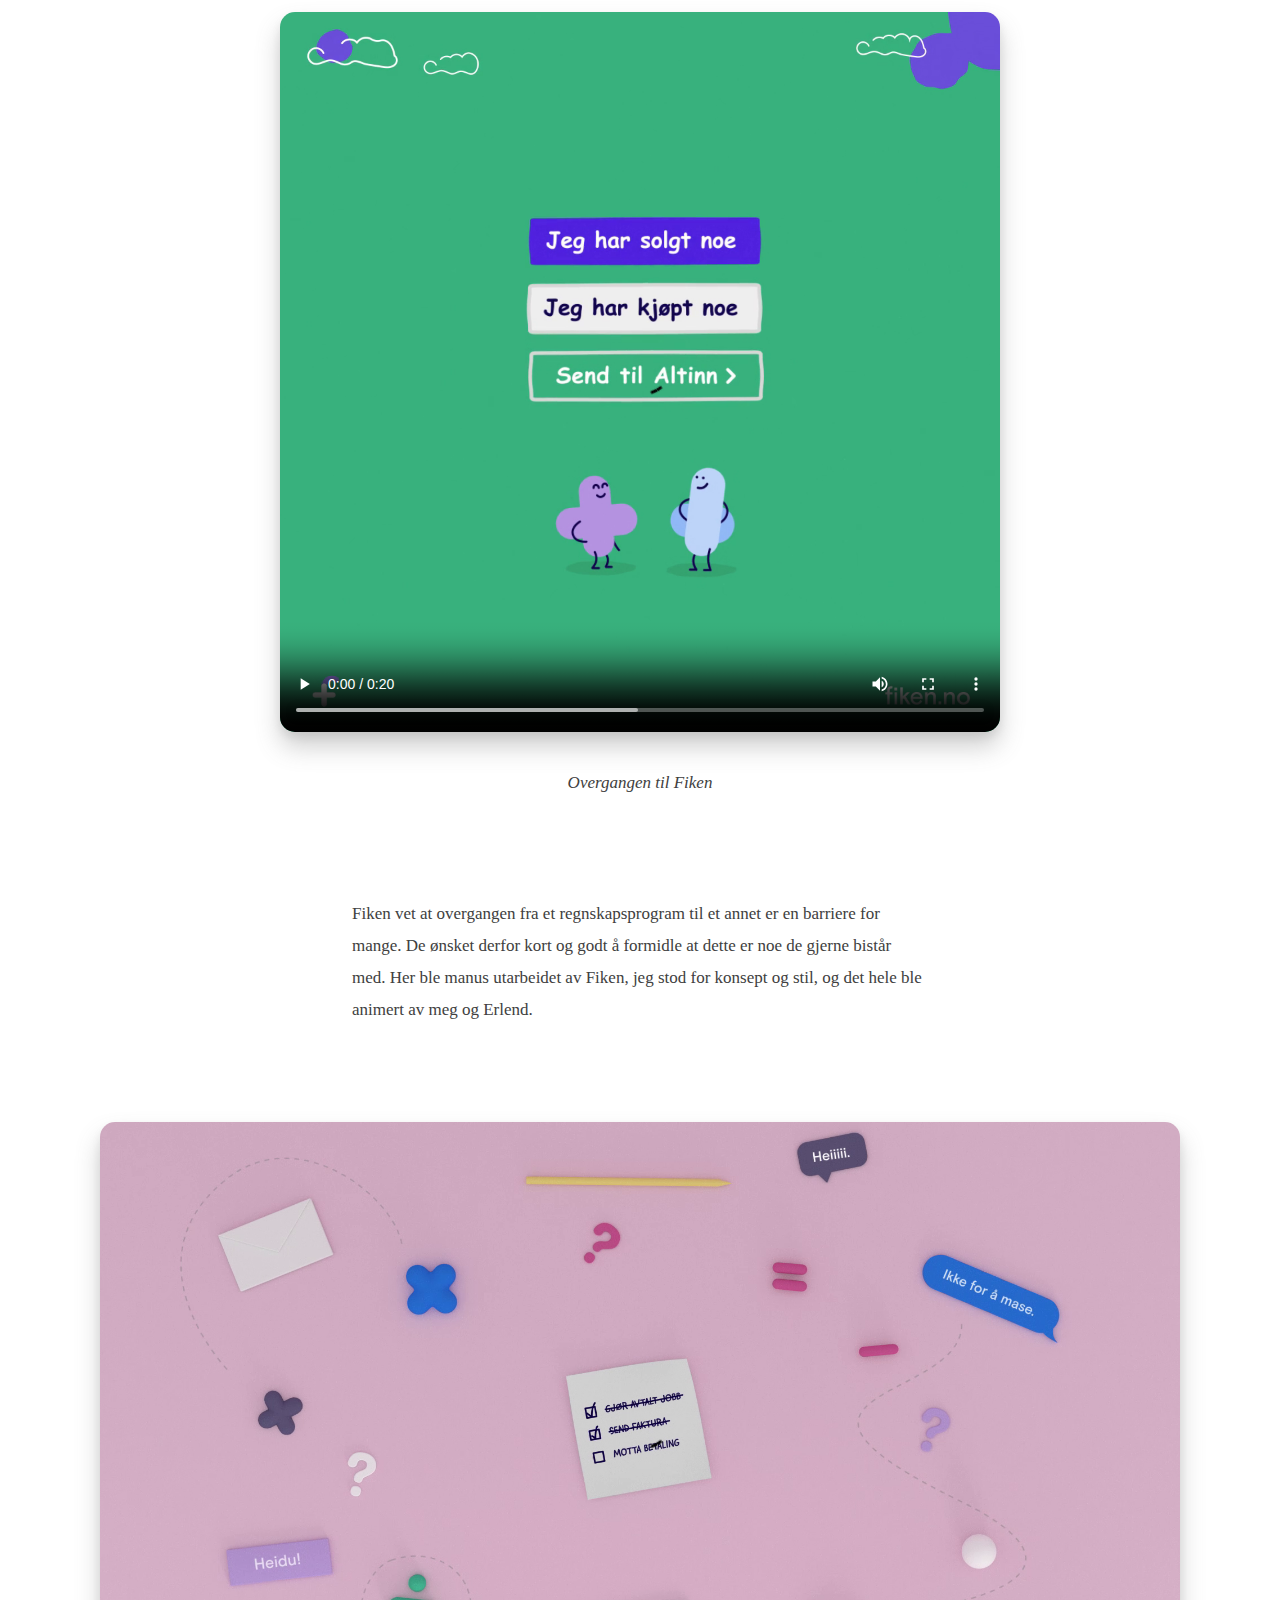
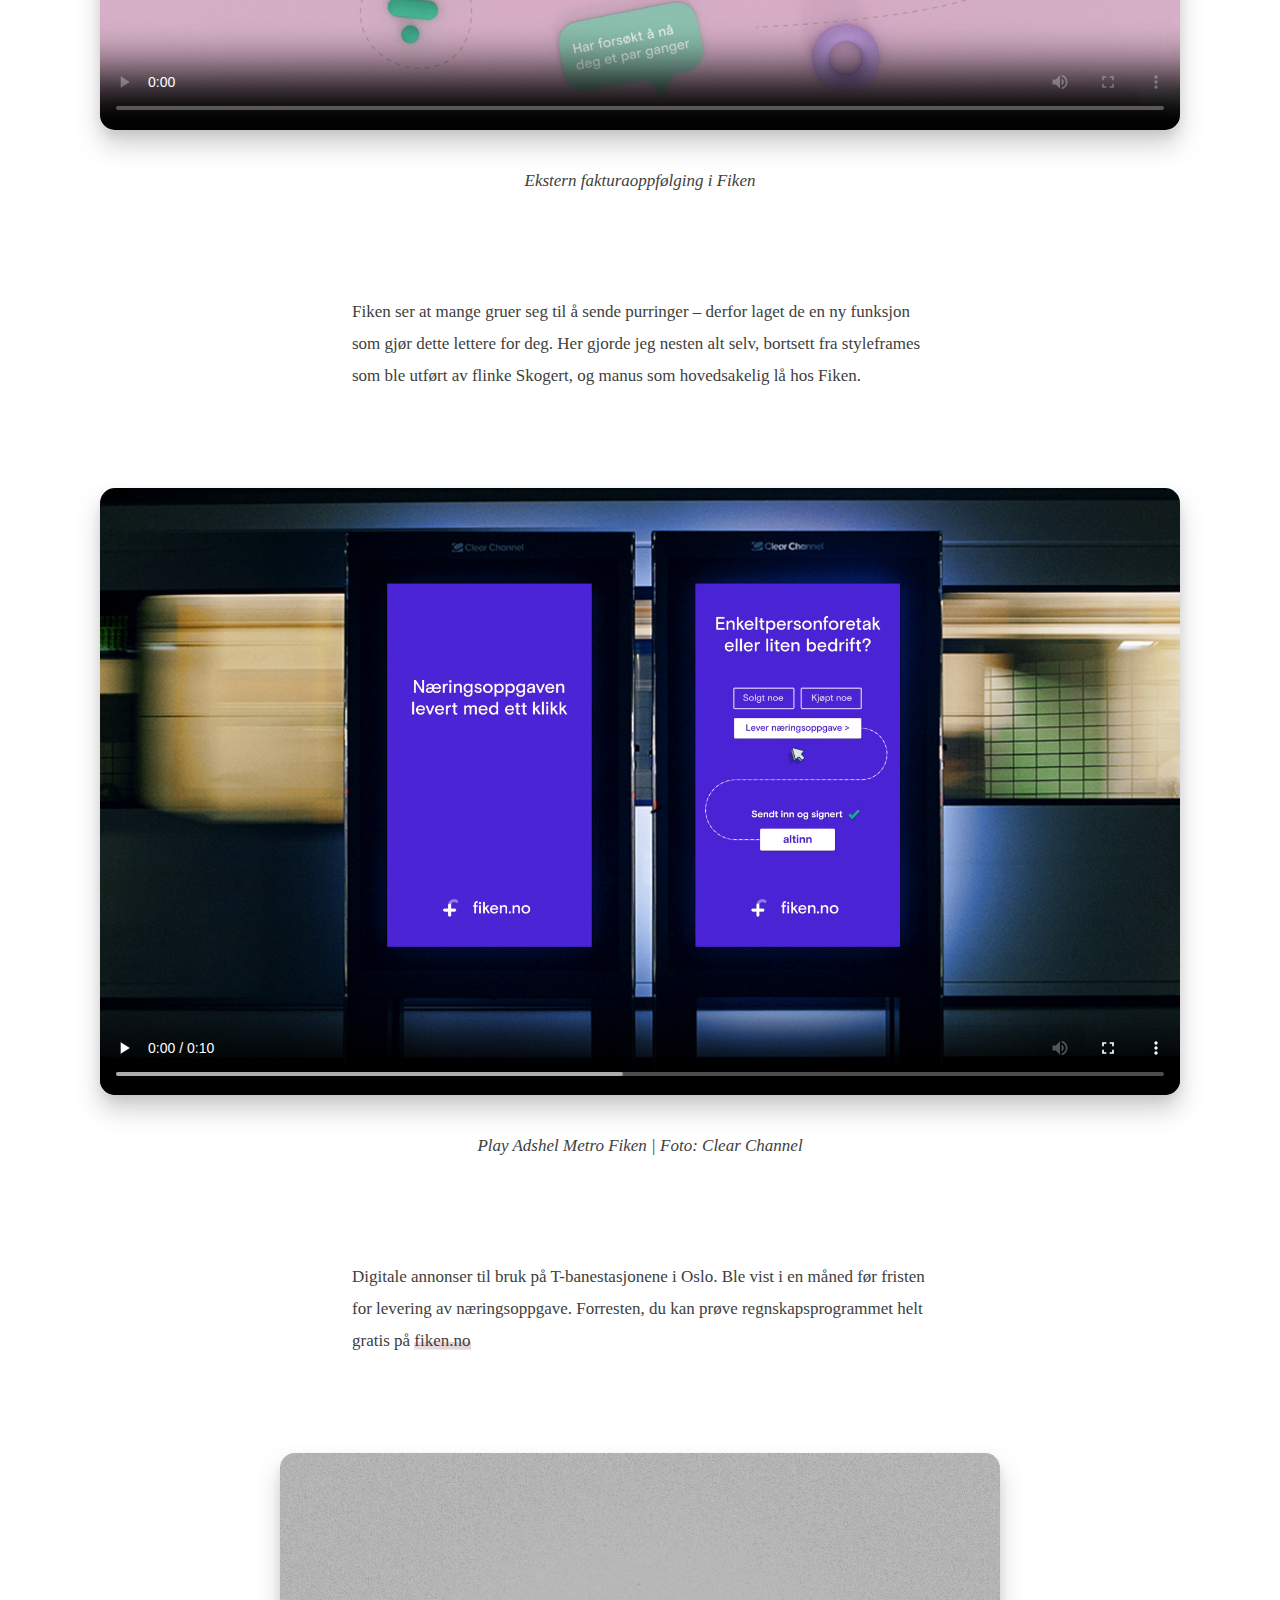
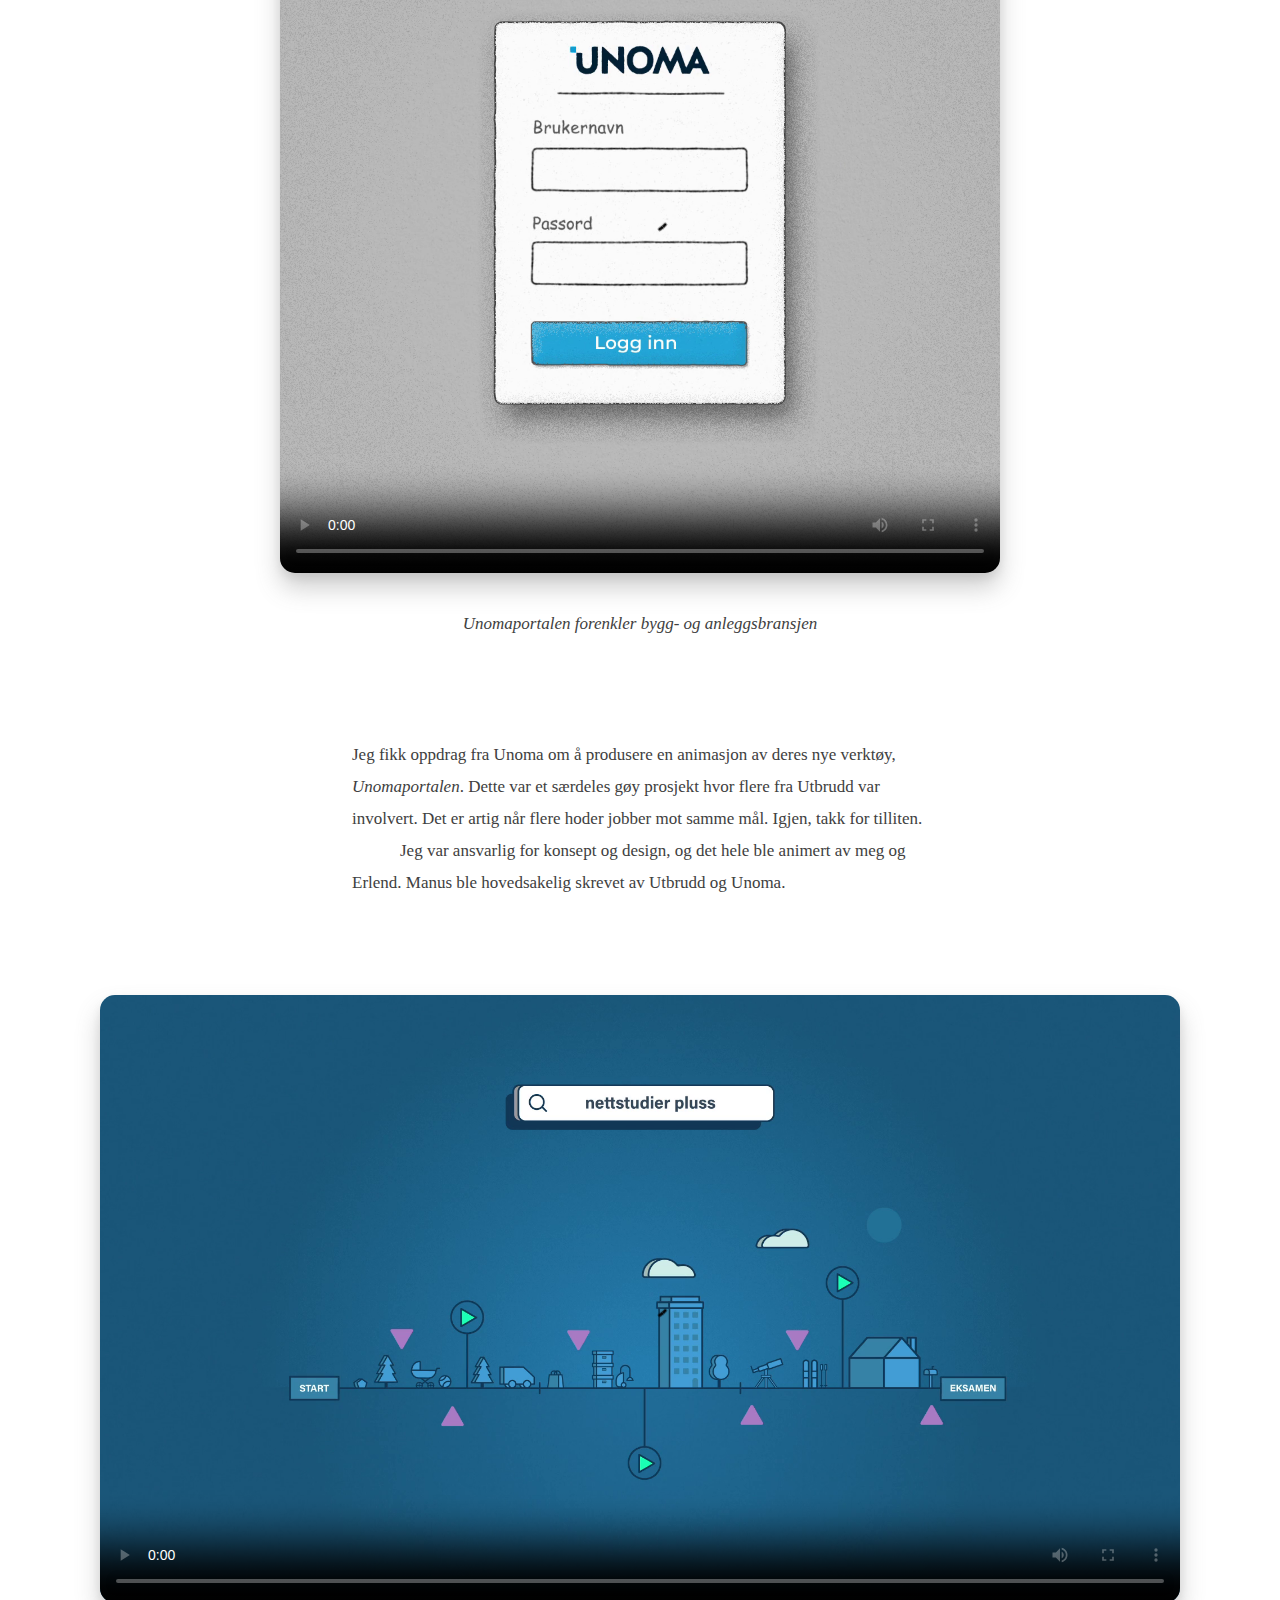
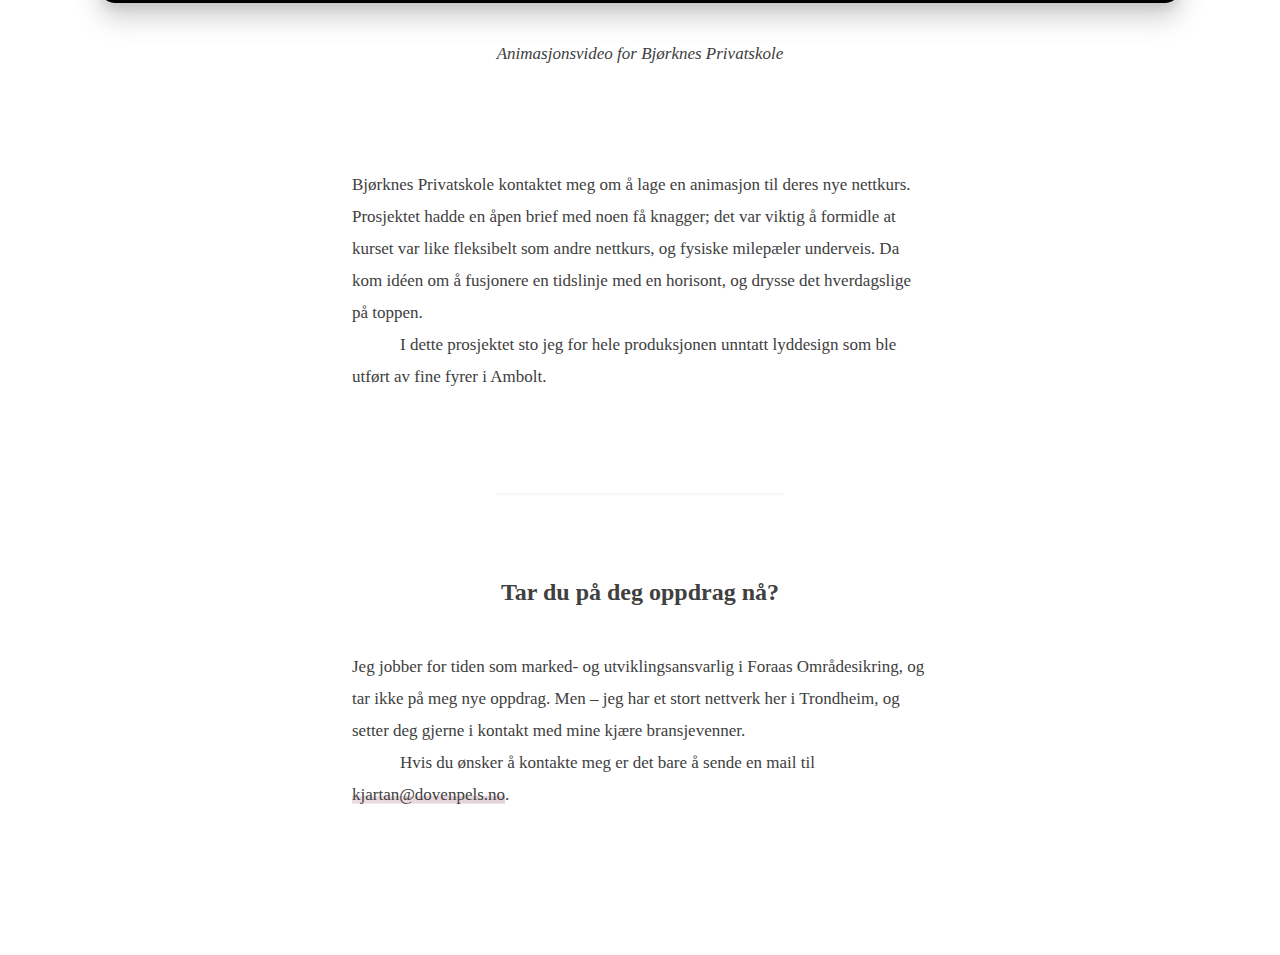
==== commit ccd50729: "Update index.html" ====
--- a/index.html
+++ b/index.html
@@ -22,7 +22,7 @@
 
     <h1>Digital designer, animatør og Dovenpels.</h1>
 
-    <p>Vær hilset – mitt navn er Kjartan Hovde. Dovenpels er i dag et lite hybrid motion-studio; noen ganger trenger prosjektet kun meg, og noen ganger samarbeides det fine bransjevenner. Akkurat nå jobber jeg som marked- og utviklingsansvarlig hos Foraas Områdesikring.</p>
+    <p>Vær hilset – mitt navn er Kjartan Hovde. Dovenpels er i dag et lite hybrid motion-studio; noen ganger trenger prosjektet kun meg, og noen ganger samarbeides det fine bransjevenner. Akkurat nå jobber jeg som kommunikasjonskonsulent i SINTEF Energi.</p>
 
 
     <figure class="hd-1">
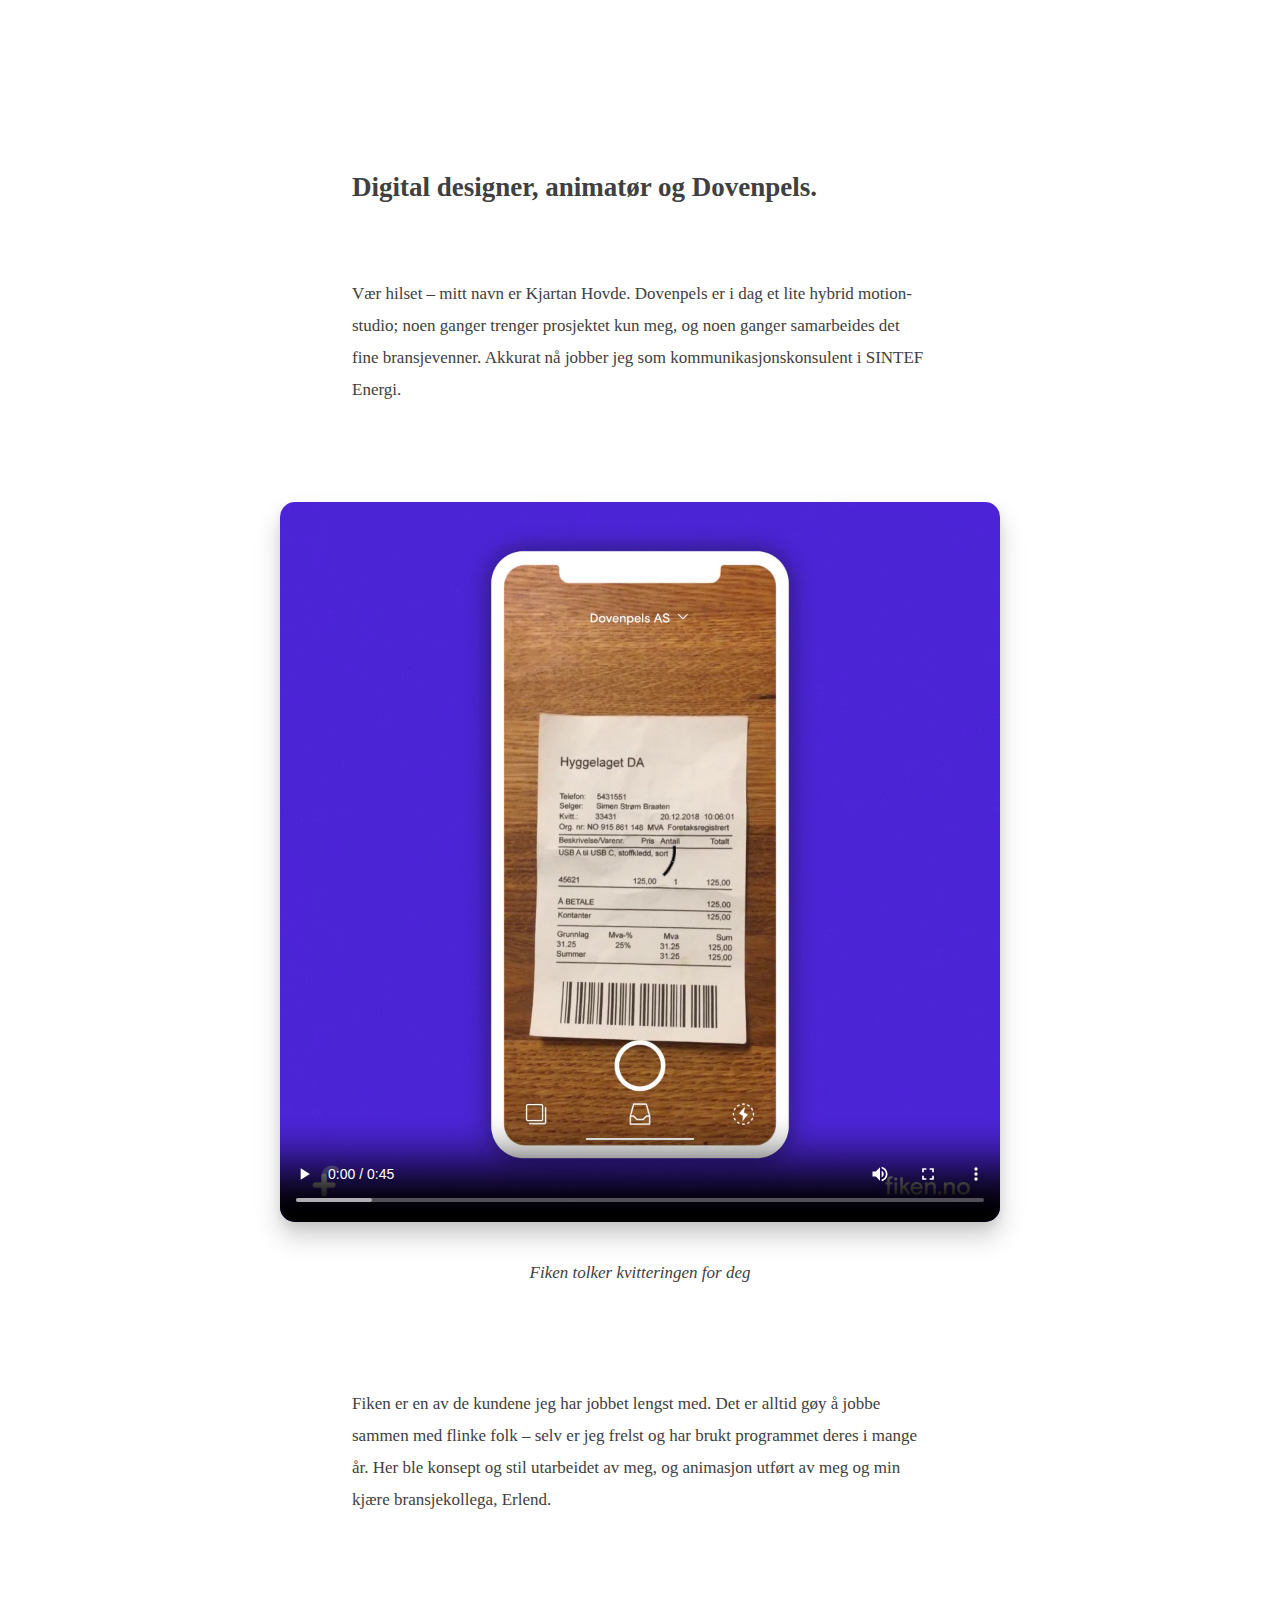
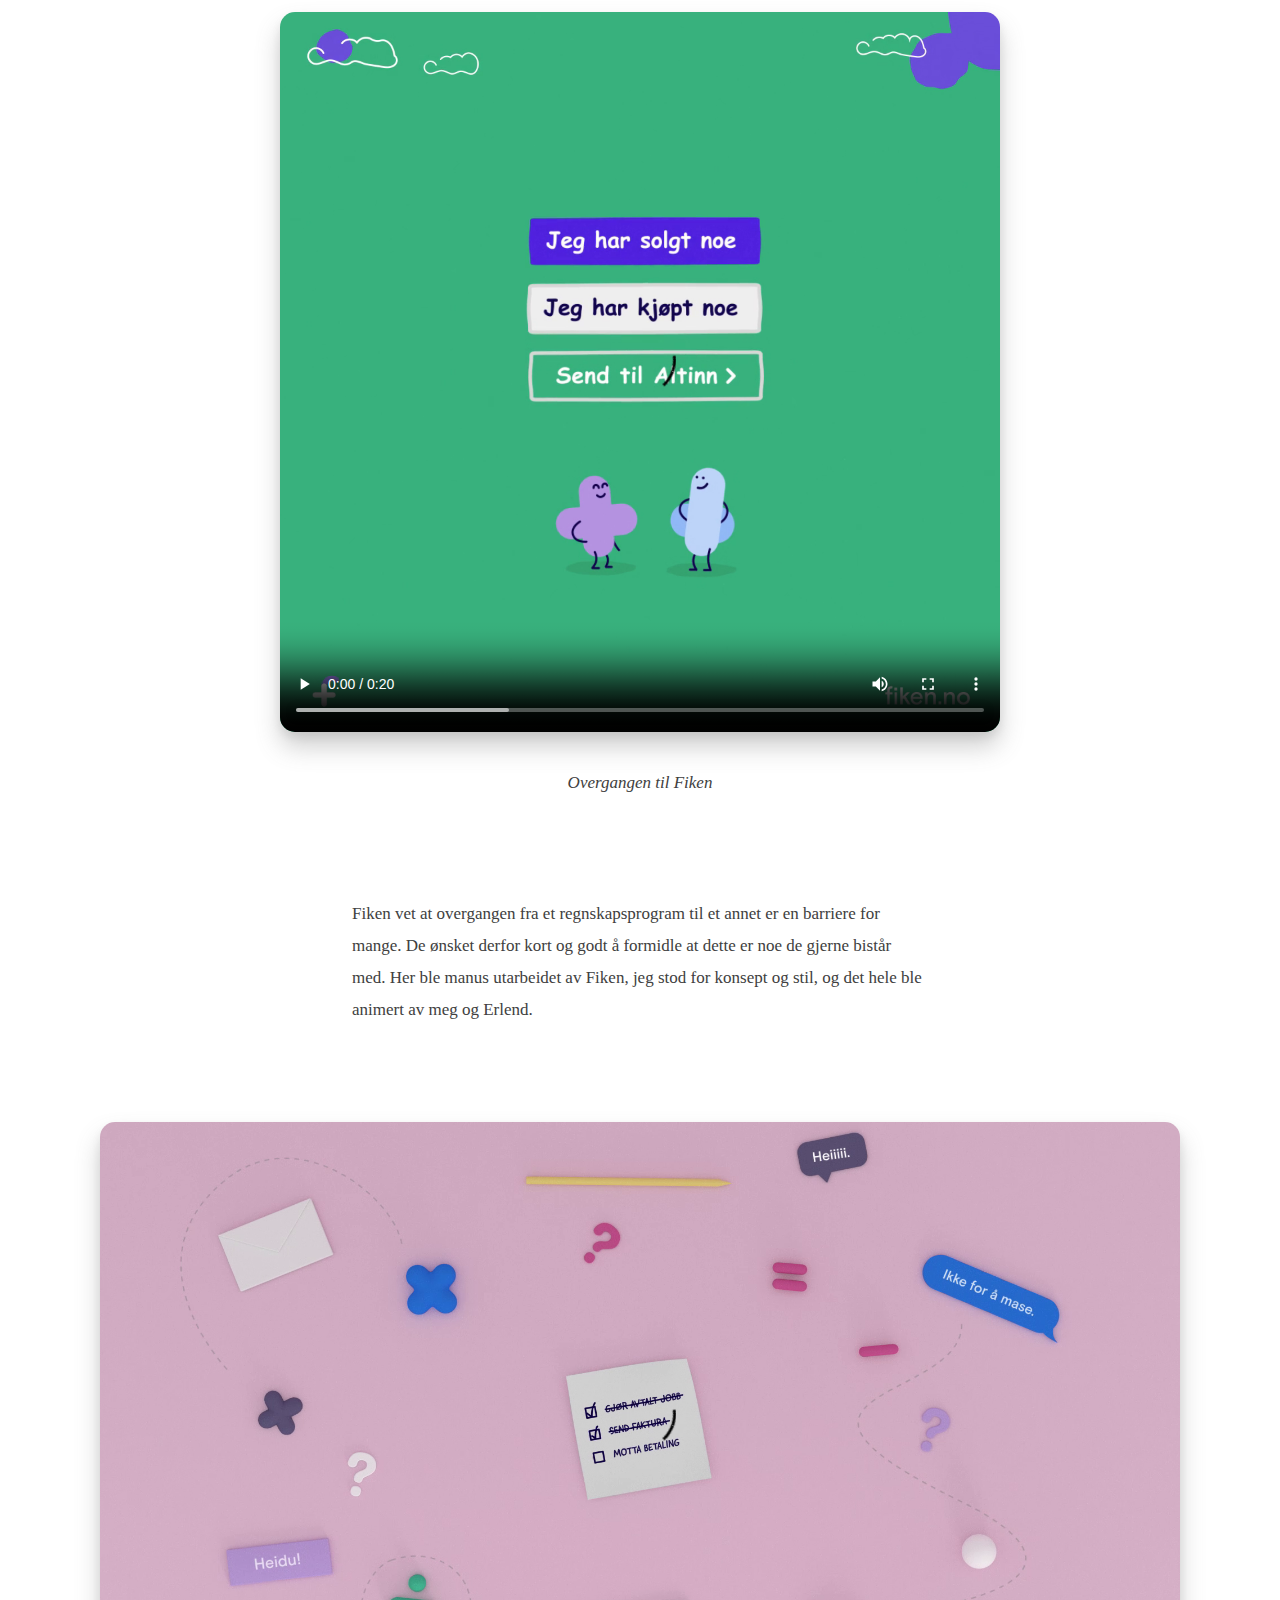
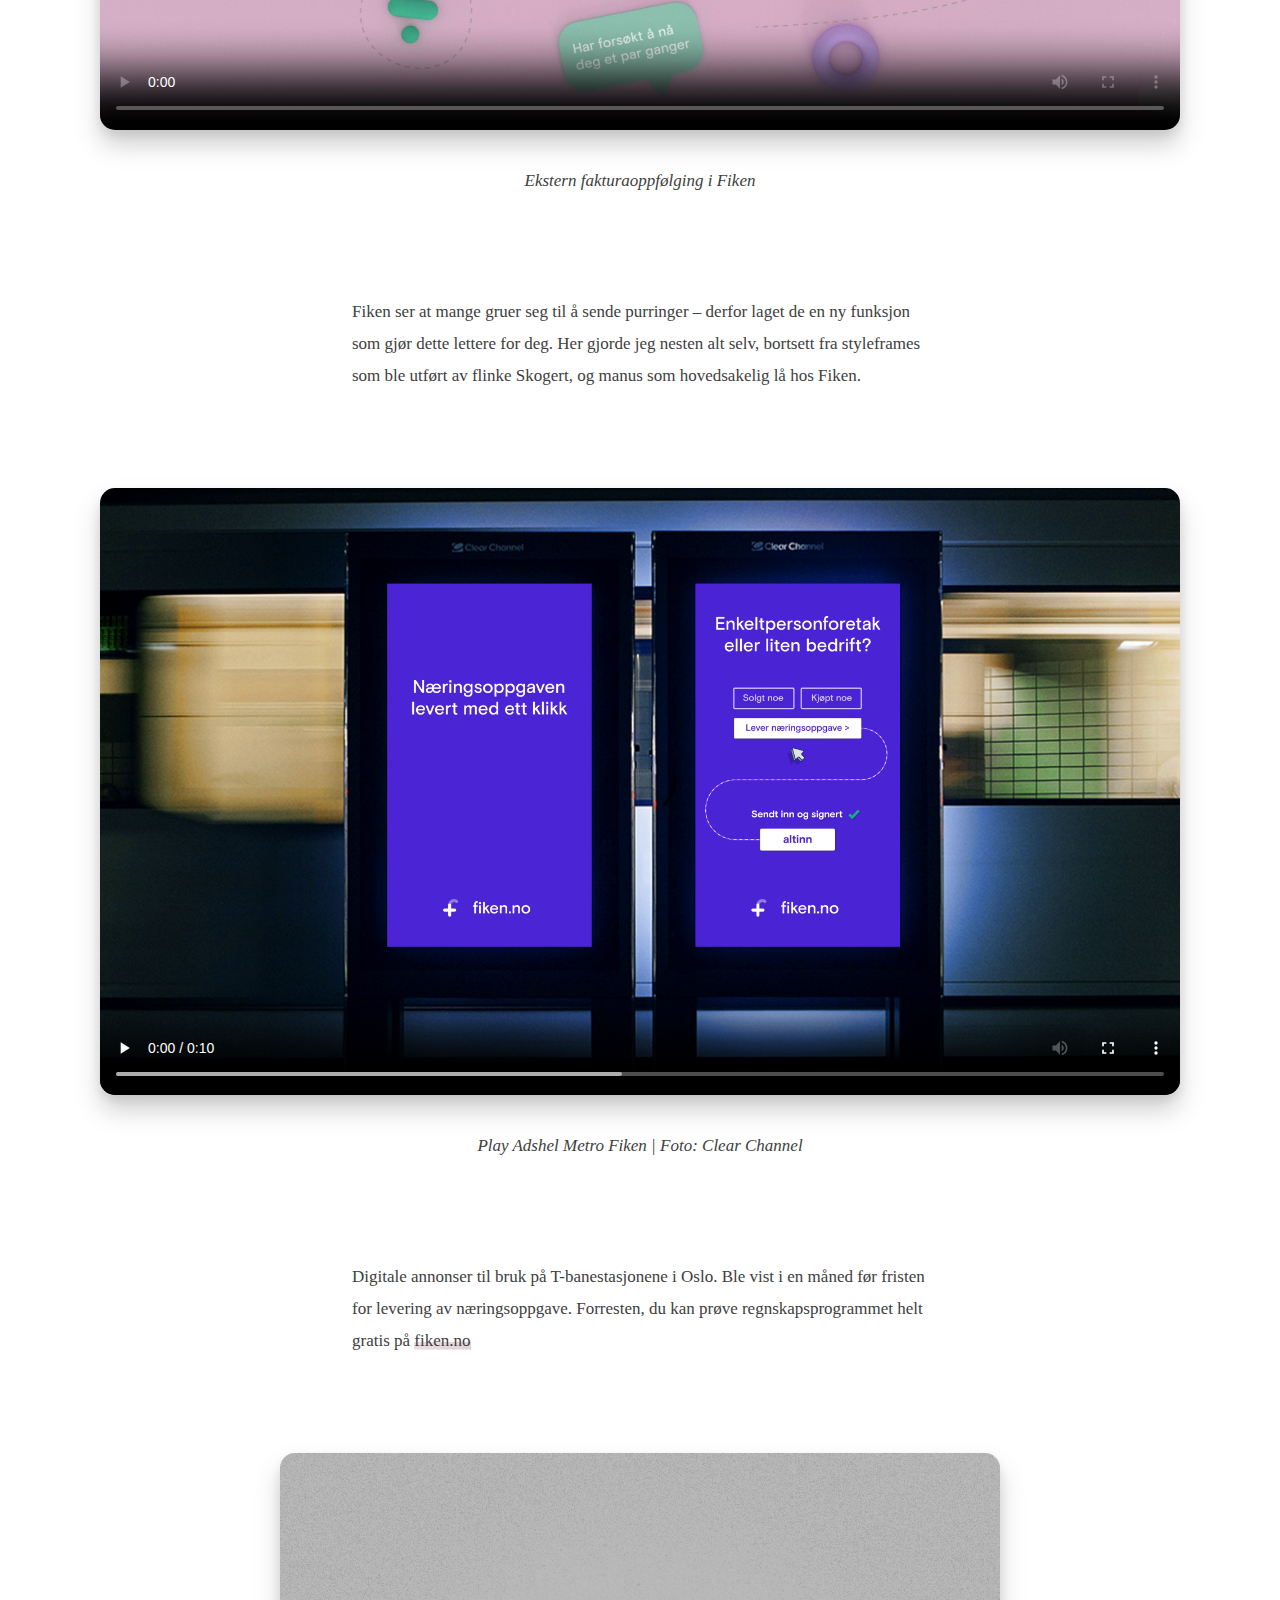
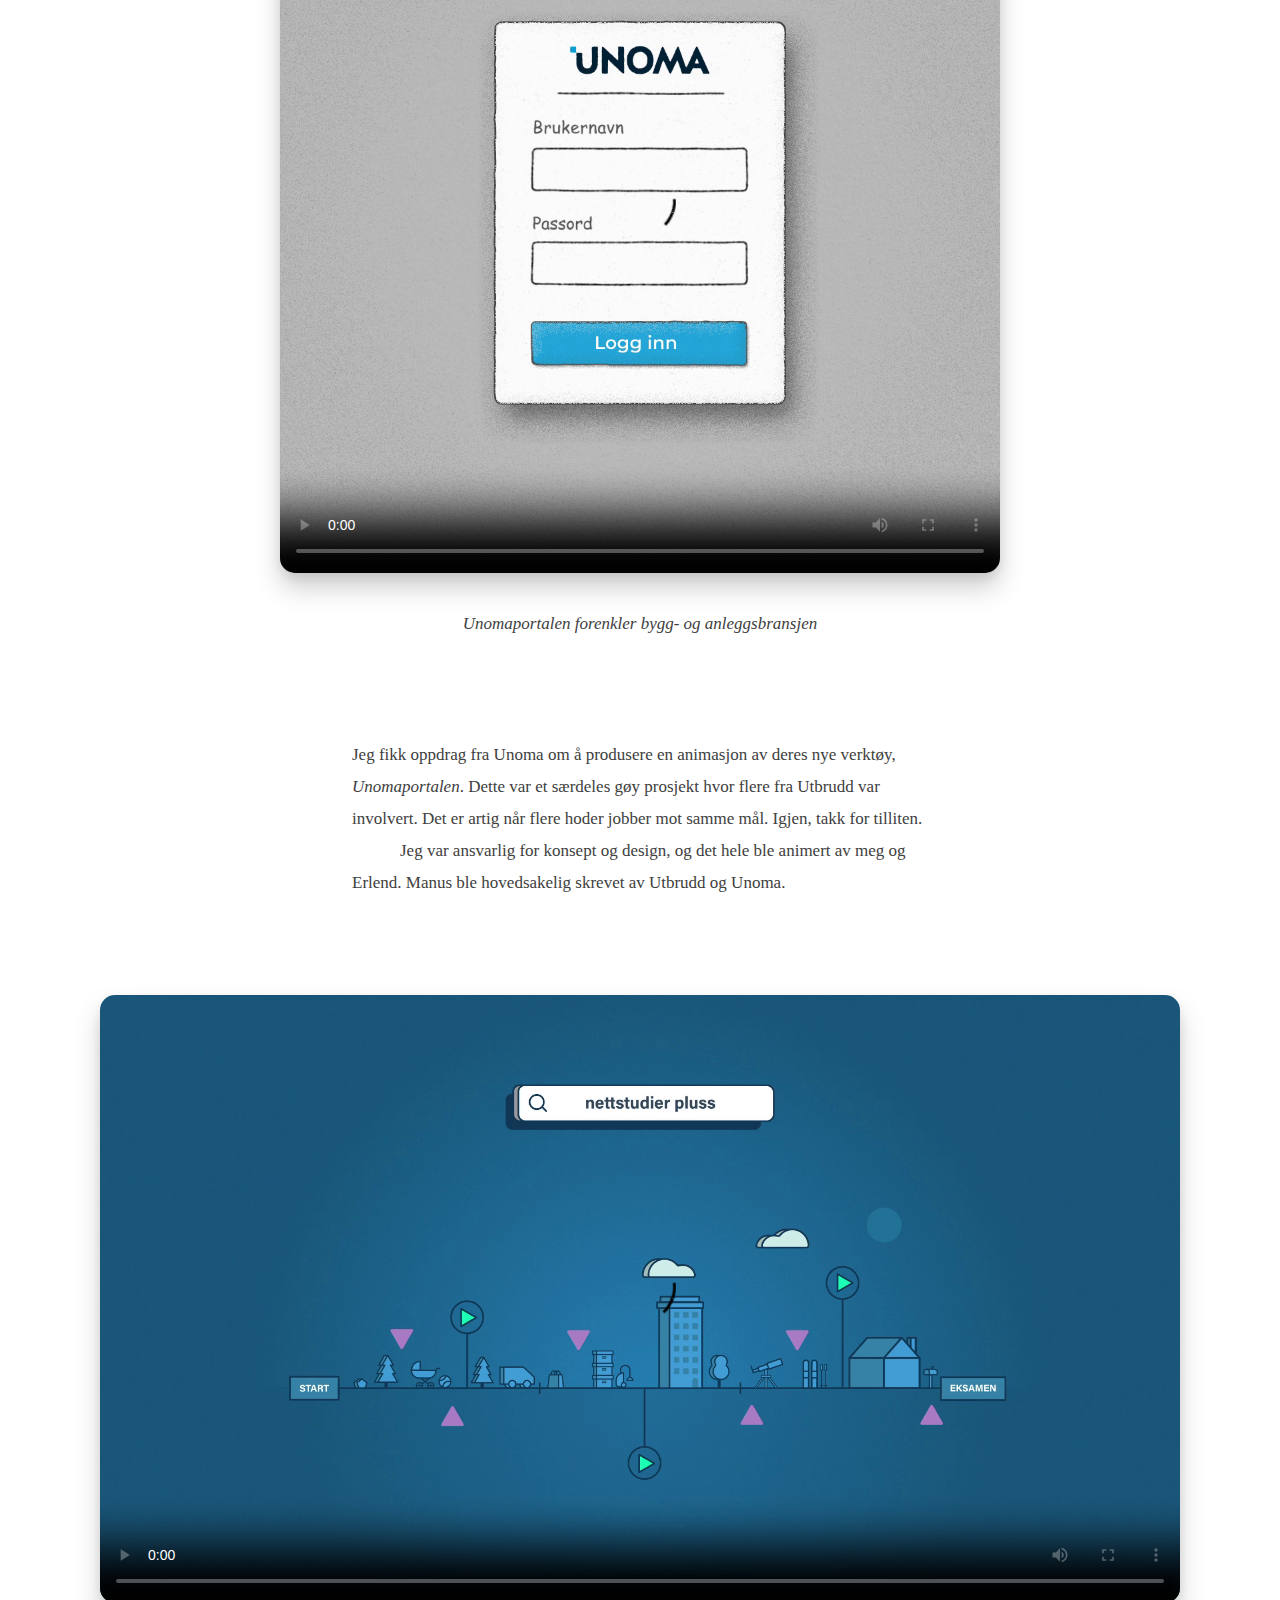
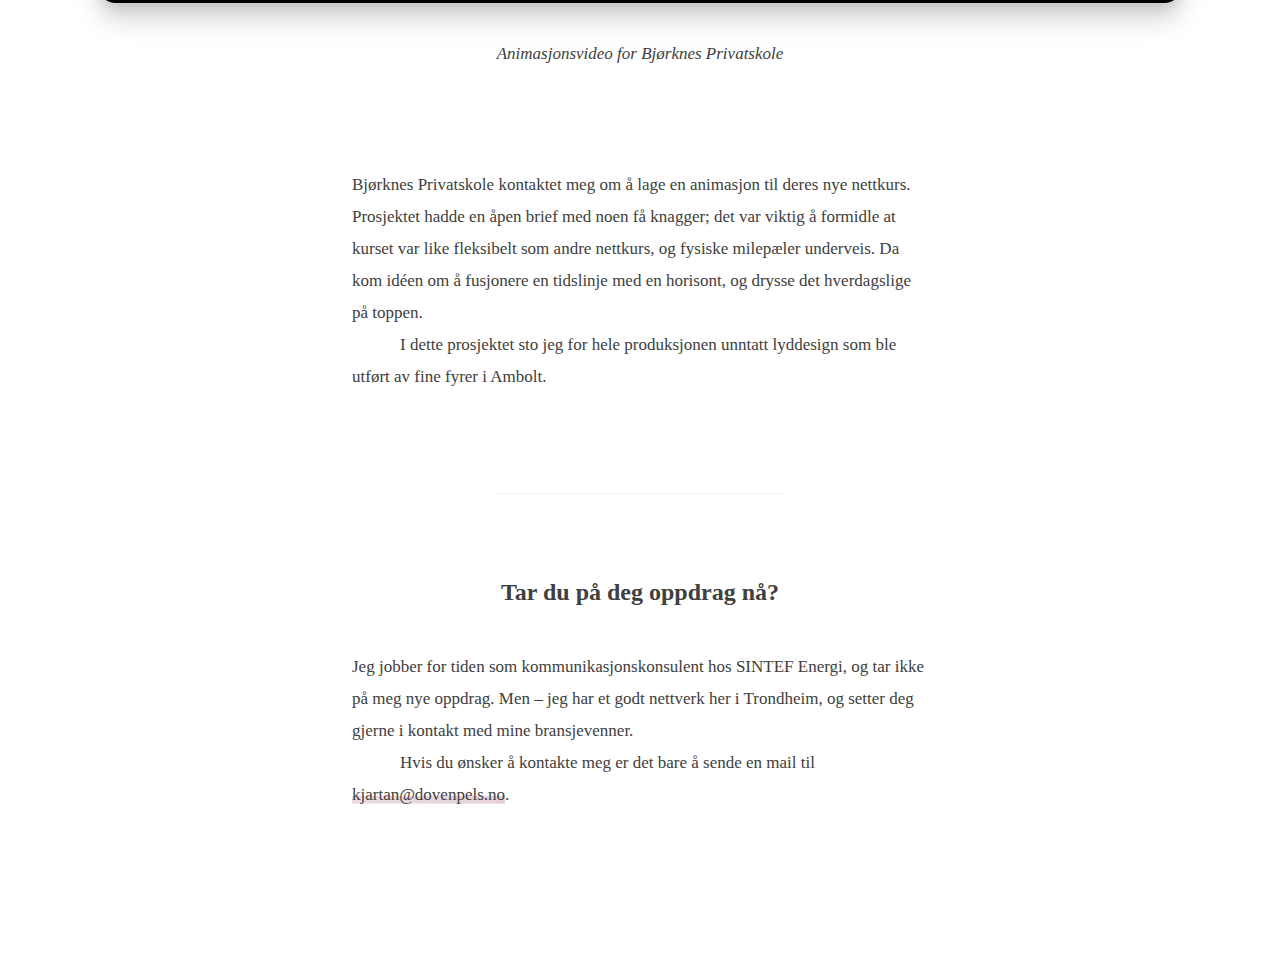
==== commit 0d1e26a1: "Update index.html" ====
--- a/index.html
+++ b/index.html
@@ -93,7 +93,7 @@
                   <hr>
 
                   <h2>Tar du på deg oppdrag nå?</h2>
-                  <p>Jeg jobber for tiden som marked- og utviklingsansvarlig i Foraas Områdesikring, og tar ikke på meg nye oppdrag. Men – jeg har et stort nettverk her i Trondheim, og setter deg gjerne i kontakt med mine kjære bransjevenner.
+                  <p>Jeg jobber for tiden som kommunikasjonskonsulent hos SINTEF Energi, og tar ikke på meg nye oppdrag. Men – jeg har et godt nettverk her i Trondheim, og setter deg gjerne i kontakt med mine bransjevenner.
                   <p>Hvis du ønsker å kontakte meg er det bare å sende en mail til <a href="mailto:kjartan@dovenpels.no">kjartan@dovenpels.no</a>.</p></p>
 
 
